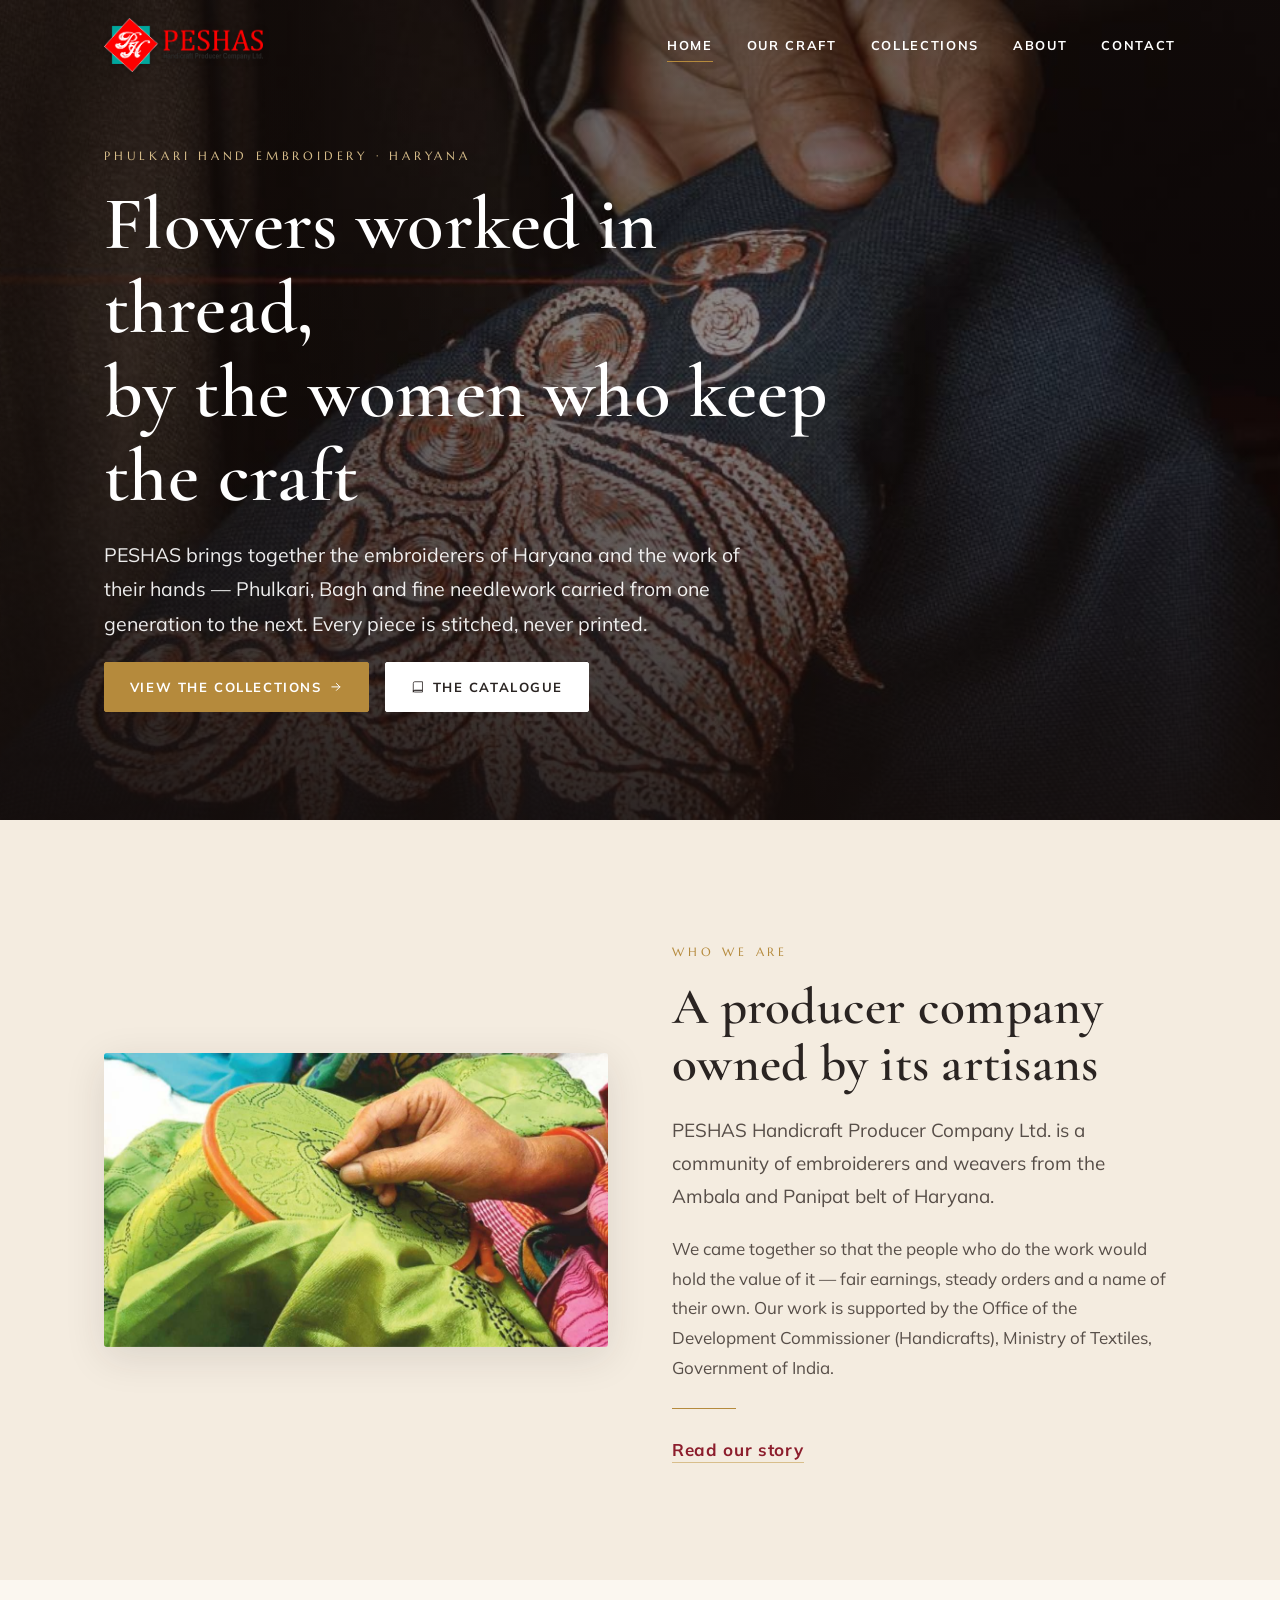
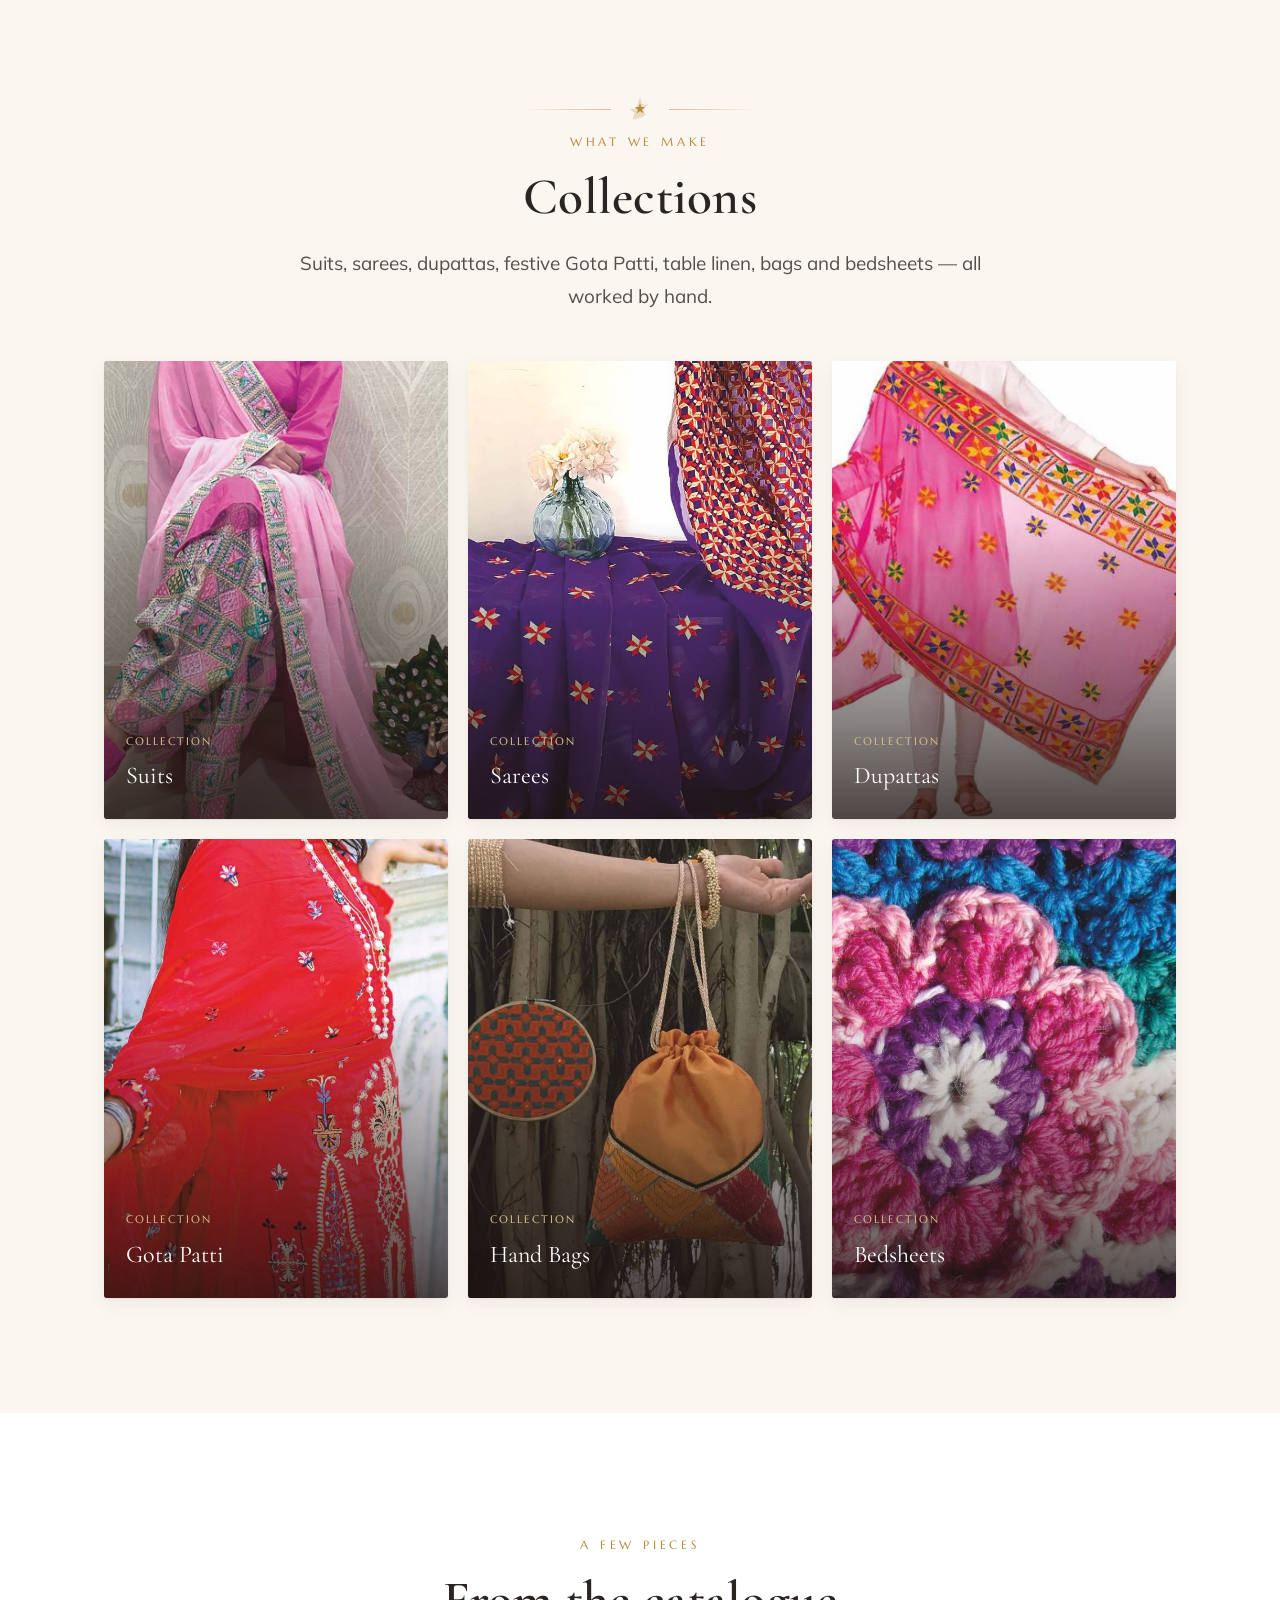
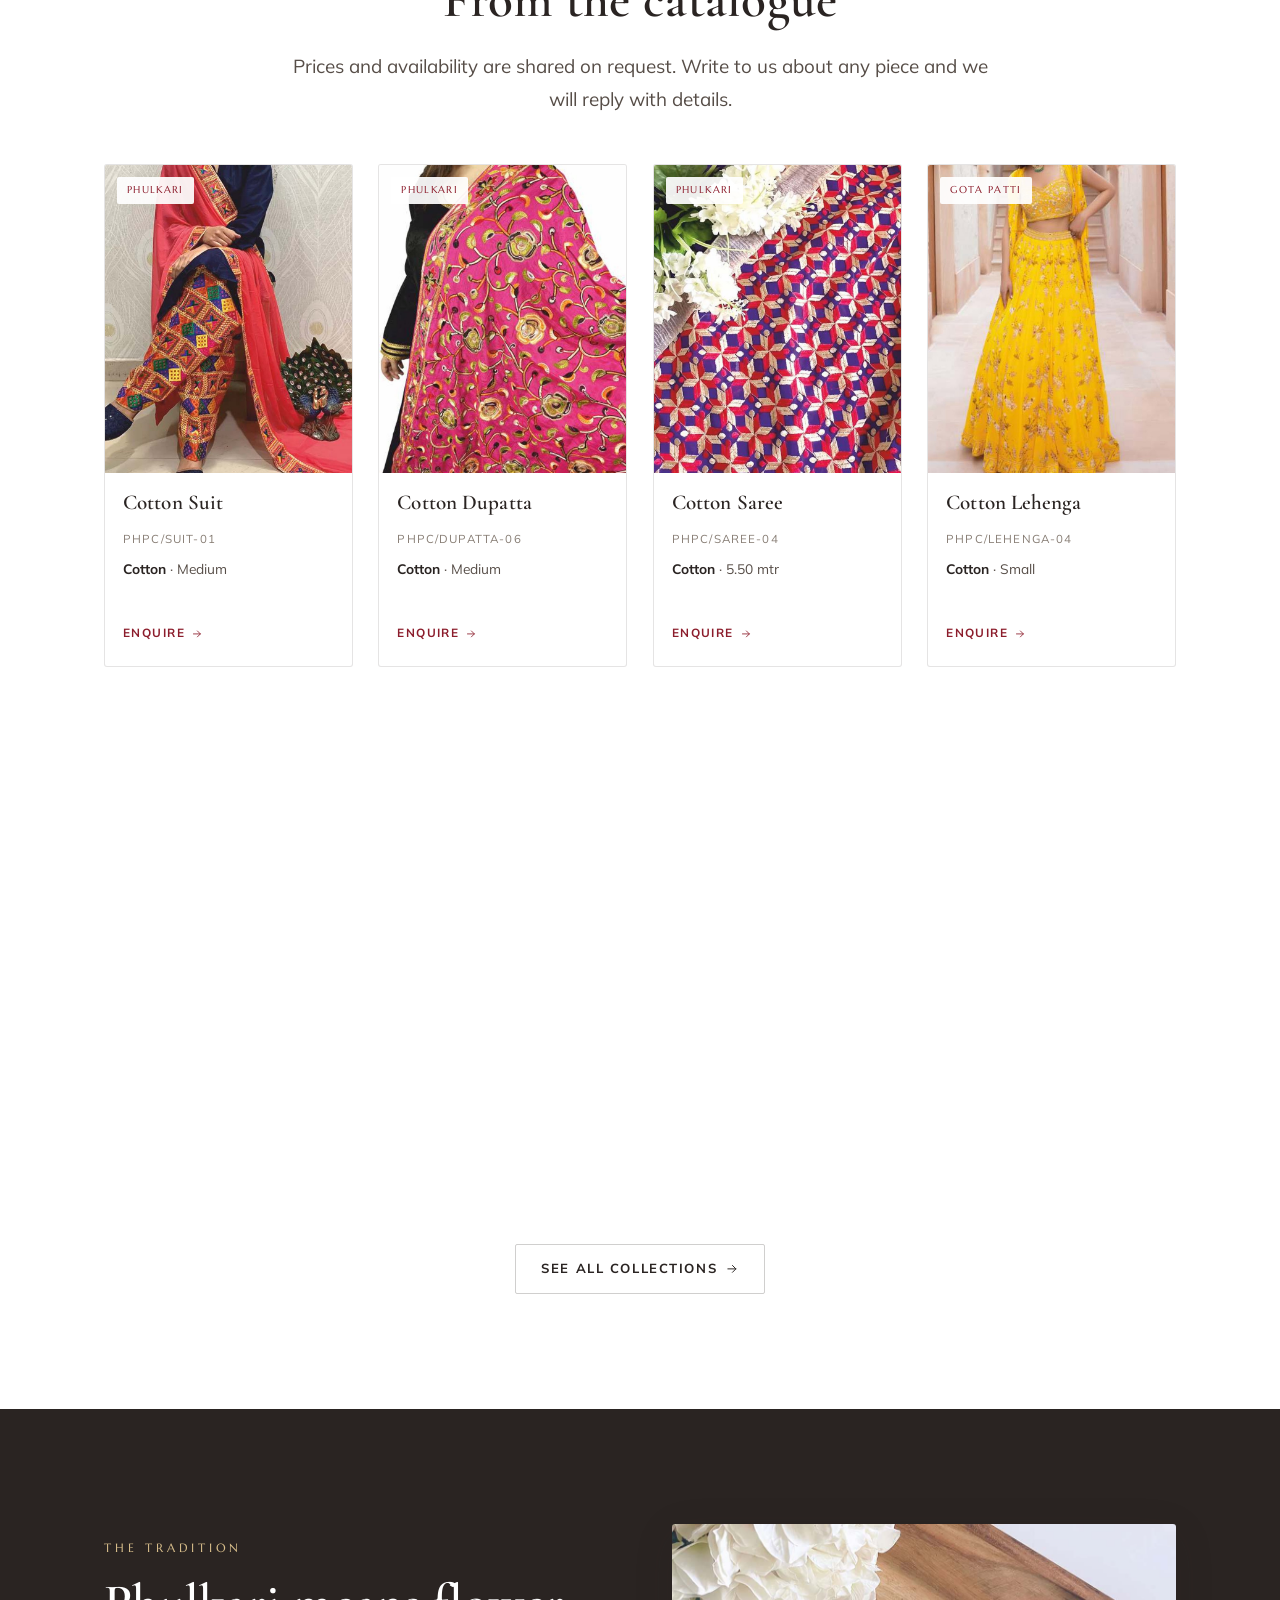
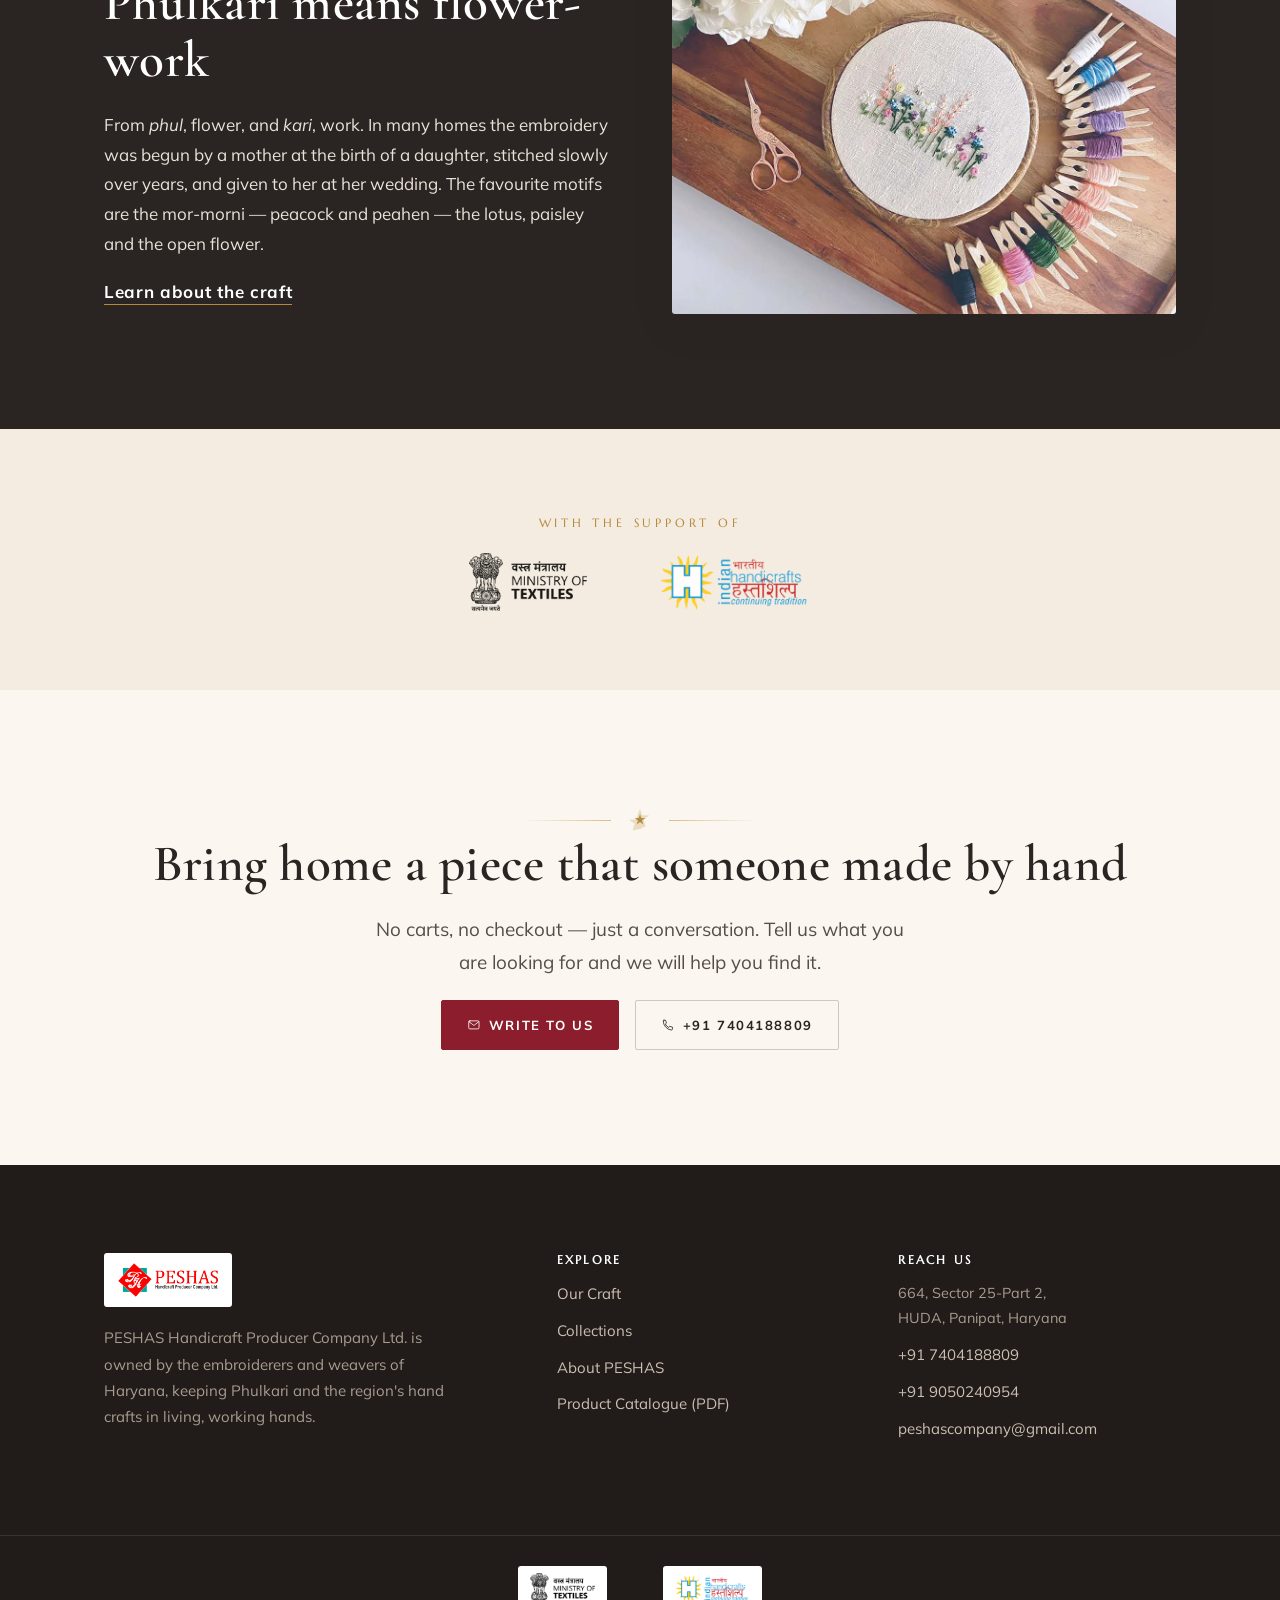
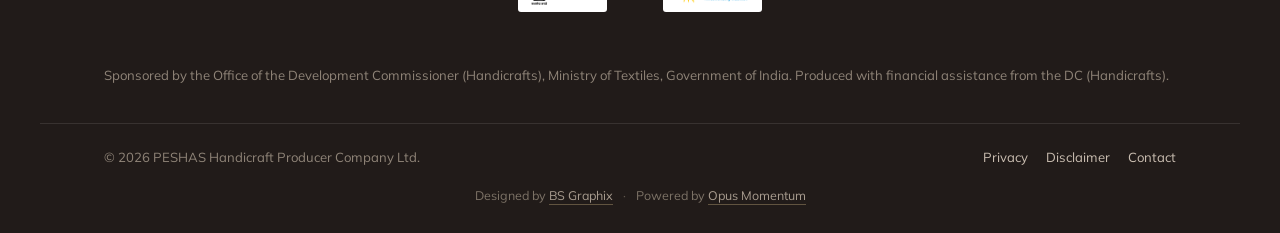
==== index.html @ 7e1dfe95 "Launch PESHAS (PHPC) website" ====
<!DOCTYPE html>
<html lang="en">
<head>
<meta charset="utf-8">
<meta name="viewport" content="width=device-width, initial-scale=1">
<title>PESHAS — Phulkari Hand Embroidery from Haryana</title>
<meta name="description" content="PESHAS (PHPC) is an artisan-owned handicraft producer company in Haryana making Phulkari hand-embroidered suits, sarees, dupattas, Gota Patti, bags, table linen and bedsheets.">
<link rel="canonical" href="https://www.phpc.in/">
<meta property="og:type" content="website">
<meta property="og:site_name" content="PESHAS — PHPC">
<meta property="og:title" content="PESHAS — Phulkari Hand Embroidery from Haryana">
<meta property="og:description" content="PESHAS (PHPC) is an artisan-owned handicraft producer company in Haryana making Phulkari hand-embroidered suits, sarees, dupattas, Gota Patti, bags, table linen and bedsheets.">
<meta property="og:image" content="https://www.phpc.in/assets/brand/hero-artisan.jpg">
<meta property="og:url" content="https://www.phpc.in/">
<meta name="twitter:card" content="summary_large_image">
<meta name="theme-color" content="#8c1d2c">
<script>document.documentElement.className+=" js";</script>
<link rel="icon" href="/favicon.svg" type="image/svg+xml">
<link rel="apple-touch-icon" href="/assets/logos/peshas-logo.png">
<link rel="preconnect" href="https://fonts.googleapis.com">
<link rel="preconnect" href="https://fonts.gstatic.com" crossorigin>
<link href="https://fonts.googleapis.com/css2?family=Cormorant+Garamond:wght@500;600&family=Marcellus&family=Mulish:wght@400;600;700;800&display=swap" rel="stylesheet">
<link rel="stylesheet" href="/css/styles.css">
</head>
<body data-hero>
<header class="site-header is-solid">
  <div class="container">
    <a class="brand" href="/" aria-label="PESHAS — Handicraft Producer Company">
      <img class="brand-logo--dark" src="/assets/logos/peshas-logo.png" alt="PESHAS Handicraft Producer Company — Phulkari Hand Embroidery">
    </a>
    <button class="navtoggle" aria-label="Open menu" aria-controls="nav"><span></span><span></span><span></span></button>
    <nav class="nav" id="nav" aria-label="Primary"><a href="/" aria-current="page">Home</a><a href="/craft.html">Our Craft</a><a href="/collections.html">Collections</a><a href="/about.html">About</a><a href="/contact.html">Contact</a></nav>
  </div>
</header>
<main id="main">
  <section class="hero">
    <div class="hero__media"><img src="/assets/brand/hero-artisan.jpg" alt="An artisan's hands working metallic thread into a flower on dark cotton" fetchpriority="high"></div>
    <div class="container">
      <div class="hero__inner">
        <span class="eyebrow">Phulkari Hand Embroidery · Haryana</span>
        <h1>Flowers worked in thread,<br>by the women who keep the craft</h1>
        <p>PESHAS brings together the embroiderers of Haryana and the work of their hands — Phulkari, Bagh and fine needlework carried from one generation to the next. Every piece is stitched, never printed.</p>
        <div class="btn-row">
          <a class="btn btn--gold" href="/collections.html">View the Collections <svg viewBox="0 0 24 24" fill="none" stroke="currentColor" stroke-width="1.7" stroke-linecap="round" stroke-linejoin="round"><path d="M5 12h14M13 6l6 6-6 6"/></svg></a>
          <a class="btn btn--light" href="/brochure/PHPC-Brochure.pdf" target="_blank" rel="noopener"><svg viewBox="0 0 24 24" fill="none" stroke="currentColor" stroke-width="1.4" stroke-linecap="round" stroke-linejoin="round"><path d="M4 5.5A2.5 2.5 0 016.5 3H20v15H6.5A2.5 2.5 0 004 20.5z"/><path d="M4 20.5A2.5 2.5 0 016.5 18H20v3H6.5A2.5 2.5 0 014 18.5"/></svg> The Catalogue</a>
        </div>
      </div>
    </div>
  </section>

  <section class="section bg-cream2">
    <div class="container split">
      <div class="split__media reveal"><img src="/assets/brand/craft-hands.jpg" alt="Hands embroidering a green cloth held in a wooden hoop"></div>
      <div class="split__body reveal">
        <span class="eyebrow">Who we are</span>
        <h2>A producer company owned by its artisans</h2>
        <p class="lead">PESHAS Handicraft Producer Company Ltd. is a community of embroiderers and weavers from the Ambala and Panipat belt of Haryana.</p>
        <p>We came together so that the people who do the work would hold the value of it — fair earnings, steady orders and a name of their own. Our work is supported by the Office of the Development Commissioner (Handicrafts), Ministry of Textiles, Government of India.</p>
        <hr class="rule">
        <a class="textlink" href="/about.html">Read our story</a>
      </div>
    </div>
  </section>

  <section class="section">
    <div class="container center">
      <span class="motif" aria-hidden="true"><svg viewBox="0 0 24 24" fill="currentColor"><path d="M12 2l1.7 5.4 5.6.1-4.5 3.3 1.7 5.4L12 18.4 6 19.6l1.7-5.4-4.5-3.3 5.6-.1z" opacity=".25"/><path d="M12 6.5l1 3.1 3.2.1-2.6 1.9 1 3.1-2.6-1.9-2.6 1.9 1-3.1L7.8 9.7l3.2-.1z"/></svg></span>
      <span class="eyebrow">What we make</span>
      <h2>Collections</h2>
      <p class="lead measure mx-auto">Suits, sarees, dupattas, festive Gota Patti, table linen, bags and bedsheets — all worked by hand.</p>
    </div>
    <div class="container" style="margin-top:48px;">
      <div class="cat-grid"><a class="cat-card" href="/collections.html#suits">
  <img src="/assets/products/phpc-suit-03.jpg" alt="Suits by PESHAS" loading="lazy">
  <span class="cat-card__label"><span class="k">Collection</span><span class="t">Suits</span></span>
</a><a class="cat-card" href="/collections.html#sarees">
  <img src="/assets/brand/hero-saree.jpg" alt="Sarees by PESHAS" loading="lazy">
  <span class="cat-card__label"><span class="k">Collection</span><span class="t">Sarees</span></span>
</a><a class="cat-card" href="/collections.html#dupattas">
  <img src="/assets/products/phpc-dupatta-09.jpg" alt="Dupattas by PESHAS" loading="lazy">
  <span class="cat-card__label"><span class="k">Collection</span><span class="t">Dupattas</span></span>
</a><a class="cat-card" href="/collections.html#gota-patti">
  <img src="/assets/brand/hero-gota.jpg" alt="Gota Patti by PESHAS" loading="lazy">
  <span class="cat-card__label"><span class="k">Collection</span><span class="t">Gota Patti</span></span>
</a><a class="cat-card" href="/collections.html#hand-bags">
  <img src="/assets/brand/hero-handbag.jpg" alt="Hand Bags by PESHAS" loading="lazy">
  <span class="cat-card__label"><span class="k">Collection</span><span class="t">Hand Bags</span></span>
</a><a class="cat-card" href="/collections.html#bedsheets">
  <img src="/assets/brand/hero-bedsheet.jpg" alt="Bedsheets by PESHAS" loading="lazy">
  <span class="cat-card__label"><span class="k">Collection</span><span class="t">Bedsheets</span></span>
</a></div>
    </div>
  </section>

  <section class="section bg-paper">
    <div class="container center">
      <span class="eyebrow">A few pieces</span>
      <h2>From the catalogue</h2>
      <p class="lead measure mx-auto">Prices and availability are shared on request. Write to us about any piece and we will reply with details.</p>
    </div>
    <div class="container" style="margin-top:48px;">
      <div class="products"><article class="card reveal">
  <div class="card__media">
    <img src="/assets/products/phpc-suit-01.jpg" alt="Cotton Suit in Phulkari hand embroidery — PHPC/SUIT-01" loading="lazy" width="800" height="1000">
    <span class="card__tag">Phulkari</span>
  </div>
  <div class="card__body">
    <h3 class="card__name">Cotton Suit</h3>
    <span class="card__code">PHPC/SUIT-01</span>
    <p class="card__meta"><b>Cotton</b> · Medium</p>
    <span class="card__enquire"><a href="mailto:peshascompany@gmail.com?subject=Enquiry%3A%20PHPC/SUIT-01%20%28Phulkari%29&body=Hello%20PESHAS%2C%0D%0A%0D%0AI%20would%20like%20to%20know%20more%20about%20this%20piece%3A%0D%0A%E2%80%A2%20Product%3A%20Cotton%20Suit%0D%0A%E2%80%A2%20Code%3A%20PHPC/SUIT-01%0D%0A%E2%80%A2%20Technique%3A%20Phulkari%0D%0A%0D%0AThank%20you.">Enquire <svg viewBox="0 0 24 24" fill="none" stroke="currentColor" stroke-width="1.7" stroke-linecap="round" stroke-linejoin="round"><path d="M5 12h14M13 6l6 6-6 6"/></svg></a></span>
  </div>
</article><article class="card reveal">
  <div class="card__media">
    <img src="/assets/products/phpc-dupatta-06.jpg" alt="Cotton Dupatta in Phulkari hand embroidery — PHPC/DUPATTA-06" loading="lazy" width="800" height="1000">
    <span class="card__tag">Phulkari</span>
  </div>
  <div class="card__body">
    <h3 class="card__name">Cotton Dupatta</h3>
    <span class="card__code">PHPC/DUPATTA-06</span>
    <p class="card__meta"><b>Cotton</b> · Medium</p>
    <span class="card__enquire"><a href="mailto:peshascompany@gmail.com?subject=Enquiry%3A%20PHPC/DUPATTA-06%20%28Phulkari%29&body=Hello%20PESHAS%2C%0D%0A%0D%0AI%20would%20like%20to%20know%20more%20about%20this%20piece%3A%0D%0A%E2%80%A2%20Product%3A%20Cotton%20Dupatta%0D%0A%E2%80%A2%20Code%3A%20PHPC/DUPATTA-06%0D%0A%E2%80%A2%20Technique%3A%20Phulkari%0D%0A%0D%0AThank%20you.">Enquire <svg viewBox="0 0 24 24" fill="none" stroke="currentColor" stroke-width="1.7" stroke-linecap="round" stroke-linejoin="round"><path d="M5 12h14M13 6l6 6-6 6"/></svg></a></span>
  </div>
</article><article class="card reveal">
  <div class="card__media">
    <img src="/assets/products/phpc-saree-04.jpg" alt="Cotton Saree in Phulkari hand embroidery — PHPC/SAREE-04" loading="lazy" width="800" height="1000">
    <span class="card__tag">Phulkari</span>
  </div>
  <div class="card__body">
    <h3 class="card__name">Cotton Saree</h3>
    <span class="card__code">PHPC/SAREE-04</span>
    <p class="card__meta"><b>Cotton</b> · 5.50 mtr</p>
    <span class="card__enquire"><a href="mailto:peshascompany@gmail.com?subject=Enquiry%3A%20PHPC/SAREE-04%20%28Phulkari%29&body=Hello%20PESHAS%2C%0D%0A%0D%0AI%20would%20like%20to%20know%20more%20about%20this%20piece%3A%0D%0A%E2%80%A2%20Product%3A%20Cotton%20Saree%0D%0A%E2%80%A2%20Code%3A%20PHPC/SAREE-04%0D%0A%E2%80%A2%20Technique%3A%20Phulkari%0D%0A%0D%0AThank%20you.">Enquire <svg viewBox="0 0 24 24" fill="none" stroke="currentColor" stroke-width="1.7" stroke-linecap="round" stroke-linejoin="round"><path d="M5 12h14M13 6l6 6-6 6"/></svg></a></span>
  </div>
</article><article class="card reveal">
  <div class="card__media">
    <img src="/assets/products/phpc-gota-lehenga-04.jpg" alt="Cotton Lehenga in Gota Patti hand embroidery — PHPC/LEHENGA-04" loading="lazy" width="800" height="1000">
    <span class="card__tag">Gota Patti</span>
  </div>
  <div class="card__body">
    <h3 class="card__name">Cotton Lehenga</h3>
    <span class="card__code">PHPC/LEHENGA-04</span>
    <p class="card__meta"><b>Cotton</b> · Small</p>
    <span class="card__enquire"><a href="mailto:peshascompany@gmail.com?subject=Enquiry%3A%20PHPC/LEHENGA-04%20%28Gota%20Patti%29&body=Hello%20PESHAS%2C%0D%0A%0D%0AI%20would%20like%20to%20know%20more%20about%20this%20piece%3A%0D%0A%E2%80%A2%20Product%3A%20Cotton%20Lehenga%0D%0A%E2%80%A2%20Code%3A%20PHPC/LEHENGA-04%0D%0A%E2%80%A2%20Technique%3A%20Gota%20Patti%0D%0A%0D%0AThank%20you.">Enquire <svg viewBox="0 0 24 24" fill="none" stroke="currentColor" stroke-width="1.7" stroke-linecap="round" stroke-linejoin="round"><path d="M5 12h14M13 6l6 6-6 6"/></svg></a></span>
  </div>
</article><article class="card reveal">
  <div class="card__media">
    <img src="/assets/products/phpc-handbag-02.jpg" alt="Hand Bag in Phulkari hand embroidery — PHPC/HAND BAG-02" loading="lazy" width="800" height="1000">
    <span class="card__tag">Phulkari</span>
  </div>
  <div class="card__body">
    <h3 class="card__name">Hand Bag</h3>
    <span class="card__code">PHPC/HAND BAG-02</span>
    <p class="card__meta"><b>Cotton</b> · 8" × 11"</p>
    <span class="card__enquire"><a href="mailto:peshascompany@gmail.com?subject=Enquiry%3A%20PHPC/HAND%20BAG-02%20%28Phulkari%29&body=Hello%20PESHAS%2C%0D%0A%0D%0AI%20would%20like%20to%20know%20more%20about%20this%20piece%3A%0D%0A%E2%80%A2%20Product%3A%20Hand%20Bag%0D%0A%E2%80%A2%20Code%3A%20PHPC/HAND%20BAG-02%0D%0A%E2%80%A2%20Technique%3A%20Phulkari%0D%0A%0D%0AThank%20you.">Enquire <svg viewBox="0 0 24 24" fill="none" stroke="currentColor" stroke-width="1.7" stroke-linecap="round" stroke-linejoin="round"><path d="M5 12h14M13 6l6 6-6 6"/></svg></a></span>
  </div>
</article><article class="card reveal">
  <div class="card__media">
    <img src="/assets/products/phpc-bedsheet-04.jpg" alt="Bedsheet in Hand Embroidery hand embroidery — PHPC/BEDSHEETS-04" loading="lazy" width="800" height="1000">
    <span class="card__tag">Hand Embroidery</span>
  </div>
  <div class="card__body">
    <h3 class="card__name">Bedsheet</h3>
    <span class="card__code">PHPC/BEDSHEETS-04</span>
    <p class="card__meta"><b>Cotton</b> · Large</p>
    <span class="card__enquire"><a href="mailto:peshascompany@gmail.com?subject=Enquiry%3A%20PHPC/BEDSHEETS-04%20%28Hand%20Embroidery%29&body=Hello%20PESHAS%2C%0D%0A%0D%0AI%20would%20like%20to%20know%20more%20about%20this%20piece%3A%0D%0A%E2%80%A2%20Product%3A%20Bedsheet%0D%0A%E2%80%A2%20Code%3A%20PHPC/BEDSHEETS-04%0D%0A%E2%80%A2%20Technique%3A%20Hand%20Embroidery%0D%0A%0D%0AThank%20you.">Enquire <svg viewBox="0 0 24 24" fill="none" stroke="currentColor" stroke-width="1.7" stroke-linecap="round" stroke-linejoin="round"><path d="M5 12h14M13 6l6 6-6 6"/></svg></a></span>
  </div>
</article><article class="card reveal">
  <div class="card__media">
    <img src="/assets/products/phpc-suit-09.jpg" alt="Cotton Suit in Phulkari hand embroidery — PHPC/SUIT-09" loading="lazy" width="800" height="1000">
    <span class="card__tag">Phulkari</span>
  </div>
  <div class="card__body">
    <h3 class="card__name">Cotton Suit</h3>
    <span class="card__code">PHPC/SUIT-09</span>
    <p class="card__meta"><b>Cotton</b> · Medium</p>
    <span class="card__enquire"><a href="mailto:peshascompany@gmail.com?subject=Enquiry%3A%20PHPC/SUIT-09%20%28Phulkari%29&body=Hello%20PESHAS%2C%0D%0A%0D%0AI%20would%20like%20to%20know%20more%20about%20this%20piece%3A%0D%0A%E2%80%A2%20Product%3A%20Cotton%20Suit%0D%0A%E2%80%A2%20Code%3A%20PHPC/SUIT-09%0D%0A%E2%80%A2%20Technique%3A%20Phulkari%0D%0A%0D%0AThank%20you.">Enquire <svg viewBox="0 0 24 24" fill="none" stroke="currentColor" stroke-width="1.7" stroke-linecap="round" stroke-linejoin="round"><path d="M5 12h14M13 6l6 6-6 6"/></svg></a></span>
  </div>
</article><article class="card reveal">
  <div class="card__media">
    <img src="/assets/products/phpc-tablecloth-03.jpg" alt="Table Cloth in Phulkari hand embroidery — PHPC/TABLE CLOTH-03" loading="lazy" width="800" height="1000">
    <span class="card__tag">Phulkari</span>
  </div>
  <div class="card__body">
    <h3 class="card__name">Table Cloth</h3>
    <span class="card__code">PHPC/TABLE CLOTH-03</span>
    <p class="card__meta"><b>Cotton</b> · Large</p>
    <span class="card__enquire"><a href="mailto:peshascompany@gmail.com?subject=Enquiry%3A%20PHPC/TABLE%20CLOTH-03%20%28Phulkari%29&body=Hello%20PESHAS%2C%0D%0A%0D%0AI%20would%20like%20to%20know%20more%20about%20this%20piece%3A%0D%0A%E2%80%A2%20Product%3A%20Table%20Cloth%0D%0A%E2%80%A2%20Code%3A%20PHPC/TABLE%20CLOTH-03%0D%0A%E2%80%A2%20Technique%3A%20Phulkari%0D%0A%0D%0AThank%20you.">Enquire <svg viewBox="0 0 24 24" fill="none" stroke="currentColor" stroke-width="1.7" stroke-linecap="round" stroke-linejoin="round"><path d="M5 12h14M13 6l6 6-6 6"/></svg></a></span>
  </div>
</article></div>
      <div class="center" style="margin-top:48px;"><a class="btn btn--ghost" href="/collections.html">See all collections <svg viewBox="0 0 24 24" fill="none" stroke="currentColor" stroke-width="1.7" stroke-linecap="round" stroke-linejoin="round"><path d="M5 12h14M13 6l6 6-6 6"/></svg></a></div>
    </div>
  </section>

  <section class="section bg-ink">
    <div class="container split">
      <div class="split__body reveal">
        <span class="eyebrow">The tradition</span>
        <h2>Phulkari means flower-work</h2>
        <p>From <em>phul</em>, flower, and <em>kari</em>, work. In many homes the embroidery was begun by a mother at the birth of a daughter, stitched slowly over years, and given to her at her wedding. The favourite motifs are the mor-morni — peacock and peahen — the lotus, paisley and the open flower.</p>
        <a class="textlink" href="/craft.html" style="color:#fff;border-color:var(--gold);">Learn about the craft</a>
      </div>
      <div class="split__media reveal"><img src="/assets/brand/craft-flatlay.jpg" alt="An embroidery hoop and rows of coloured thread on a wooden board"></div>
    </div>
  </section>

  <section class="section--tight bg-cream2">
    <div class="container center">
      <p class="eyebrow">With the support of</p>
      <div class="sponsors">
        <span class="ms"><img src="/assets/logos/ministry-of-textiles.png" alt="Ministry of Textiles, Government of India"></span>
        <img src="/assets/logos/indian-handicrafts.png" alt="Indian Handicrafts, Office of the Development Commissioner (Handicrafts)">
      </div>
    </div>
  </section>

  <section class="section">
    <div class="container center">
      <span class="motif" aria-hidden="true"><svg viewBox="0 0 24 24" fill="currentColor"><path d="M12 2l1.7 5.4 5.6.1-4.5 3.3 1.7 5.4L12 18.4 6 19.6l1.7-5.4-4.5-3.3 5.6-.1z" opacity=".25"/><path d="M12 6.5l1 3.1 3.2.1-2.6 1.9 1 3.1-2.6-1.9-2.6 1.9 1-3.1L7.8 9.7l3.2-.1z"/></svg></span>
      <h2 class="measure mx-auto">Bring home a piece that someone made by hand</h2>
      <p class="lead measure-sm mx-auto">No carts, no checkout — just a conversation. Tell us what you are looking for and we will help you find it.</p>
      <div class="btn-row" style="margin-top:8px;">
        <a class="btn" href="mailto:peshascompany@gmail.com?subject=Enquiry%20from%20phpc.in"><svg viewBox="0 0 24 24" fill="none" stroke="currentColor" stroke-width="1.4" stroke-linecap="round" stroke-linejoin="round"><rect x="3" y="5" width="18" height="14" rx="2"/><path d="M3.5 6.5L12 13l8.5-6.5"/></svg> Write to us</a>
        <a class="btn btn--ghost" href="tel:+917404188809"><svg viewBox="0 0 24 24" fill="none" stroke="currentColor" stroke-width="1.4" stroke-linecap="round" stroke-linejoin="round"><path d="M5 4h3l1.5 5L7.5 10.5a12 12 0 006 6L15 14.5 20 16v3a2 2 0 01-2 2A16 16 0 014 5 2 2 0 015 4z"/></svg> +91 7404188809</a>
      </div>
    </div>
  </section>
</main>
<footer class="site-footer">
  <div class="container footer-top">
    <div class="footer-brand">
      <img src="/assets/logos/peshas-logo.png" alt="PESHAS Handicraft Producer Company logo">
      <p>PESHAS Handicraft Producer Company Ltd. is owned by the embroiderers and weavers of Haryana, keeping Phulkari and the region's hand crafts in living, working hands.</p>
    </div>
    <div class="footer-col">
      <h4>Explore</h4>
      <ul>
        <li><a href="/craft.html">Our Craft</a></li>
        <li><a href="/collections.html">Collections</a></li>
        <li><a href="/about.html">About PESHAS</a></li>
        <li><a href="/brochure/PHPC-Brochure.pdf" target="_blank" rel="noopener">Product Catalogue (PDF)</a></li>
      </ul>
    </div>
    <div class="footer-col">
      <h4>Reach us</h4>
      <ul>
        <li class="small">664, Sector 25-Part 2,<br>HUDA, Panipat, Haryana</li>
        <li><a href="tel:+917404188809">+91 7404188809</a></li>
        <li><a href="tel:+919050240954">+91 9050240954</a></li>
        <li><a href="mailto:peshascompany@gmail.com">peshascompany@gmail.com</a></li>
      </ul>
    </div>
  </div>
  <div class="footer-sponsors">
    <img src="/assets/logos/ministry-of-textiles.png" alt="Ministry of Textiles, Government of India">
    <img src="/assets/logos/indian-handicrafts.png" alt="Indian Handicrafts — Office of the Development Commissioner (Handicrafts)">
  </div>
  <div class="container">
    <p class="footer-note" style="border-top:0;color:#8f8478;max-width:none;">Sponsored by the Office of the Development Commissioner (Handicrafts), Ministry of Textiles, Government of India. Produced with financial assistance from the DC (Handicrafts).</p>
  </div>
  <div class="container footer-note">
    <span>© <span id="year">2025</span> PESHAS Handicraft Producer Company Ltd.</span>
    <span class="legal"><a href="/privacy.html">Privacy</a><a href="/disclaimer.html">Disclaimer</a><a href="/contact.html">Contact</a></span>
  </div>
  <div class="container footer-credits">
    <span>Designed by <a href="https://bsgraphix.com/" target="_blank" rel="noopener">BS Graphix</a></span>
    <span class="dot">·</span>
    <span>Powered by <a href="https://opusmomentum.com" target="_blank" rel="noopener">Opus Momentum</a></span>
  </div>
</footer>
<script src="/js/main.js" defer></script>
</body>
</html>
---- css/styles.css ----
/* =========================================================================
   PESHAS / PHPC — Phulkari hand embroidery
   Design system
   ========================================================================= */

:root{
  /* Core palette */
  --ink:        #2a2422;
  --ink-soft:   #574e48;
  --muted:      #877d74;
  --cream:      #fbf7f0;
  --cream-2:    #f4ece0;
  --paper:      #ffffff;
  --crimson:    #8c1d2c;
  --crimson-dk: #6f1623;
  --gold:       #b58a3c;
  --gold-soft:  #d8be8b;
  --line:       rgba(42,36,34,.12);
  --line-strong:rgba(42,36,34,.22);

  /* Phulkari accents — used sparingly */
  --marigold:#e0a82e;
  --fuchsia: #c42a6b;
  --teal:    #1e8c84;
  --indigo:  #34408c;

  --shadow-sm: 0 1px 2px rgba(42,36,34,.05), 0 6px 18px rgba(42,36,34,.06);
  --shadow-md: 0 10px 40px rgba(42,36,34,.12);

  --maxw: 1200px;
  --gutter: clamp(20px, 5vw, 64px);

  --serif: "Cormorant Garamond", Georgia, "Times New Roman", serif;
  --display: "Marcellus", Georgia, serif;
  --sans: "Mulish", -apple-system, BlinkMacSystemFont, "Segoe UI", sans-serif;
}

/* ---------- Reset / base ---------- */
*,*::before,*::after{ box-sizing:border-box; }
html{ -webkit-text-size-adjust:100%; scroll-behavior:smooth; scroll-padding-top:96px; }
body{
  margin:0;
  font-family:var(--sans);
  font-size:17px;
  line-height:1.75;
  color:var(--ink-soft);
  background:var(--cream);
  -webkit-font-smoothing:antialiased;
  text-rendering:optimizeLegibility;
}
img{ max-width:100%; display:block; }
a{ color:var(--crimson); text-decoration:none; transition:color .25s ease; }
a:hover{ color:var(--gold); }
h1,h2,h3,h4{ color:var(--ink); font-family:var(--serif); font-weight:600; line-height:1.12; margin:0 0 .4em; letter-spacing:.005em; }
h1{ font-size:clamp(2.6rem, 6vw, 4.7rem); }
h2{ font-size:clamp(2rem, 4.2vw, 3.2rem); }
h3{ font-size:clamp(1.4rem, 2.4vw, 1.9rem); }
p{ margin:0 0 1.1em; }
::selection{ background:var(--gold-soft); color:var(--ink); }

/* ---------- Layout helpers ---------- */
.container{ width:100%; max-width:var(--maxw); margin-inline:auto; padding-inline:var(--gutter); }
.section{ padding-block:clamp(64px, 9vw, 132px); }
.section--tight{ padding-block:clamp(48px, 6vw, 88px); }
.bg-paper{ background:var(--paper); }
.bg-cream2{ background:var(--cream-2); }
.bg-ink{ background:var(--ink); color:#e9e2d8; }
.bg-ink h2,.bg-ink h3{ color:#fff; }
.center{ text-align:center; }
.mx-auto{ margin-inline:auto; }
.measure{ max-width:64ch; }
.measure-sm{ max-width:50ch; }

/* Eyebrow */
.eyebrow{
  font-family:var(--display);
  text-transform:uppercase;
  letter-spacing:.32em;
  font-size:.74rem;
  color:var(--gold);
  margin:0 0 1rem;
  display:inline-block;
}
.bg-ink .eyebrow{ color:var(--gold-soft); }
.lead{ font-size:1.18rem; color:var(--ink-soft); }

/* Gold hairline + motif divider */
.rule{ width:64px; height:1px; background:var(--gold); border:0; margin:1.6rem 0; }
.center .rule{ margin-inline:auto; }
.motif{ display:flex; align-items:center; justify-content:center; gap:14px; color:var(--gold); margin:0 auto; }
.motif::before,.motif::after{ content:""; height:1px; width:min(90px,18vw); background:linear-gradient(90deg,transparent,var(--gold-soft)); }
.motif::after{ background:linear-gradient(90deg,var(--gold-soft),transparent); }
.motif svg{ width:30px; height:30px; flex:0 0 auto; }

/* ---------- Buttons ---------- */
.btn{
  --b:var(--crimson);
  display:inline-flex; align-items:center; gap:.6em;
  font-family:var(--sans); font-weight:700; font-size:.82rem;
  letter-spacing:.12em; text-transform:uppercase;
  padding:.95em 1.9em; border:1px solid var(--b); border-radius:2px;
  background:var(--b); color:#fff; cursor:pointer;
  transition:transform .2s ease, background .25s ease, color .25s ease, border-color .25s ease, box-shadow .25s ease;
}
.btn:hover{ background:transparent; color:var(--b); transform:translateY(-2px); box-shadow:var(--shadow-sm); }
.btn--gold{ --b:var(--gold); color:#fff; }
.btn--gold:hover{ color:var(--gold); }
.btn--ghost{ background:transparent; color:var(--ink); border-color:var(--line-strong); }
.btn--ghost:hover{ background:var(--ink); color:#fff; border-color:var(--ink); }
.btn--light{ background:#fff; color:var(--ink); border-color:#fff; }
.btn--light:hover{ background:transparent; color:#fff; }
.btn-row{ display:flex; flex-wrap:wrap; gap:16px; }
.center .btn-row{ justify-content:center; }
.btn svg{ width:1.05em; height:1.05em; }

.textlink{
  font-weight:700; letter-spacing:.04em; color:var(--crimson);
  border-bottom:1px solid var(--gold-soft); padding-bottom:2px;
}
.textlink:hover{ border-color:var(--gold); }

/* ---------- Header / nav ---------- */
.site-header{
  position:fixed; inset:0 0 auto 0; z-index:60;
  transition:background .35s ease, box-shadow .35s ease, padding .35s ease;
  padding-block:18px;
}
.site-header .container{ display:flex; align-items:center; justify-content:space-between; gap:24px; }
.brand{ display:flex; align-items:center; gap:14px; }
.brand img{ height:54px; width:auto; transition:height .35s ease; }
.brand-text{ font-family:var(--display); line-height:1.05; color:var(--ink); }
.brand-text b{ display:block; font-size:1.06rem; letter-spacing:.04em; font-weight:400; }
.brand-text span{ font-size:.62rem; letter-spacing:.24em; text-transform:uppercase; color:var(--muted); }

.nav{ display:flex; align-items:center; gap:34px; }
.nav a{
  font-family:var(--sans); font-size:.8rem; font-weight:700;
  letter-spacing:.13em; text-transform:uppercase; color:var(--ink);
  position:relative; padding-block:6px;
}
.nav a::after{ content:""; position:absolute; left:0; bottom:0; height:1px; width:0; background:var(--gold); transition:width .28s ease; }
.nav a:hover,.nav a[aria-current="page"]{ color:var(--crimson); }
.nav a:hover::after,.nav a[aria-current="page"]::after{ width:100%; }

/* transparent over hero */
.site-header.is-top{ background:transparent; }
.site-header.is-top .brand-text,
.site-header.is-top .brand-text b{ color:#fff; }
.site-header.is-top .brand-text span{ color:rgba(255,255,255,.8); }
.site-header.is-top .nav a{ color:#fff; }
.site-header.is-top .nav a:hover,
.site-header.is-top .nav a[aria-current="page"]{ color:#fff; }
.site-header.is-top .navtoggle span{ background:#fff; }
.site-header.is-top .brand-logo--dark{ filter:drop-shadow(0 1px 3px rgba(0,0,0,.35)); }
/* solid (scrolled / inner pages) */
.site-header.is-solid{ background:rgba(251,247,240,.94); backdrop-filter:saturate(140%) blur(10px); box-shadow:0 1px 0 var(--line); padding-block:12px; }
.site-header.is-solid .brand img{ height:46px; }

.navtoggle{ display:none; flex-direction:column; gap:5px; width:34px; height:30px; justify-content:center; background:none; border:0; cursor:pointer; }
.navtoggle span{ display:block; height:2px; width:26px; background:var(--ink); transition:transform .3s ease, opacity .3s ease; }
.nav-open .navtoggle span:nth-child(1){ transform:translateY(7px) rotate(45deg); }
.nav-open .navtoggle span:nth-child(2){ opacity:0; }
.nav-open .navtoggle span:nth-child(3){ transform:translateY(-7px) rotate(-45deg); }

/* ---------- Hero ---------- */
.hero{ position:relative; min-height:min(92vh,820px); display:flex; align-items:flex-end; color:#fff; overflow:hidden; }
.hero__media{ position:absolute; inset:0; z-index:-2; }
.hero__media img{ width:100%; height:100%; object-fit:cover; }
.hero::after{ content:""; position:absolute; inset:0; z-index:-1;
  background:
    linear-gradient(180deg, rgba(20,13,11,.62) 0%, rgba(20,13,11,.40) 42%, rgba(20,13,11,.88) 100%),
    linear-gradient(90deg, rgba(20,13,11,.55) 0%, rgba(20,13,11,.12) 55%, rgba(20,13,11,0) 80%); }
.hero--sub::after{ background:linear-gradient(180deg, rgba(20,13,11,.55) 0%, rgba(20,13,11,.45) 45%, rgba(20,13,11,.80) 100%); }
.hero__inner{ padding-block:clamp(56px,12vh,140px); max-width:780px; }
.hero h1{ color:#fff; margin-bottom:.25em; }
.hero .eyebrow{ color:var(--gold-soft); }
.hero p{ font-size:1.22rem; color:rgba(255,255,255,.92); max-width:54ch; }
.hero--sub{ min-height:auto; align-items:center; text-align:center; }
.hero--sub .hero__inner{ margin-inline:auto; padding-block:clamp(120px,20vh,200px); }
.hero--page{ min-height:54vh; }

/* ---------- Split / feature ---------- */
.split{ display:grid; grid-template-columns:1fr 1fr; gap:clamp(32px,5vw,80px); align-items:center; }
.split--media-right .split__media{ order:2; }
.split__media img{ width:100%; height:100%; max-height:640px; object-fit:cover; border-radius:3px; box-shadow:var(--shadow-md); }
.split__body{ max-width:54ch; }

.grid-3{ display:grid; grid-template-columns:repeat(3,1fr); gap:clamp(24px,3vw,40px); }
.grid-2{ display:grid; grid-template-columns:repeat(2,1fr); gap:clamp(24px,3vw,48px); }
.feature{ }
.feature .ico{ width:42px; height:42px; color:var(--gold); margin-bottom:14px; }
.feature h3{ font-size:1.3rem; }

/* Stats */
.stats{ display:grid; grid-template-columns:repeat(3,1fr); gap:24px; text-align:center; }
.stat .num{ font-family:var(--serif); font-size:clamp(2.4rem,5vw,3.6rem); color:var(--crimson); line-height:1; }
.stat .lbl{ font-family:var(--display); letter-spacing:.18em; text-transform:uppercase; font-size:.72rem; color:var(--muted); margin-top:.5rem; }

/* ---------- Category cards (home) ---------- */
.cat-grid{ display:grid; grid-template-columns:repeat(3,1fr); gap:20px; }
.cat-card{ position:relative; overflow:hidden; border-radius:3px; aspect-ratio:3/4; box-shadow:var(--shadow-sm); display:block; }
.cat-card img{ width:100%; height:100%; object-fit:cover; transition:transform .7s cubic-bezier(.2,.7,.2,1); }
.cat-card:hover img{ transform:scale(1.06); }
.cat-card::after{ content:""; position:absolute; inset:0; background:linear-gradient(180deg,transparent 35%,rgba(28,18,16,.78)); }
.cat-card__label{ position:absolute; left:0; right:0; bottom:0; padding:22px; z-index:2; color:#fff; }
.cat-card__label .k{ font-family:var(--display); letter-spacing:.2em; text-transform:uppercase; font-size:.66rem; color:var(--gold-soft); display:block; margin-bottom:4px; }
.cat-card__label .t{ font-family:var(--serif); font-size:1.5rem; }

/* ---------- Collections ---------- */
.catnav{ position:sticky; top:72px; z-index:40; background:rgba(251,247,240,.95); backdrop-filter:blur(8px); border-block:1px solid var(--line); }
.catnav ul{ list-style:none; margin:0; padding:0; display:flex; gap:6px; flex-wrap:wrap; justify-content:center; padding-block:12px; }
.catnav a{ font-family:var(--display); letter-spacing:.16em; text-transform:uppercase; font-size:.7rem; color:var(--ink-soft); padding:7px 14px; border-radius:2px; }
.catnav a:hover,.catnav a.active{ color:var(--crimson); background:var(--cream-2); }

.cat-section{ scroll-margin-top:140px; }
.cat-head{ text-align:center; max-width:60ch; margin:0 auto clamp(28px,4vw,52px); }

.products{ display:grid; grid-template-columns:repeat(4,1fr); gap:clamp(16px,2vw,30px); }
.card{ background:var(--paper); border:1px solid var(--line); border-radius:3px; overflow:hidden; display:flex; flex-direction:column; transition:transform .3s ease, box-shadow .3s ease, border-color .3s ease; }
.card:hover{ transform:translateY(-4px); box-shadow:var(--shadow-md); border-color:transparent; }
.card__media{ position:relative; aspect-ratio:4/5; overflow:hidden; background:var(--cream-2); }
.card__media img{ width:100%; height:100%; object-fit:cover; transition:transform .7s cubic-bezier(.2,.7,.2,1); }
.card:hover .card__media img{ transform:scale(1.05); }
.card__tag{ position:absolute; top:12px; left:12px; background:rgba(255,255,255,.92); color:var(--crimson); font-family:var(--display); font-size:.6rem; letter-spacing:.14em; text-transform:uppercase; padding:5px 10px; border-radius:2px; }
.card__body{ padding:18px 18px 20px; display:flex; flex-direction:column; gap:6px; flex:1; }
.card__name{ font-family:var(--serif); font-size:1.32rem; color:var(--ink); line-height:1.1; }
.card__code{ font-family:var(--sans); font-size:.72rem; letter-spacing:.1em; text-transform:uppercase; color:var(--muted); }
.card__meta{ font-size:.86rem; color:var(--ink-soft); margin-top:2px; }
.card__meta b{ color:var(--ink); font-weight:700; }
.card__enquire{ margin-top:auto; padding-top:14px; }
.card__enquire a{ font-size:.74rem; font-weight:700; letter-spacing:.12em; text-transform:uppercase; color:var(--crimson); display:inline-flex; align-items:center; gap:.5em; }
.card__enquire a svg{ width:1em; height:1em; transition:transform .25s ease; }
.card__enquire a:hover svg{ transform:translateX(3px); }

/* ---------- Sponsor strip ---------- */
.sponsors{ display:flex; flex-wrap:wrap; align-items:center; justify-content:center; gap:clamp(28px,6vw,72px); }
.sponsors img{ height:64px; width:auto; object-fit:contain; opacity:.9; }
.sponsors .ms img{ height:58px; }

/* ---------- Contact ---------- */
.contact-grid{ display:grid; grid-template-columns:1.1fr 1fr; gap:clamp(32px,5vw,72px); }
.contact-item{ display:flex; gap:16px; padding:22px 0; border-bottom:1px solid var(--line); }
.contact-item:last-child{ border-bottom:0; }
.contact-item .ico{ flex:0 0 auto; width:34px; height:34px; color:var(--gold); }
.contact-item h3{ font-family:var(--display); font-size:.8rem; letter-spacing:.16em; text-transform:uppercase; color:var(--muted); margin-bottom:6px; }
.contact-item p,.contact-item a{ font-size:1.06rem; color:var(--ink); margin:0; }
.contact-item a:hover{ color:var(--crimson); }

/* ---------- Prose (privacy / disclaimer / craft) ---------- */
.prose{ max-width:72ch; }
.prose h2{ margin-top:1.8em; }
.prose h3{ margin-top:1.5em; font-family:var(--display); font-size:1.05rem; letter-spacing:.06em; text-transform:uppercase; color:var(--crimson); }
.prose ul{ padding-left:1.2em; }
.prose li{ margin-bottom:.5em; }
.prose .updated{ color:var(--muted); font-size:.92rem; }

/* Pull quote */
.pullquote{ font-family:var(--serif); font-size:clamp(1.6rem,3.4vw,2.5rem); line-height:1.3; color:var(--ink); max-width:24ch; }
.pullquote .by{ display:block; font-family:var(--sans); font-size:.8rem; letter-spacing:.18em; text-transform:uppercase; color:var(--gold); margin-top:1.2rem; }

/* ---------- Footer ---------- */
.site-footer{ background:#211b19; color:#cbbfb2; font-size:.94rem; }
.site-footer a{ color:#cbbfb2; }
.site-footer a:hover{ color:var(--gold-soft); }
.footer-top{ display:grid; grid-template-columns:1.4fr 1fr 1fr; gap:clamp(32px,5vw,64px); padding-block:clamp(56px,7vw,88px); }
.footer-brand img{ height:54px; margin-bottom:18px; background:#fff; padding:10px 14px; border-radius:3px; }
.footer-brand p{ max-width:38ch; color:#a89c8f; }
.footer-col h4{ font-family:var(--display); color:#fff; font-size:.78rem; letter-spacing:.18em; text-transform:uppercase; margin-bottom:1.1em; }
.footer-col ul{ list-style:none; margin:0; padding:0; display:grid; gap:.7em; }
.footer-col .small{ color:#a89c8f; font-size:.9rem; }
.footer-sponsors{ border-top:1px solid rgba(255,255,255,.1); padding-block:30px; display:flex; flex-wrap:wrap; align-items:center; justify-content:center; gap:clamp(24px,5vw,56px); }
.footer-sponsors img{ height:46px; background:#fff; padding:7px 12px; border-radius:3px; }
.footer-note{ border-top:1px solid rgba(255,255,255,.1); padding-block:22px; font-size:.82rem; color:#8f8478; display:flex; flex-wrap:wrap; gap:8px 24px; justify-content:space-between; align-items:center; }
.footer-note .legal{ display:flex; gap:18px; flex-wrap:wrap; }
.footer-credits{ padding-bottom:26px; margin-top:-6px; display:flex; flex-wrap:wrap; gap:10px; justify-content:center; align-items:center; font-size:.78rem; color:#7d7367; }
.footer-credits a{ color:#a89c8f; border-bottom:1px solid rgba(216,190,139,.35); padding-bottom:1px; }
.footer-credits a:hover{ color:var(--gold-soft); }
.footer-credits .dot{ color:#5f564d; }

/* ---------- Reveal animation (progressive enhancement) ----------
   Content is visible by default. Only when JS is present (.js on <html>)
   do we hide-then-reveal on scroll, so no-JS users always see everything. */
.js .reveal{ opacity:0; transform:translateY(22px); transition:opacity .8s ease, transform .8s cubic-bezier(.2,.7,.2,1); }
.js .reveal.in{ opacity:1; transform:none; }

/* ---------- Responsive ---------- */
@media (max-width:1024px){
  .products{ grid-template-columns:repeat(3,1fr); }
}
@media (max-width:860px){
  body{ font-size:16px; }
  .nav{
    position:fixed; inset:0 0 0 auto; width:min(82vw,360px);
    flex-direction:column; align-items:flex-start; justify-content:center; gap:26px;
    background:var(--cream); padding:0 var(--gutter);
    transform:translateX(100%); transition:transform .4s cubic-bezier(.4,0,.2,1);
    box-shadow:-20px 0 60px rgba(0,0,0,.18); z-index:55;
  }
  .nav a, .site-header.is-top .nav a{ color:var(--ink); font-size:1rem; }
  .nav-open .nav{ transform:none; }
  .navtoggle{ display:flex; z-index:60; }
  .nav-open .site-header.is-top .navtoggle span{ background:var(--ink); }
  .split{ grid-template-columns:1fr; }
  .split--media-right .split__media{ order:0; }
  .grid-3,.cat-grid,.stats{ grid-template-columns:1fr; }
  .grid-2,.contact-grid,.footer-top{ grid-template-columns:1fr; }
  .products{ grid-template-columns:repeat(2,1fr); }
  .footer-top{ gap:36px; }
}
@media (max-width:480px){
  .products{ grid-template-columns:repeat(2,1fr); gap:12px; }
  .card__body{ padding:14px; }
  .card__name{ font-size:1.12rem; }
  .btn{ width:100%; justify-content:center; }
  .center .btn-row .btn{ width:auto; }
}
@media (prefers-reduced-motion:reduce){
  *{ animation:none!important; transition:none!important; scroll-behavior:auto!important; }
  .js .reveal{ opacity:1; transform:none; }
}
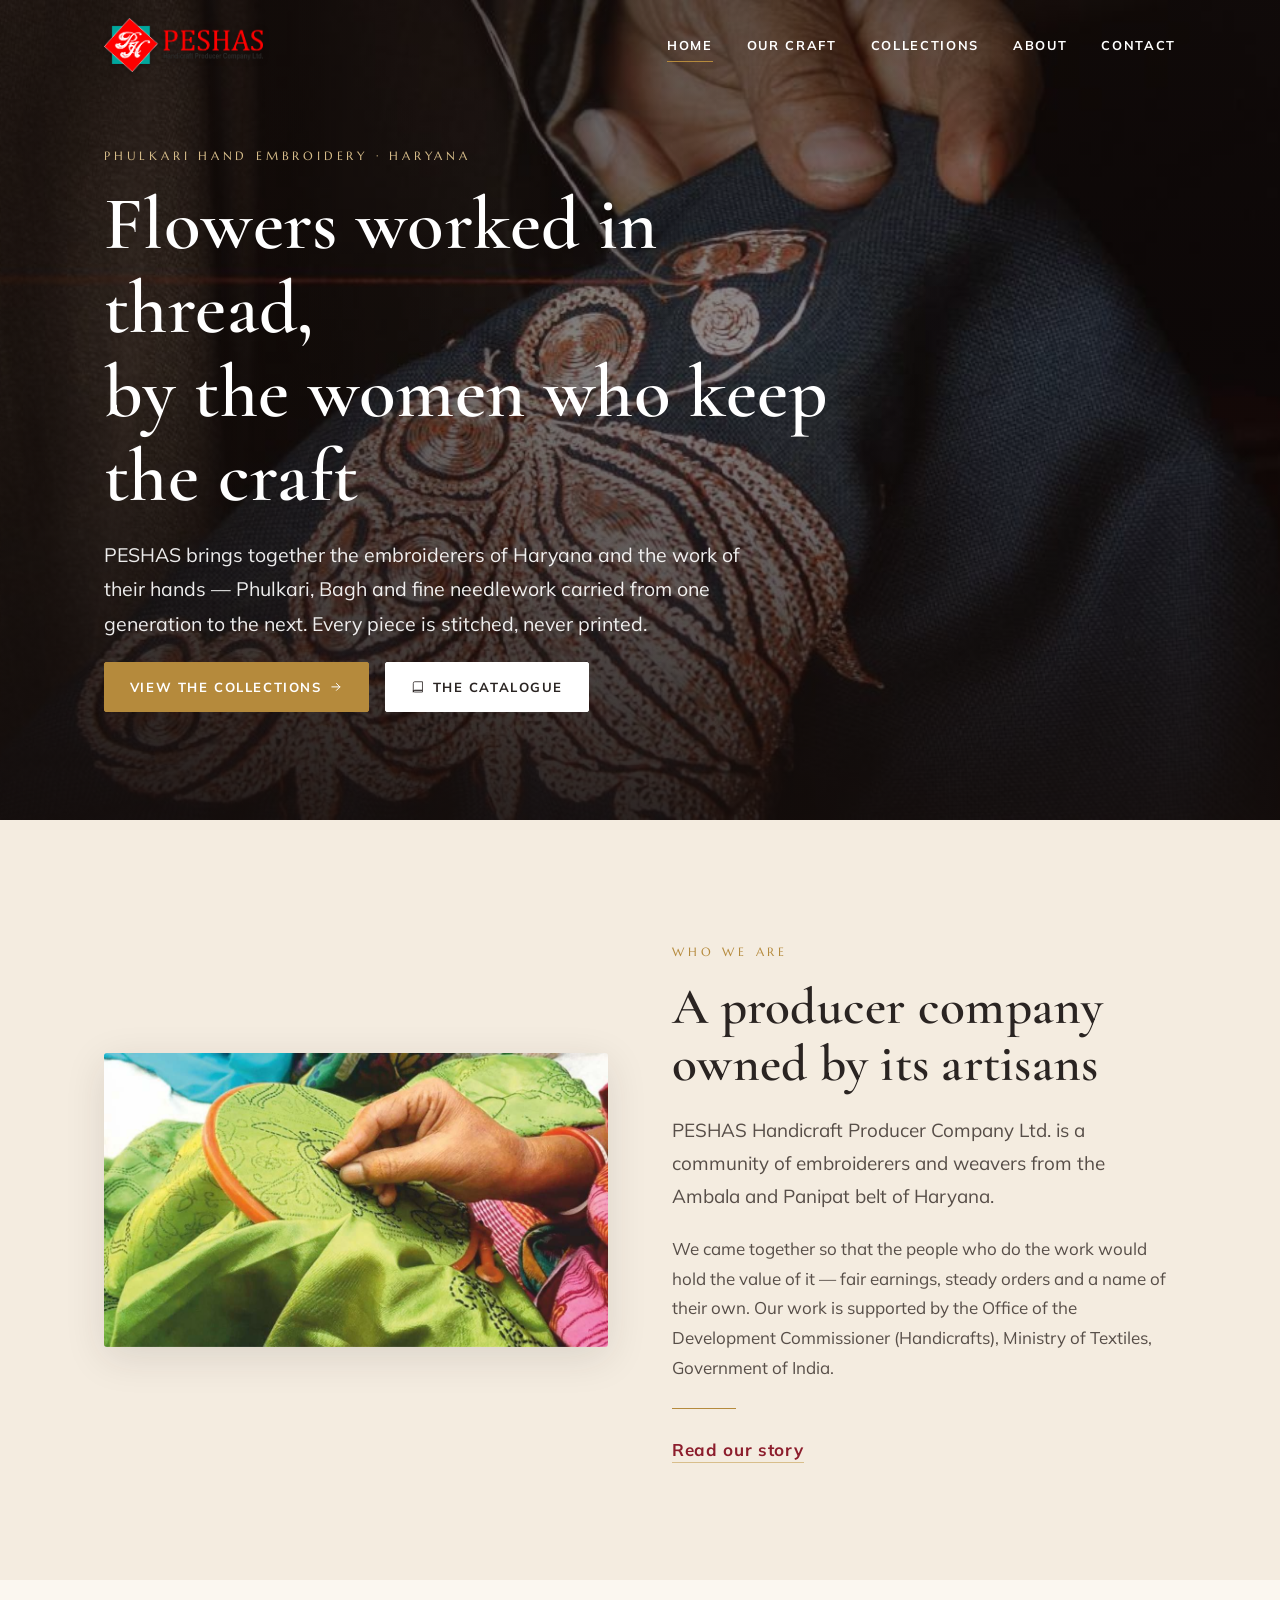
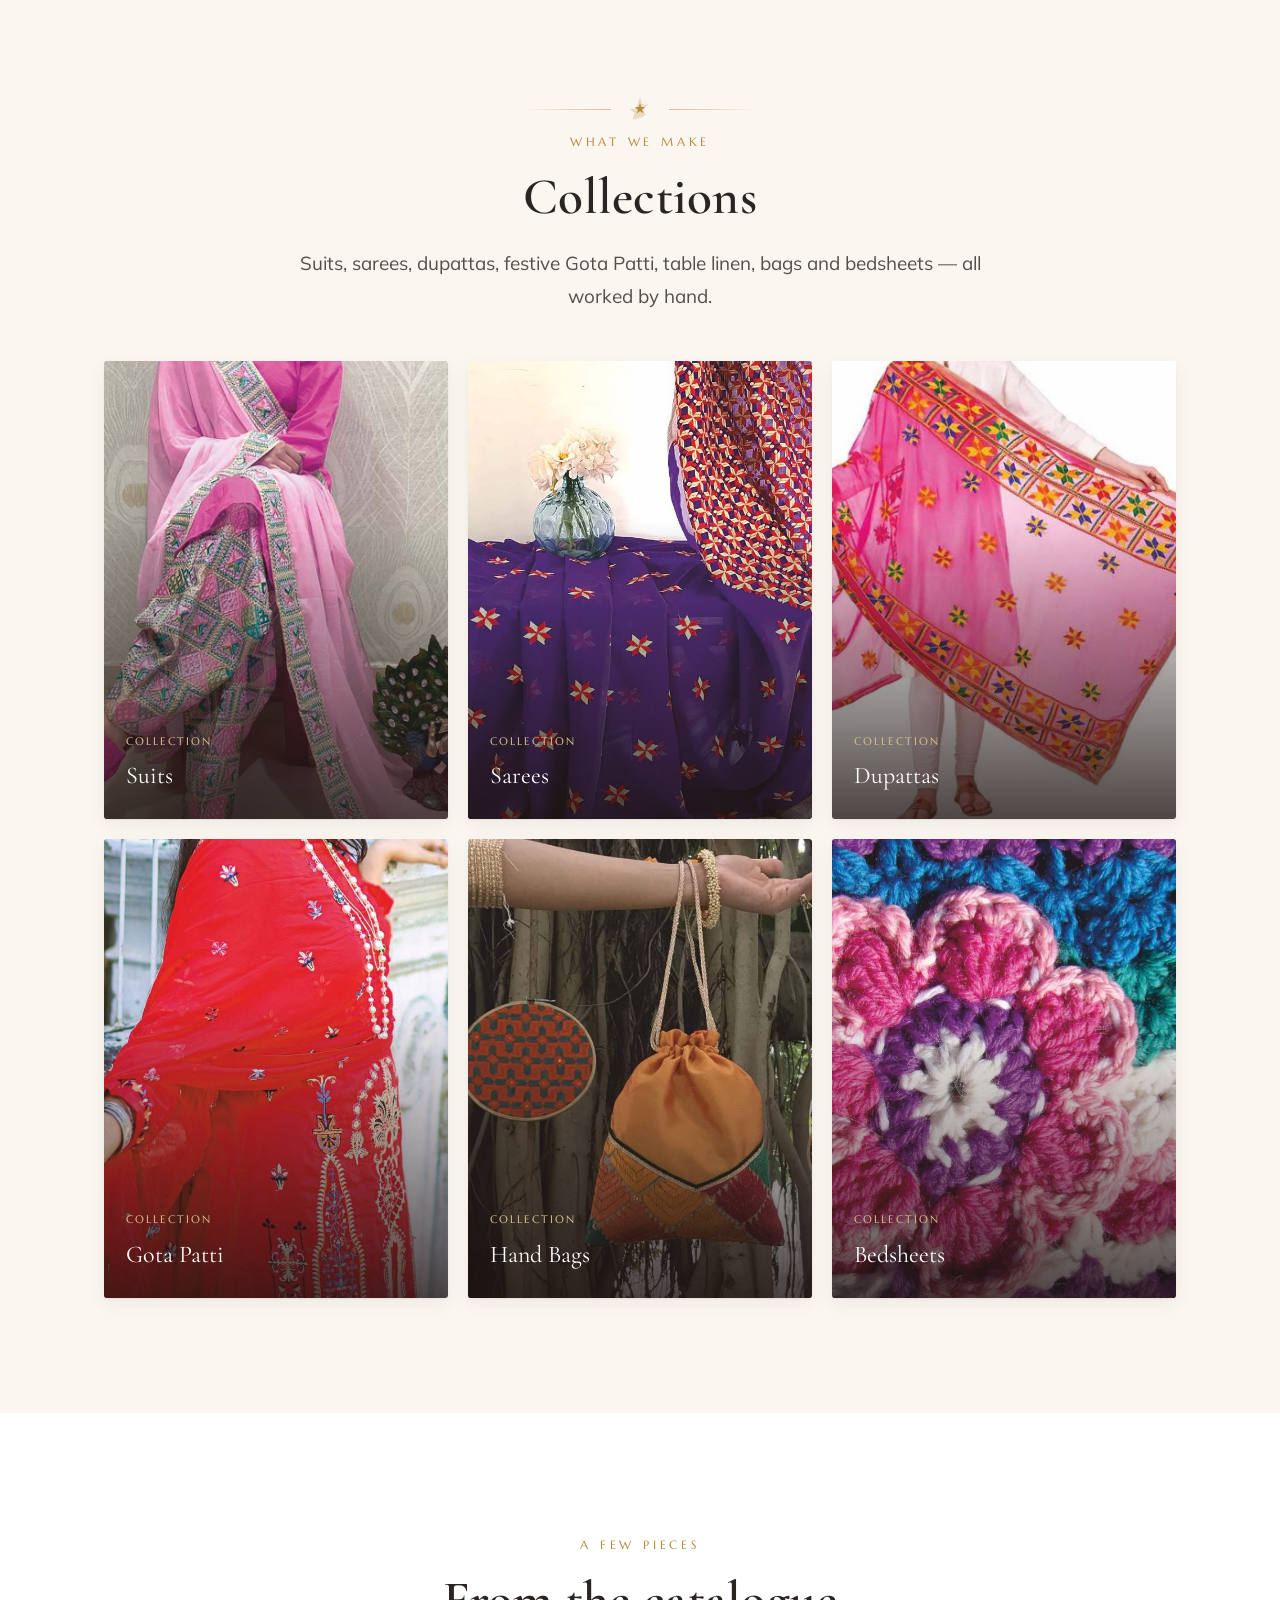
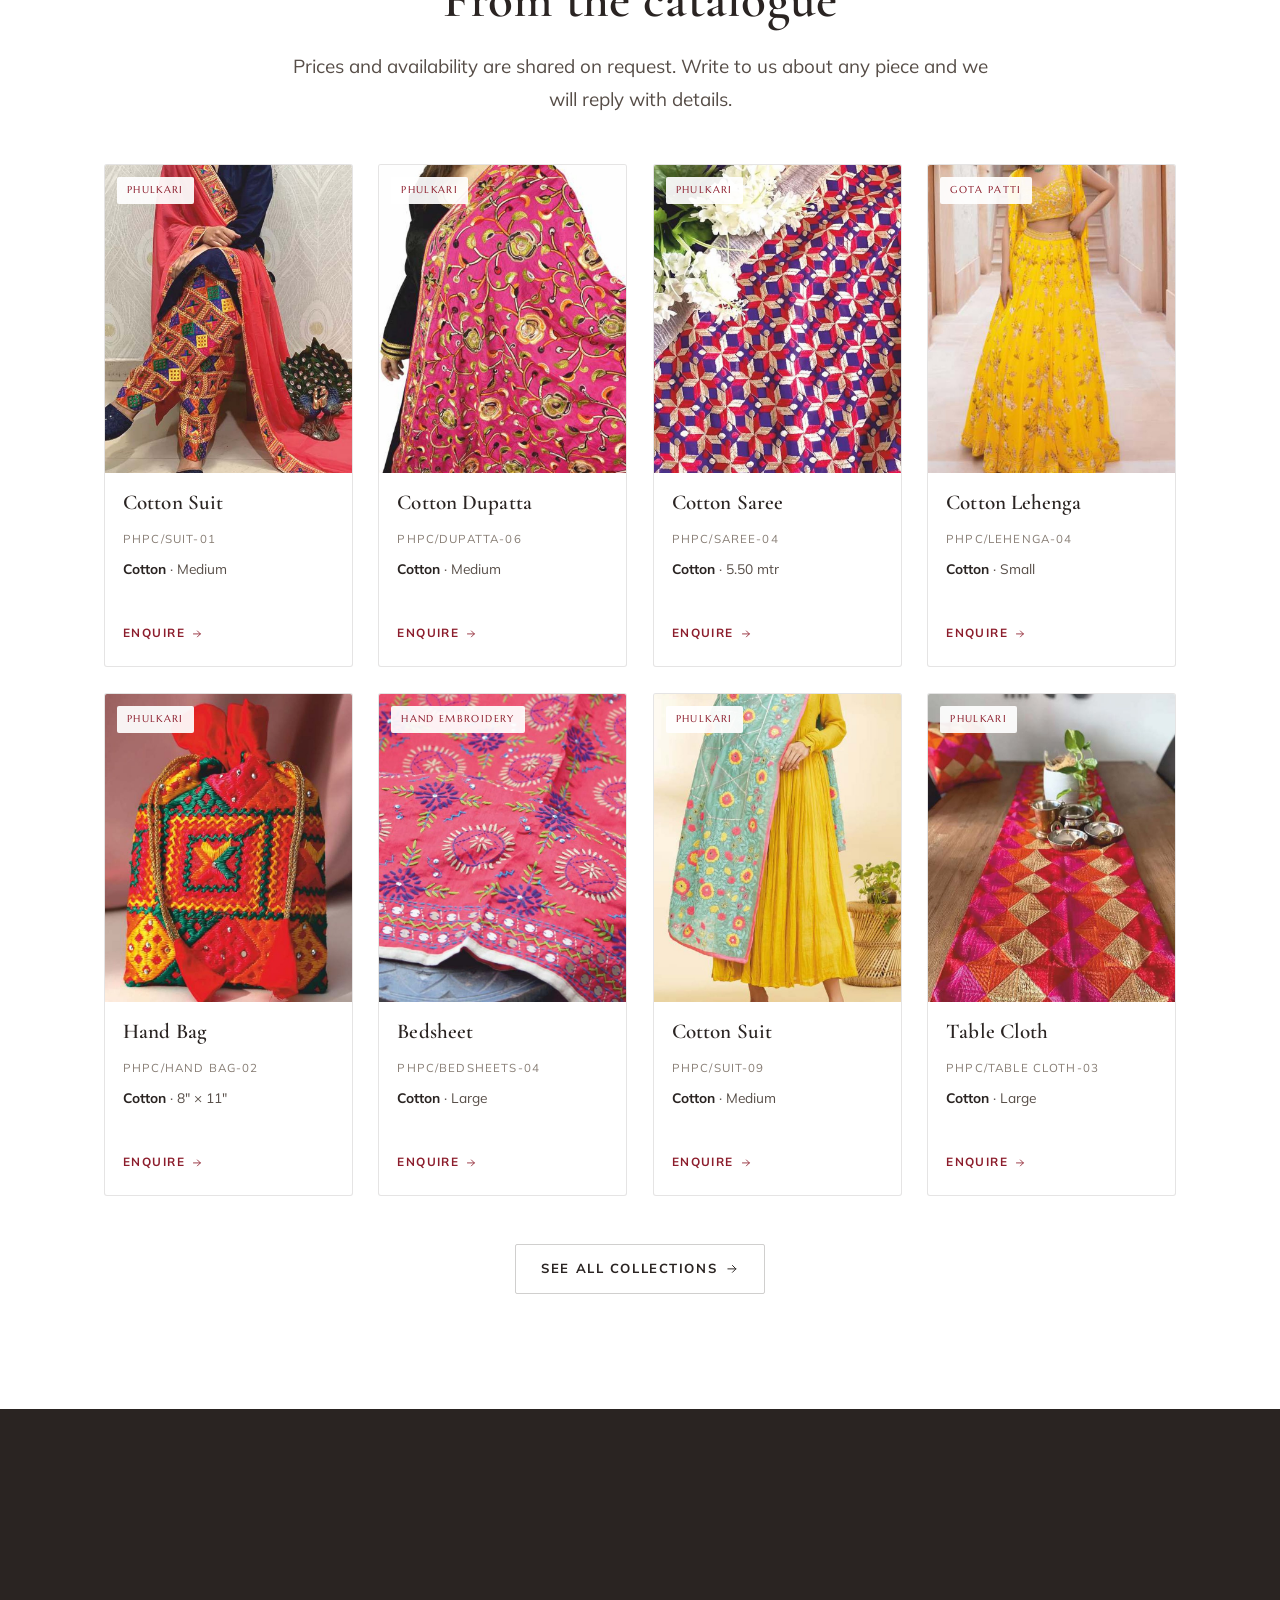
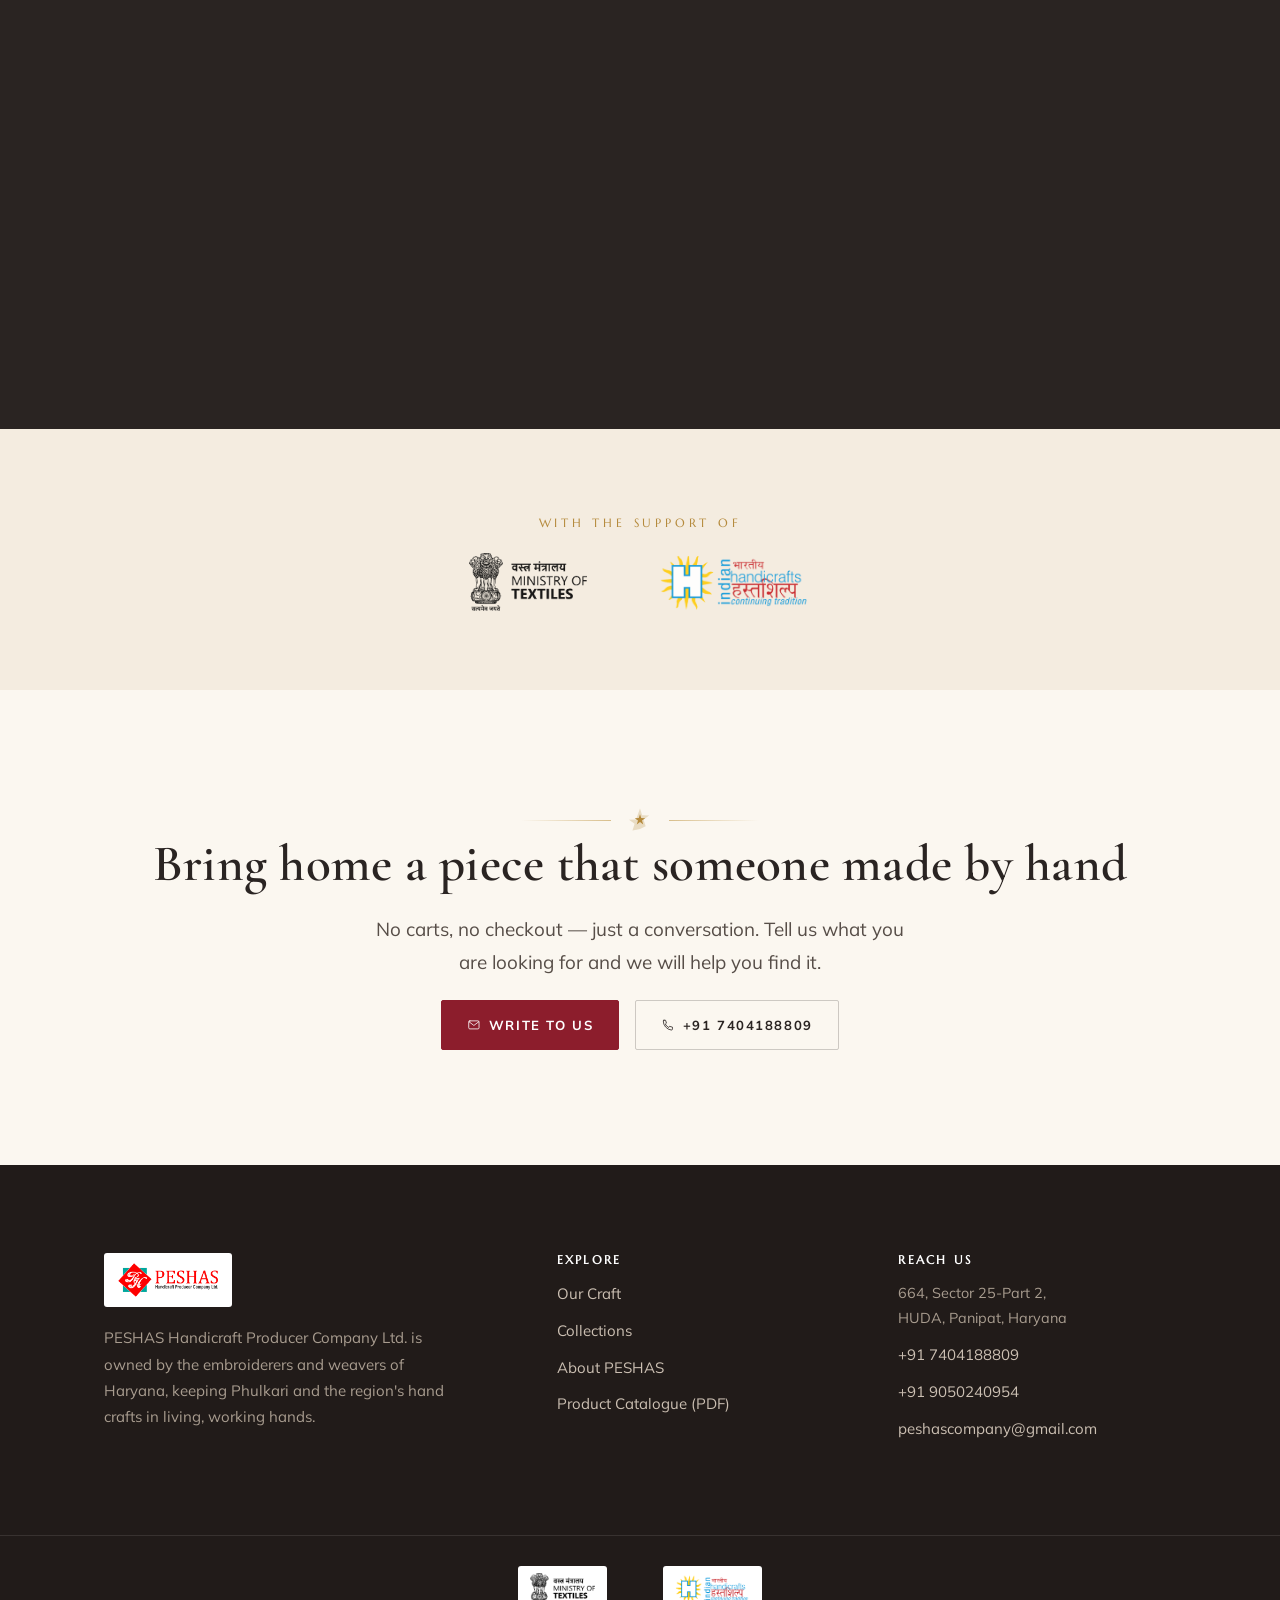
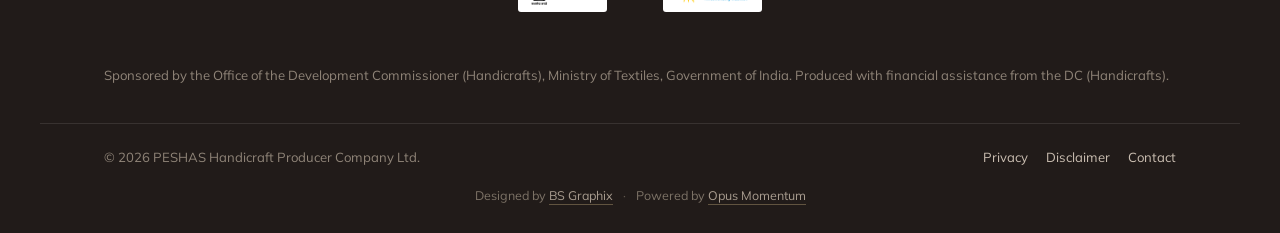
==== commit bc675e4c: "Use relative asset paths so the site works at any base path (incl. github.io subpath)" ====
--- a/index.html
+++ b/index.html
@@ -15,34 +15,34 @@
 <meta name="twitter:card" content="summary_large_image">
 <meta name="theme-color" content="#8c1d2c">
 <script>document.documentElement.className+=" js";</script>
-<link rel="icon" href="/favicon.svg" type="image/svg+xml">
-<link rel="apple-touch-icon" href="/assets/logos/peshas-logo.png">
+<link rel="icon" href="favicon.svg" type="image/svg+xml">
+<link rel="apple-touch-icon" href="assets/logos/peshas-logo.png">
 <link rel="preconnect" href="https://fonts.googleapis.com">
 <link rel="preconnect" href="https://fonts.gstatic.com" crossorigin>
 <link href="https://fonts.googleapis.com/css2?family=Cormorant+Garamond:wght@500;600&family=Marcellus&family=Mulish:wght@400;600;700;800&display=swap" rel="stylesheet">
-<link rel="stylesheet" href="/css/styles.css">
+<link rel="stylesheet" href="css/styles.css">
 </head>
 <body data-hero>
 <header class="site-header is-solid">
   <div class="container">
-    <a class="brand" href="/" aria-label="PESHAS — Handicraft Producer Company">
-      <img class="brand-logo--dark" src="/assets/logos/peshas-logo.png" alt="PESHAS Handicraft Producer Company — Phulkari Hand Embroidery">
+    <a class="brand" href="index.html" aria-label="PESHAS — Handicraft Producer Company">
+      <img class="brand-logo--dark" src="assets/logos/peshas-logo.png" alt="PESHAS Handicraft Producer Company — Phulkari Hand Embroidery">
     </a>
     <button class="navtoggle" aria-label="Open menu" aria-controls="nav"><span></span><span></span><span></span></button>
-    <nav class="nav" id="nav" aria-label="Primary"><a href="/" aria-current="page">Home</a><a href="/craft.html">Our Craft</a><a href="/collections.html">Collections</a><a href="/about.html">About</a><a href="/contact.html">Contact</a></nav>
+    <nav class="nav" id="nav" aria-label="Primary"><a href="index.html" aria-current="page">Home</a><a href="craft.html">Our Craft</a><a href="collections.html">Collections</a><a href="about.html">About</a><a href="contact.html">Contact</a></nav>
   </div>
 </header>
 <main id="main">
   <section class="hero">
-    <div class="hero__media"><img src="/assets/brand/hero-artisan.jpg" alt="An artisan's hands working metallic thread into a flower on dark cotton" fetchpriority="high"></div>
+    <div class="hero__media"><img src="assets/brand/hero-artisan.jpg" alt="An artisan's hands working metallic thread into a flower on dark cotton" fetchpriority="high"></div>
     <div class="container">
       <div class="hero__inner">
         <span class="eyebrow">Phulkari Hand Embroidery · Haryana</span>
         <h1>Flowers worked in thread,<br>by the women who keep the craft</h1>
         <p>PESHAS brings together the embroiderers of Haryana and the work of their hands — Phulkari, Bagh and fine needlework carried from one generation to the next. Every piece is stitched, never printed.</p>
         <div class="btn-row">
-          <a class="btn btn--gold" href="/collections.html">View the Collections <svg viewBox="0 0 24 24" fill="none" stroke="currentColor" stroke-width="1.7" stroke-linecap="round" stroke-linejoin="round"><path d="M5 12h14M13 6l6 6-6 6"/></svg></a>
-          <a class="btn btn--light" href="/brochure/PHPC-Brochure.pdf" target="_blank" rel="noopener"><svg viewBox="0 0 24 24" fill="none" stroke="currentColor" stroke-width="1.4" stroke-linecap="round" stroke-linejoin="round"><path d="M4 5.5A2.5 2.5 0 016.5 3H20v15H6.5A2.5 2.5 0 004 20.5z"/><path d="M4 20.5A2.5 2.5 0 016.5 18H20v3H6.5A2.5 2.5 0 014 18.5"/></svg> The Catalogue</a>
+          <a class="btn btn--gold" href="collections.html">View the Collections <svg viewBox="0 0 24 24" fill="none" stroke="currentColor" stroke-width="1.7" stroke-linecap="round" stroke-linejoin="round"><path d="M5 12h14M13 6l6 6-6 6"/></svg></a>
+          <a class="btn btn--light" href="brochure/PHPC-Brochure.pdf" target="_blank" rel="noopener"><svg viewBox="0 0 24 24" fill="none" stroke="currentColor" stroke-width="1.4" stroke-linecap="round" stroke-linejoin="round"><path d="M4 5.5A2.5 2.5 0 016.5 3H20v15H6.5A2.5 2.5 0 004 20.5z"/><path d="M4 20.5A2.5 2.5 0 016.5 18H20v3H6.5A2.5 2.5 0 014 18.5"/></svg> The Catalogue</a>
         </div>
       </div>
     </div>
@@ -50,14 +50,14 @@
 
   <section class="section bg-cream2">
     <div class="container split">
-      <div class="split__media reveal"><img src="/assets/brand/craft-hands.jpg" alt="Hands embroidering a green cloth held in a wooden hoop"></div>
+      <div class="split__media reveal"><img src="assets/brand/craft-hands.jpg" alt="Hands embroidering a green cloth held in a wooden hoop"></div>
       <div class="split__body reveal">
         <span class="eyebrow">Who we are</span>
         <h2>A producer company owned by its artisans</h2>
         <p class="lead">PESHAS Handicraft Producer Company Ltd. is a community of embroiderers and weavers from the Ambala and Panipat belt of Haryana.</p>
         <p>We came together so that the people who do the work would hold the value of it — fair earnings, steady orders and a name of their own. Our work is supported by the Office of the Development Commissioner (Handicrafts), Ministry of Textiles, Government of India.</p>
         <hr class="rule">
-        <a class="textlink" href="/about.html">Read our story</a>
+        <a class="textlink" href="about.html">Read our story</a>
       </div>
     </div>
   </section>
@@ -70,23 +70,23 @@
       <p class="lead measure mx-auto">Suits, sarees, dupattas, festive Gota Patti, table linen, bags and bedsheets — all worked by hand.</p>
     </div>
     <div class="container" style="margin-top:48px;">
-      <div class="cat-grid"><a class="cat-card" href="/collections.html#suits">
-  <img src="/assets/products/phpc-suit-03.jpg" alt="Suits by PESHAS" loading="lazy">
+      <div class="cat-grid"><a class="cat-card" href="collections.html#suits">
+  <img src="assets/products/phpc-suit-03.jpg" alt="Suits by PESHAS" loading="lazy">
   <span class="cat-card__label"><span class="k">Collection</span><span class="t">Suits</span></span>
-</a><a class="cat-card" href="/collections.html#sarees">
-  <img src="/assets/brand/hero-saree.jpg" alt="Sarees by PESHAS" loading="lazy">
+</a><a class="cat-card" href="collections.html#sarees">
+  <img src="assets/brand/hero-saree.jpg" alt="Sarees by PESHAS" loading="lazy">
   <span class="cat-card__label"><span class="k">Collection</span><span class="t">Sarees</span></span>
-</a><a class="cat-card" href="/collections.html#dupattas">
-  <img src="/assets/products/phpc-dupatta-09.jpg" alt="Dupattas by PESHAS" loading="lazy">
+</a><a class="cat-card" href="collections.html#dupattas">
+  <img src="assets/products/phpc-dupatta-09.jpg" alt="Dupattas by PESHAS" loading="lazy">
   <span class="cat-card__label"><span class="k">Collection</span><span class="t">Dupattas</span></span>
-</a><a class="cat-card" href="/collections.html#gota-patti">
-  <img src="/assets/brand/hero-gota.jpg" alt="Gota Patti by PESHAS" loading="lazy">
+</a><a class="cat-card" href="collections.html#gota-patti">
+  <img src="assets/brand/hero-gota.jpg" alt="Gota Patti by PESHAS" loading="lazy">
   <span class="cat-card__label"><span class="k">Collection</span><span class="t">Gota Patti</span></span>
-</a><a class="cat-card" href="/collections.html#hand-bags">
-  <img src="/assets/brand/hero-handbag.jpg" alt="Hand Bags by PESHAS" loading="lazy">
+</a><a class="cat-card" href="collections.html#hand-bags">
+  <img src="assets/brand/hero-handbag.jpg" alt="Hand Bags by PESHAS" loading="lazy">
   <span class="cat-card__label"><span class="k">Collection</span><span class="t">Hand Bags</span></span>
-</a><a class="cat-card" href="/collections.html#bedsheets">
-  <img src="/assets/brand/hero-bedsheet.jpg" alt="Bedsheets by PESHAS" loading="lazy">
+</a><a class="cat-card" href="collections.html#bedsheets">
+  <img src="assets/brand/hero-bedsheet.jpg" alt="Bedsheets by PESHAS" loading="lazy">
   <span class="cat-card__label"><span class="k">Collection</span><span class="t">Bedsheets</span></span>
 </a></div>
     </div>
@@ -101,7 +101,7 @@
     <div class="container" style="margin-top:48px;">
       <div class="products"><article class="card reveal">
   <div class="card__media">
-    <img src="/assets/products/phpc-suit-01.jpg" alt="Cotton Suit in Phulkari hand embroidery — PHPC/SUIT-01" loading="lazy" width="800" height="1000">
+    <img src="assets/products/phpc-suit-01.jpg" alt="Cotton Suit in Phulkari hand embroidery — PHPC/SUIT-01" loading="lazy" width="800" height="1000">
     <span class="card__tag">Phulkari</span>
   </div>
   <div class="card__body">
@@ -112,7 +112,7 @@
   </div>
 </article><article class="card reveal">
   <div class="card__media">
-    <img src="/assets/products/phpc-dupatta-06.jpg" alt="Cotton Dupatta in Phulkari hand embroidery — PHPC/DUPATTA-06" loading="lazy" width="800" height="1000">
+    <img src="assets/products/phpc-dupatta-06.jpg" alt="Cotton Dupatta in Phulkari hand embroidery — PHPC/DUPATTA-06" loading="lazy" width="800" height="1000">
     <span class="card__tag">Phulkari</span>
   </div>
   <div class="card__body">
@@ -123,7 +123,7 @@
   </div>
 </article><article class="card reveal">
   <div class="card__media">
-    <img src="/assets/products/phpc-saree-04.jpg" alt="Cotton Saree in Phulkari hand embroidery — PHPC/SAREE-04" loading="lazy" width="800" height="1000">
+    <img src="assets/products/phpc-saree-04.jpg" alt="Cotton Saree in Phulkari hand embroidery — PHPC/SAREE-04" loading="lazy" width="800" height="1000">
     <span class="card__tag">Phulkari</span>
   </div>
   <div class="card__body">
@@ -134,7 +134,7 @@
   </div>
 </article><article class="card reveal">
   <div class="card__media">
-    <img src="/assets/products/phpc-gota-lehenga-04.jpg" alt="Cotton Lehenga in Gota Patti hand embroidery — PHPC/LEHENGA-04" loading="lazy" width="800" height="1000">
+    <img src="assets/products/phpc-gota-lehenga-04.jpg" alt="Cotton Lehenga in Gota Patti hand embroidery — PHPC/LEHENGA-04" loading="lazy" width="800" height="1000">
     <span class="card__tag">Gota Patti</span>
   </div>
   <div class="card__body">
@@ -145,7 +145,7 @@
   </div>
 </article><article class="card reveal">
   <div class="card__media">
-    <img src="/assets/products/phpc-handbag-02.jpg" alt="Hand Bag in Phulkari hand embroidery — PHPC/HAND BAG-02" loading="lazy" width="800" height="1000">
+    <img src="assets/products/phpc-handbag-02.jpg" alt="Hand Bag in Phulkari hand embroidery — PHPC/HAND BAG-02" loading="lazy" width="800" height="1000">
     <span class="card__tag">Phulkari</span>
   </div>
   <div class="card__body">
@@ -156,7 +156,7 @@
   </div>
 </article><article class="card reveal">
   <div class="card__media">
-    <img src="/assets/products/phpc-bedsheet-04.jpg" alt="Bedsheet in Hand Embroidery hand embroidery — PHPC/BEDSHEETS-04" loading="lazy" width="800" height="1000">
+    <img src="assets/products/phpc-bedsheet-04.jpg" alt="Bedsheet in Hand Embroidery hand embroidery — PHPC/BEDSHEETS-04" loading="lazy" width="800" height="1000">
     <span class="card__tag">Hand Embroidery</span>
   </div>
   <div class="card__body">
@@ -167,7 +167,7 @@
   </div>
 </article><article class="card reveal">
   <div class="card__media">
-    <img src="/assets/products/phpc-suit-09.jpg" alt="Cotton Suit in Phulkari hand embroidery — PHPC/SUIT-09" loading="lazy" width="800" height="1000">
+    <img src="assets/products/phpc-suit-09.jpg" alt="Cotton Suit in Phulkari hand embroidery — PHPC/SUIT-09" loading="lazy" width="800" height="1000">
     <span class="card__tag">Phulkari</span>
   </div>
   <div class="card__body">
@@ -178,7 +178,7 @@
   </div>
 </article><article class="card reveal">
   <div class="card__media">
-    <img src="/assets/products/phpc-tablecloth-03.jpg" alt="Table Cloth in Phulkari hand embroidery — PHPC/TABLE CLOTH-03" loading="lazy" width="800" height="1000">
+    <img src="assets/products/phpc-tablecloth-03.jpg" alt="Table Cloth in Phulkari hand embroidery — PHPC/TABLE CLOTH-03" loading="lazy" width="800" height="1000">
     <span class="card__tag">Phulkari</span>
   </div>
   <div class="card__body">
@@ -188,7 +188,7 @@
     <span class="card__enquire"><a href="mailto:peshascompany@gmail.com?subject=Enquiry%3A%20PHPC/TABLE%20CLOTH-03%20%28Phulkari%29&body=Hello%20PESHAS%2C%0D%0A%0D%0AI%20would%20like%20to%20know%20more%20about%20this%20piece%3A%0D%0A%E2%80%A2%20Product%3A%20Table%20Cloth%0D%0A%E2%80%A2%20Code%3A%20PHPC/TABLE%20CLOTH-03%0D%0A%E2%80%A2%20Technique%3A%20Phulkari%0D%0A%0D%0AThank%20you.">Enquire <svg viewBox="0 0 24 24" fill="none" stroke="currentColor" stroke-width="1.7" stroke-linecap="round" stroke-linejoin="round"><path d="M5 12h14M13 6l6 6-6 6"/></svg></a></span>
   </div>
 </article></div>
-      <div class="center" style="margin-top:48px;"><a class="btn btn--ghost" href="/collections.html">See all collections <svg viewBox="0 0 24 24" fill="none" stroke="currentColor" stroke-width="1.7" stroke-linecap="round" stroke-linejoin="round"><path d="M5 12h14M13 6l6 6-6 6"/></svg></a></div>
+      <div class="center" style="margin-top:48px;"><a class="btn btn--ghost" href="collections.html">See all collections <svg viewBox="0 0 24 24" fill="none" stroke="currentColor" stroke-width="1.7" stroke-linecap="round" stroke-linejoin="round"><path d="M5 12h14M13 6l6 6-6 6"/></svg></a></div>
     </div>
   </section>
 
@@ -198,9 +198,9 @@
         <span class="eyebrow">The tradition</span>
         <h2>Phulkari means flower-work</h2>
         <p>From <em>phul</em>, flower, and <em>kari</em>, work. In many homes the embroidery was begun by a mother at the birth of a daughter, stitched slowly over years, and given to her at her wedding. The favourite motifs are the mor-morni — peacock and peahen — the lotus, paisley and the open flower.</p>
-        <a class="textlink" href="/craft.html" style="color:#fff;border-color:var(--gold);">Learn about the craft</a>
-      </div>
-      <div class="split__media reveal"><img src="/assets/brand/craft-flatlay.jpg" alt="An embroidery hoop and rows of coloured thread on a wooden board"></div>
+        <a class="textlink" href="craft.html" style="color:#fff;border-color:var(--gold);">Learn about the craft</a>
+      </div>
+      <div class="split__media reveal"><img src="assets/brand/craft-flatlay.jpg" alt="An embroidery hoop and rows of coloured thread on a wooden board"></div>
     </div>
   </section>
 
@@ -208,8 +208,8 @@
     <div class="container center">
       <p class="eyebrow">With the support of</p>
       <div class="sponsors">
-        <span class="ms"><img src="/assets/logos/ministry-of-textiles.png" alt="Ministry of Textiles, Government of India"></span>
-        <img src="/assets/logos/indian-handicrafts.png" alt="Indian Handicrafts, Office of the Development Commissioner (Handicrafts)">
+        <span class="ms"><img src="assets/logos/ministry-of-textiles.png" alt="Ministry of Textiles, Government of India"></span>
+        <img src="assets/logos/indian-handicrafts.png" alt="Indian Handicrafts, Office of the Development Commissioner (Handicrafts)">
       </div>
     </div>
   </section>
@@ -229,16 +229,16 @@
 <footer class="site-footer">
   <div class="container footer-top">
     <div class="footer-brand">
-      <img src="/assets/logos/peshas-logo.png" alt="PESHAS Handicraft Producer Company logo">
+      <img src="assets/logos/peshas-logo.png" alt="PESHAS Handicraft Producer Company logo">
       <p>PESHAS Handicraft Producer Company Ltd. is owned by the embroiderers and weavers of Haryana, keeping Phulkari and the region's hand crafts in living, working hands.</p>
     </div>
     <div class="footer-col">
       <h4>Explore</h4>
       <ul>
-        <li><a href="/craft.html">Our Craft</a></li>
-        <li><a href="/collections.html">Collections</a></li>
-        <li><a href="/about.html">About PESHAS</a></li>
-        <li><a href="/brochure/PHPC-Brochure.pdf" target="_blank" rel="noopener">Product Catalogue (PDF)</a></li>
+        <li><a href="craft.html">Our Craft</a></li>
+        <li><a href="collections.html">Collections</a></li>
+        <li><a href="about.html">About PESHAS</a></li>
+        <li><a href="brochure/PHPC-Brochure.pdf" target="_blank" rel="noopener">Product Catalogue (PDF)</a></li>
       </ul>
     </div>
     <div class="footer-col">
@@ -252,15 +252,15 @@
     </div>
   </div>
   <div class="footer-sponsors">
-    <img src="/assets/logos/ministry-of-textiles.png" alt="Ministry of Textiles, Government of India">
-    <img src="/assets/logos/indian-handicrafts.png" alt="Indian Handicrafts — Office of the Development Commissioner (Handicrafts)">
+    <img src="assets/logos/ministry-of-textiles.png" alt="Ministry of Textiles, Government of India">
+    <img src="assets/logos/indian-handicrafts.png" alt="Indian Handicrafts — Office of the Development Commissioner (Handicrafts)">
   </div>
   <div class="container">
     <p class="footer-note" style="border-top:0;color:#8f8478;max-width:none;">Sponsored by the Office of the Development Commissioner (Handicrafts), Ministry of Textiles, Government of India. Produced with financial assistance from the DC (Handicrafts).</p>
   </div>
   <div class="container footer-note">
     <span>© <span id="year">2025</span> PESHAS Handicraft Producer Company Ltd.</span>
-    <span class="legal"><a href="/privacy.html">Privacy</a><a href="/disclaimer.html">Disclaimer</a><a href="/contact.html">Contact</a></span>
+    <span class="legal"><a href="privacy.html">Privacy</a><a href="disclaimer.html">Disclaimer</a><a href="contact.html">Contact</a></span>
   </div>
   <div class="container footer-credits">
     <span>Designed by <a href="https://bsgraphix.com/" target="_blank" rel="noopener">BS Graphix</a></span>
@@ -268,6 +268,6 @@
     <span>Powered by <a href="https://opusmomentum.com" target="_blank" rel="noopener">Opus Momentum</a></span>
   </div>
 </footer>
-<script src="/js/main.js" defer></script>
+<script src="js/main.js" defer></script>
 </body>
 </html>
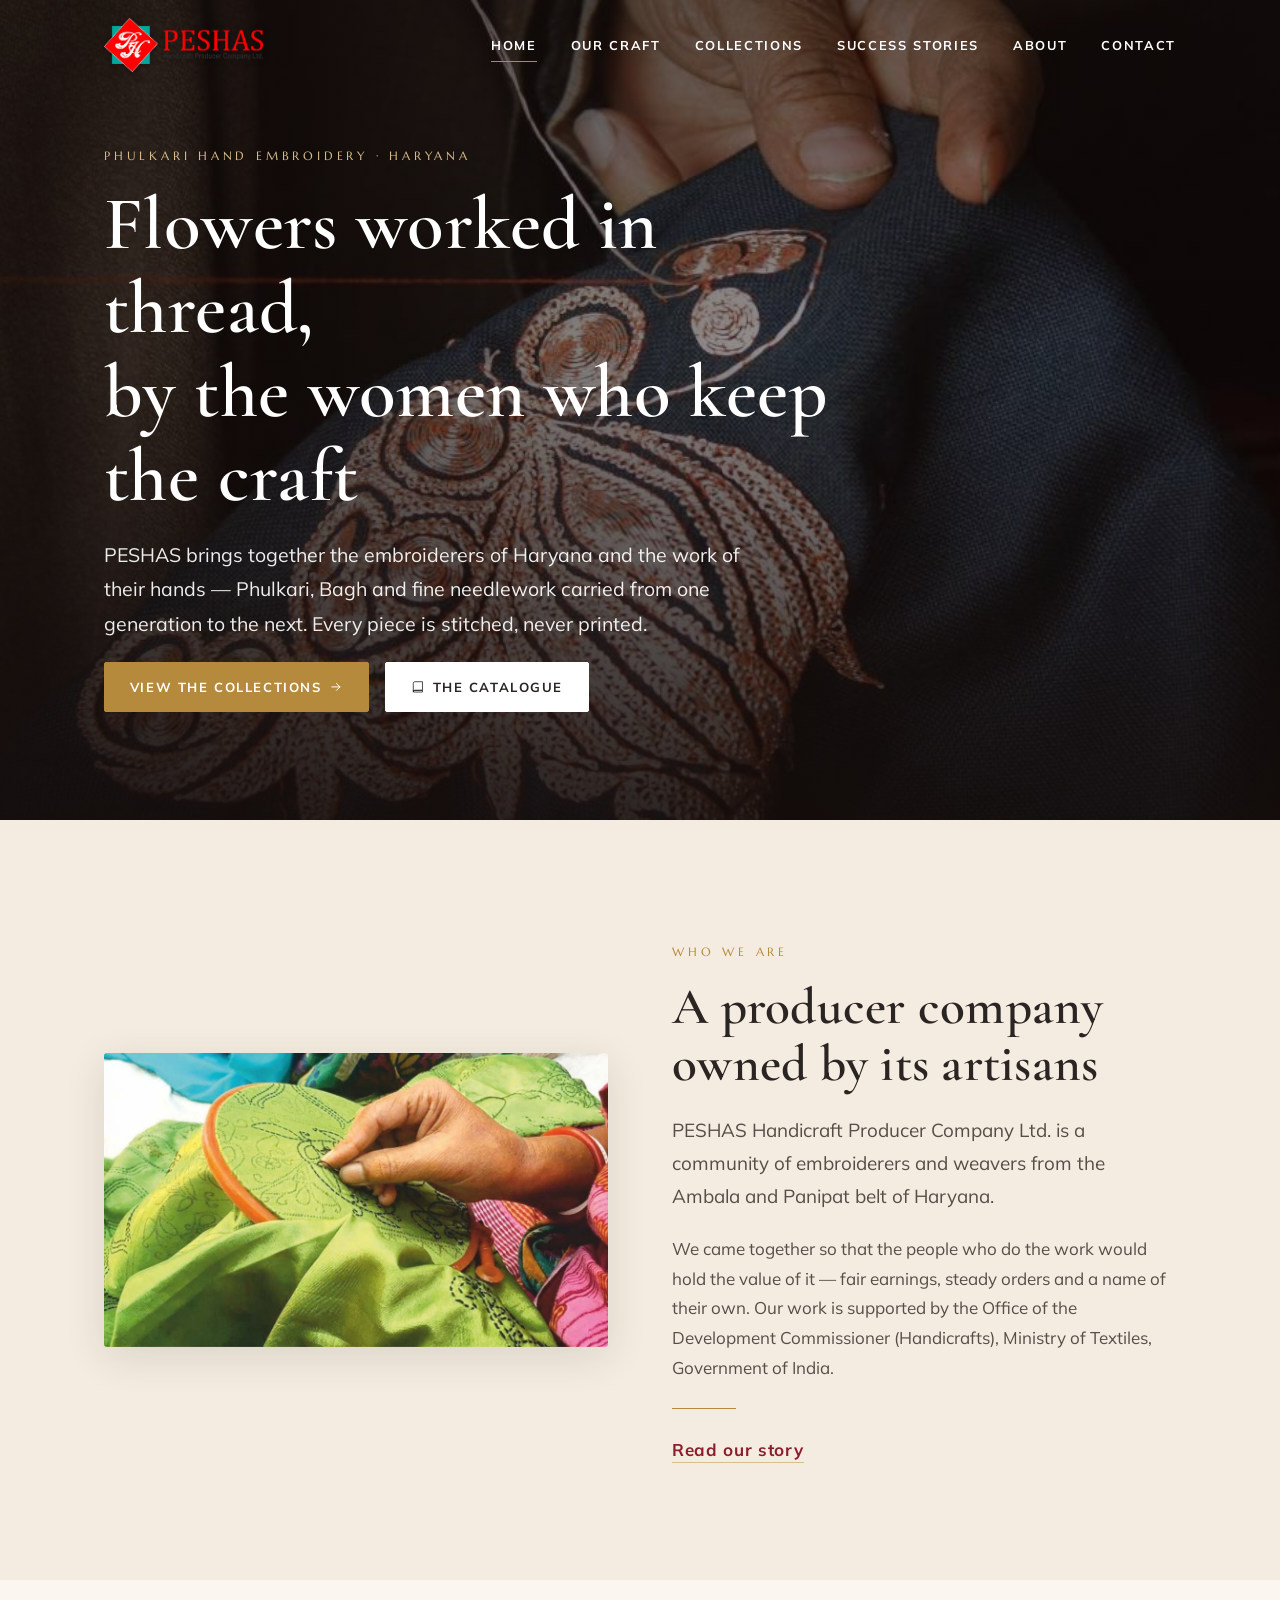
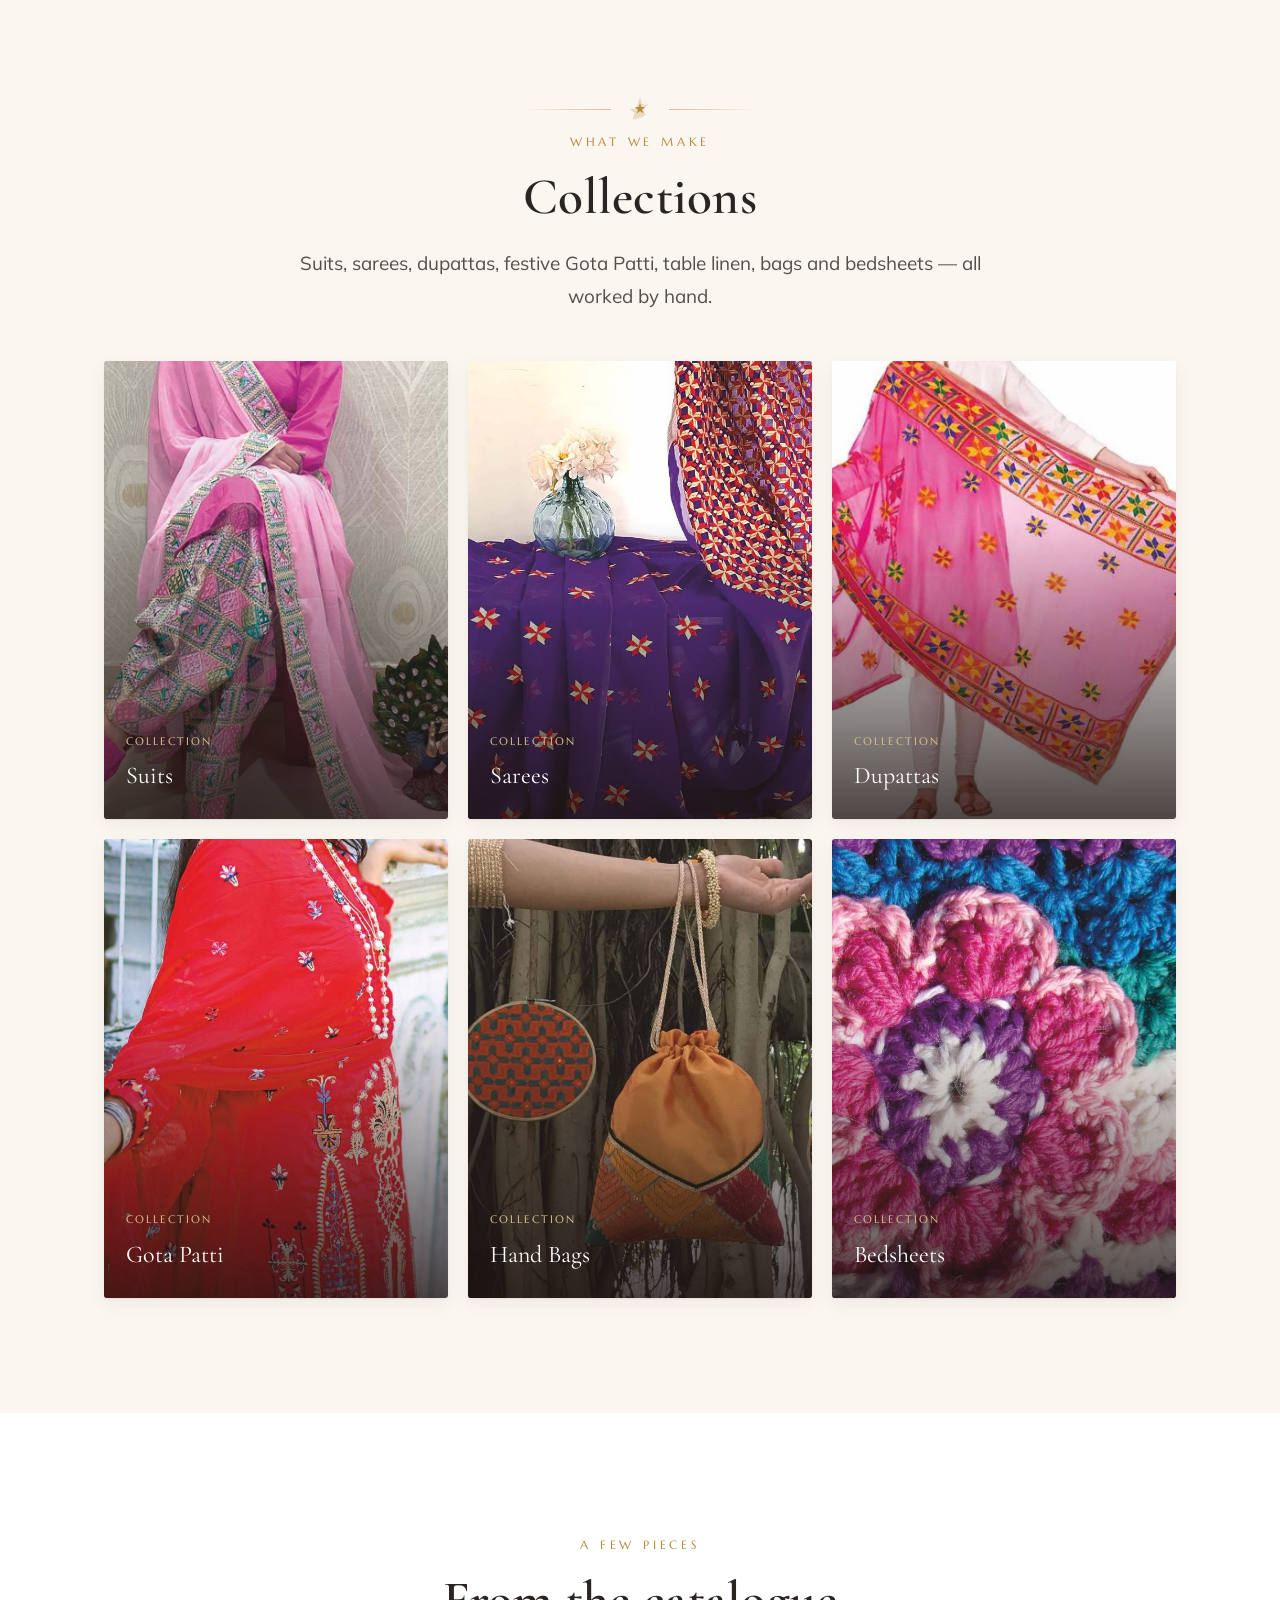
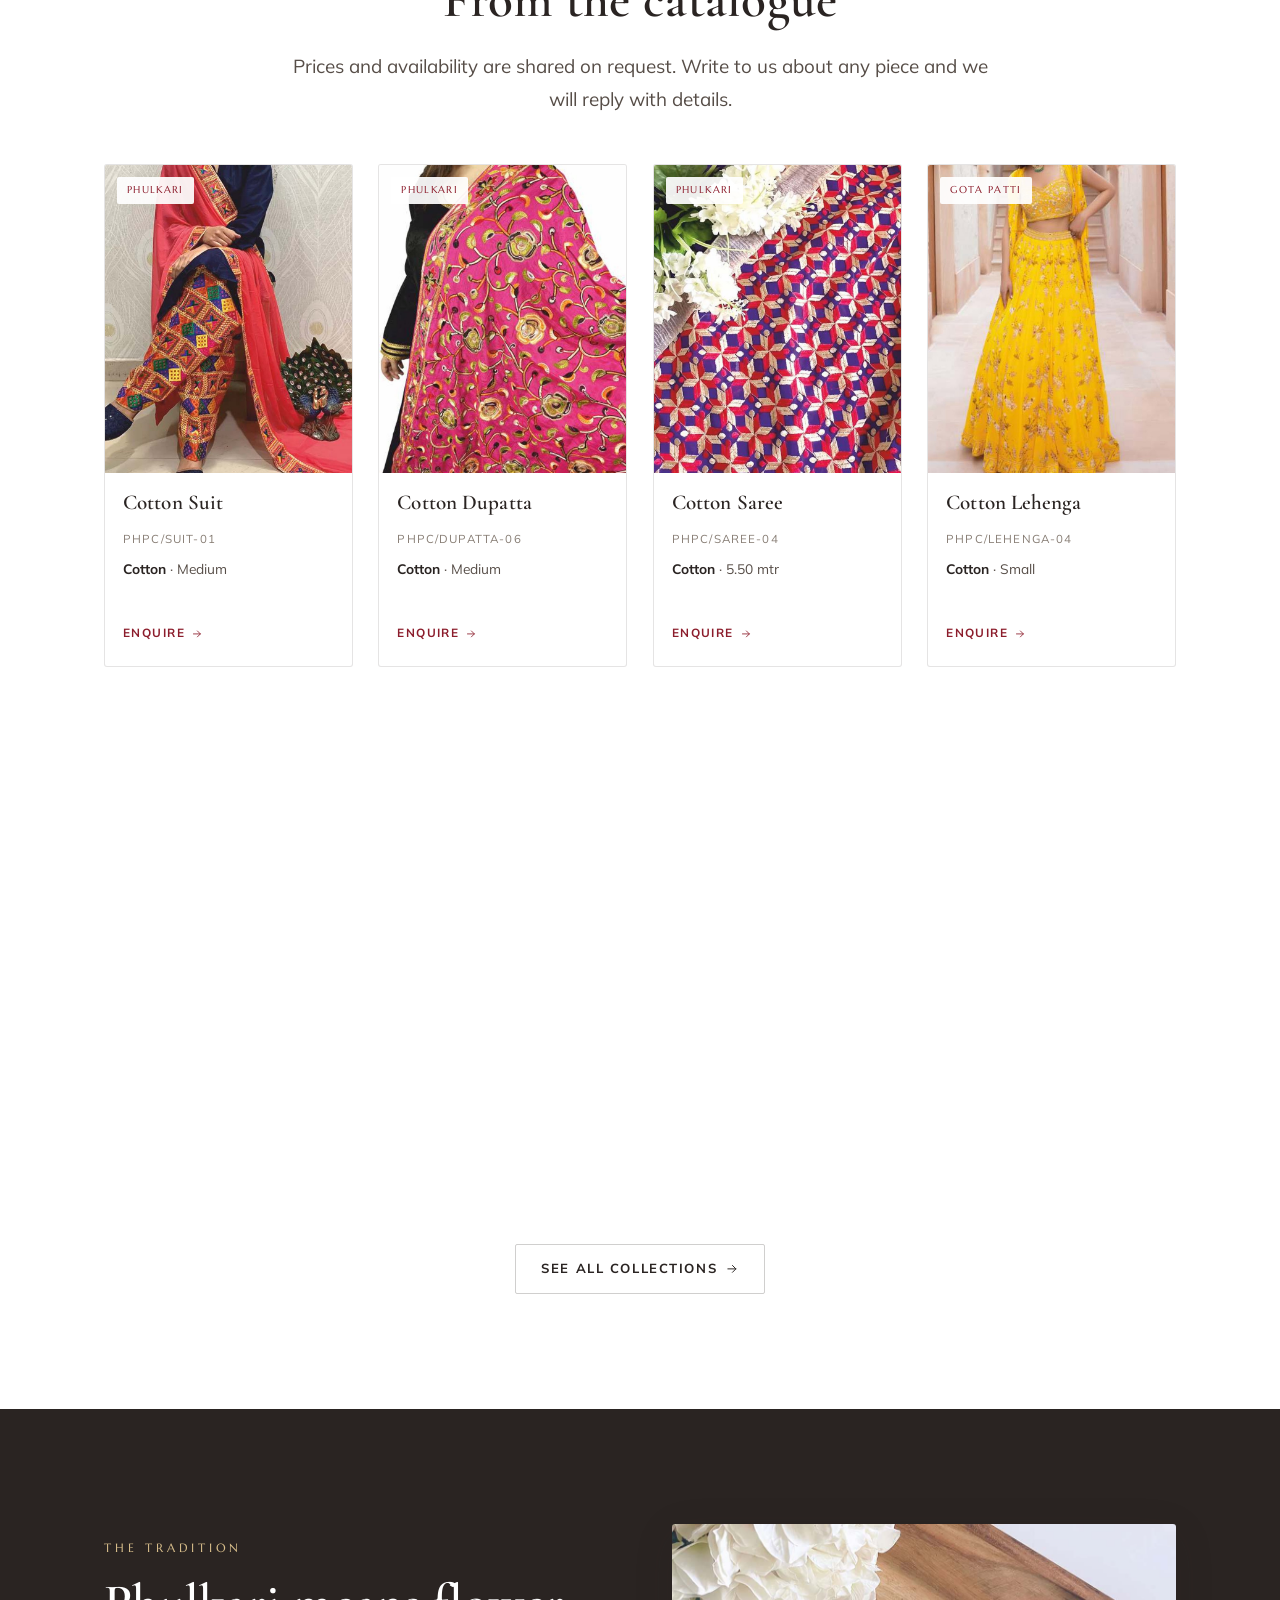
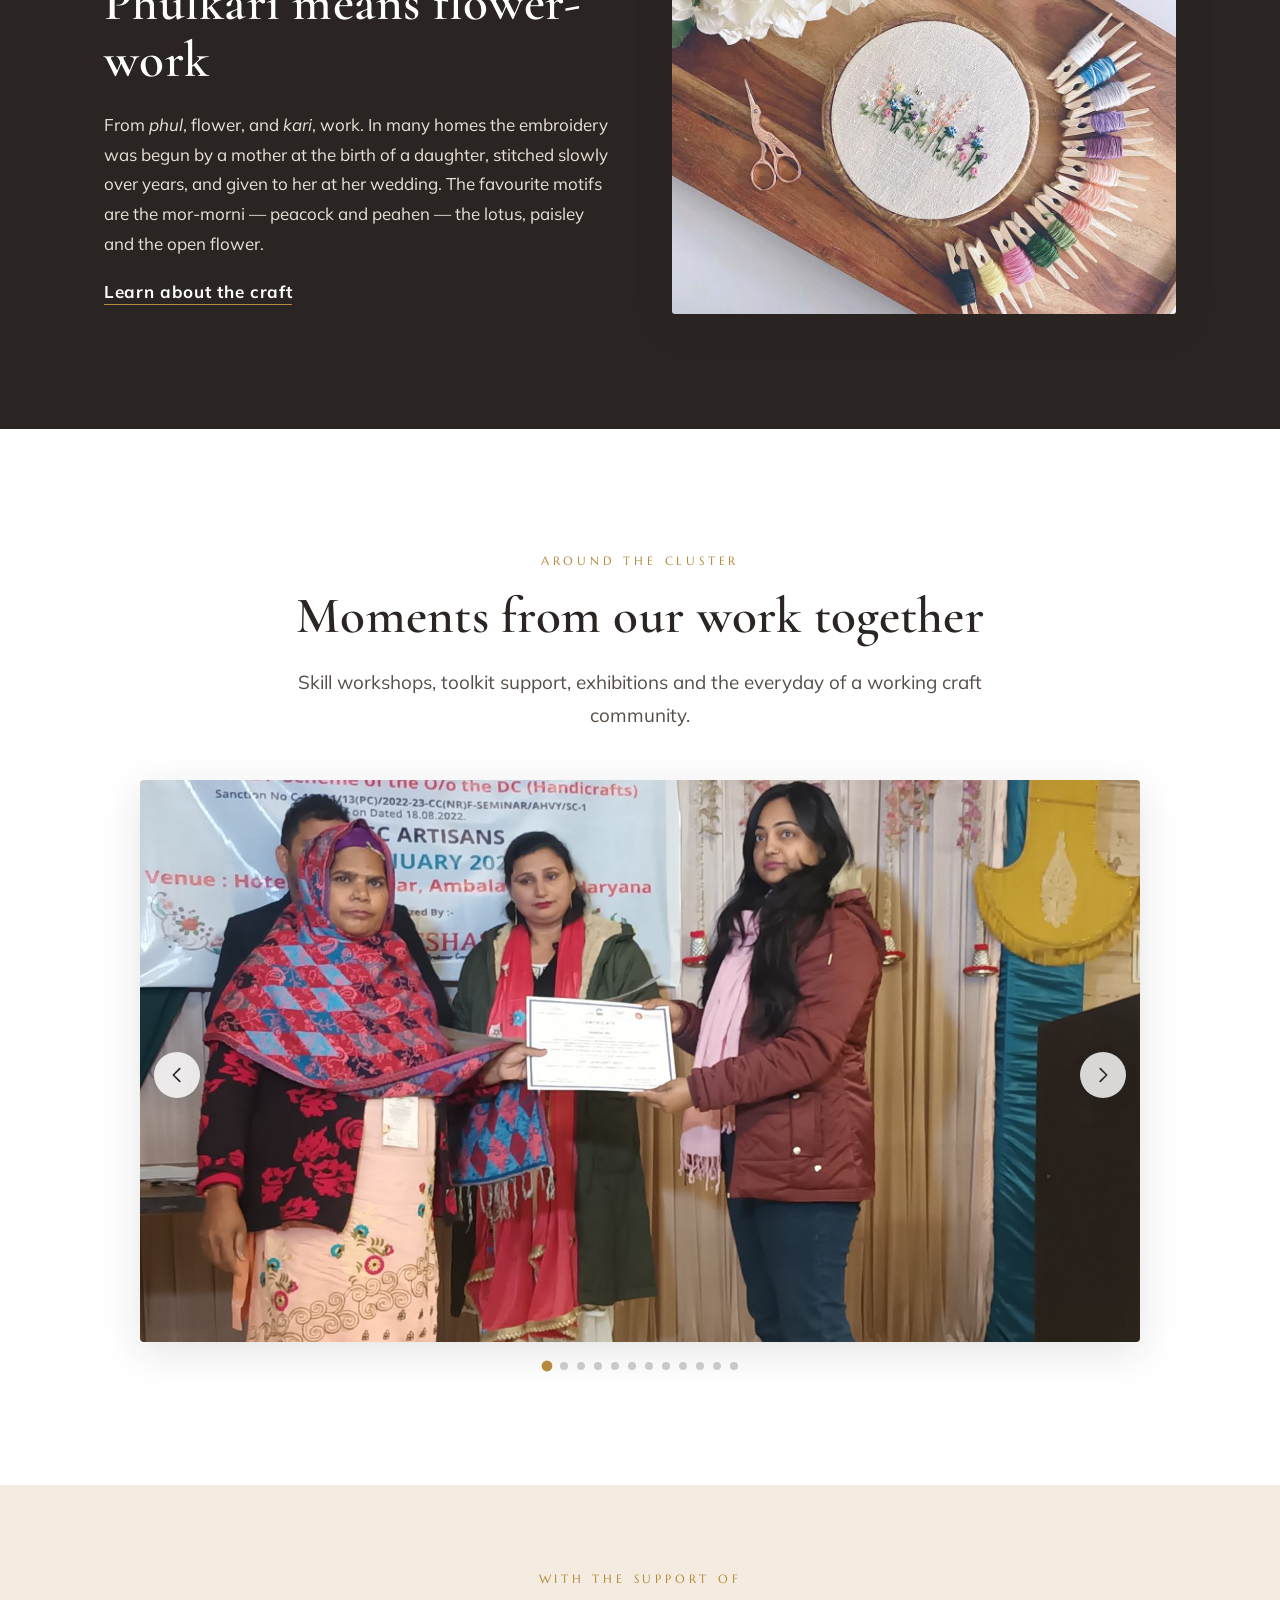
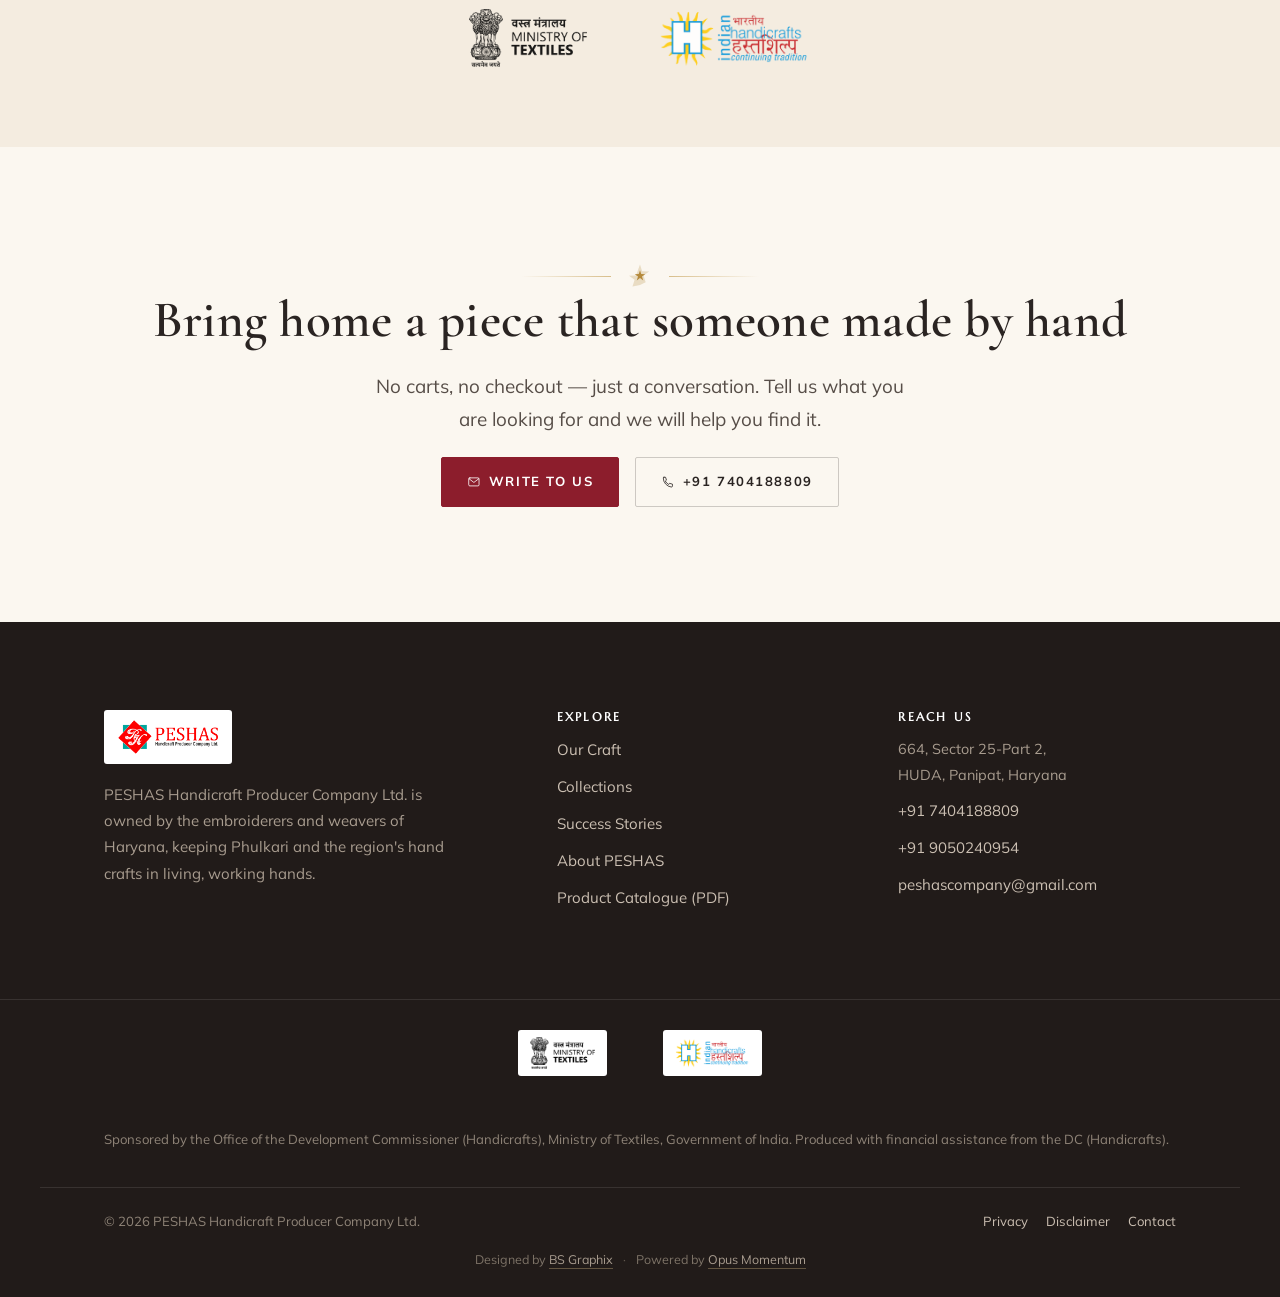
==== commit 11a27cdc: "Add home events slider and Success Stories page (5 artisan profiles)" ====
--- a/index.html
+++ b/index.html
@@ -29,7 +29,7 @@
       <img class="brand-logo--dark" src="assets/logos/peshas-logo.png" alt="PESHAS Handicraft Producer Company — Phulkari Hand Embroidery">
     </a>
     <button class="navtoggle" aria-label="Open menu" aria-controls="nav"><span></span><span></span><span></span></button>
-    <nav class="nav" id="nav" aria-label="Primary"><a href="index.html" aria-current="page">Home</a><a href="craft.html">Our Craft</a><a href="collections.html">Collections</a><a href="about.html">About</a><a href="contact.html">Contact</a></nav>
+    <nav class="nav" id="nav" aria-label="Primary"><a href="index.html" aria-current="page">Home</a><a href="craft.html">Our Craft</a><a href="collections.html">Collections</a><a href="success.html">Success Stories</a><a href="about.html">About</a><a href="contact.html">Contact</a></nav>
   </div>
 </header>
 <main id="main">
@@ -204,6 +204,22 @@
     </div>
   </section>
 
+  <section class="section bg-paper">
+    <div class="container center">
+      <span class="eyebrow">Around the cluster</span>
+      <h2>Moments from our work together</h2>
+      <p class="lead measure mx-auto">Skill workshops, toolkit support, exhibitions and the everyday of a working craft community.</p>
+    </div>
+    <div class="container">
+      <div class="slider" data-slider aria-roledescription="carousel" aria-label="Photographs from the cluster">
+        <ul class="slider__track"><li class="slide"><img src="assets/events/event-01.jpg" alt="" loading="lazy"></li><li class="slide"><img src="assets/events/event-02.jpg" alt="" loading="lazy"></li><li class="slide"><img src="assets/events/event-03.jpg" alt="" loading="lazy"></li><li class="slide"><img src="assets/events/event-04.jpg" alt="" loading="lazy"></li><li class="slide"><img src="assets/events/event-05.jpg" alt="" loading="lazy"></li><li class="slide"><img src="assets/events/event-06.jpg" alt="" loading="lazy"></li><li class="slide"><img src="assets/events/event-07.jpg" alt="" loading="lazy"></li><li class="slide"><img src="assets/events/event-08.jpg" alt="" loading="lazy"></li><li class="slide"><img src="assets/events/event-09.jpg" alt="" loading="lazy"></li><li class="slide"><img src="assets/events/event-10.jpg" alt="" loading="lazy"></li><li class="slide"><img src="assets/events/event-11.jpg" alt="" loading="lazy"></li><li class="slide"><img src="assets/events/event-12.jpg" alt="" loading="lazy"></li></ul>
+        <button class="slider__arrow slider__arrow--prev" type="button" aria-label="Previous photo"><svg viewBox="0 0 24 24" fill="none" stroke="currentColor" stroke-width="1.8" stroke-linecap="round" stroke-linejoin="round"><path d="M15 5l-7 7 7 7"/></svg></button>
+        <button class="slider__arrow slider__arrow--next" type="button" aria-label="Next photo"><svg viewBox="0 0 24 24" fill="none" stroke="currentColor" stroke-width="1.8" stroke-linecap="round" stroke-linejoin="round"><path d="M9 5l7 7-7 7"/></svg></button>
+        <div class="slider__dots"></div>
+      </div>
+    </div>
+  </section>
+
   <section class="section--tight bg-cream2">
     <div class="container center">
       <p class="eyebrow">With the support of</p>
@@ -237,6 +253,7 @@
       <ul>
         <li><a href="craft.html">Our Craft</a></li>
         <li><a href="collections.html">Collections</a></li>
+        <li><a href="success.html">Success Stories</a></li>
         <li><a href="about.html">About PESHAS</a></li>
         <li><a href="brochure/PHPC-Brochure.pdf" target="_blank" rel="noopener">Product Catalogue (PDF)</a></li>
       </ul>
--- a/css/styles.css
+++ b/css/styles.css
@@ -205,6 +205,29 @@
 .cat-card__label{ position:absolute; left:0; right:0; bottom:0; padding:22px; z-index:2; color:#fff; }
 .cat-card__label .k{ font-family:var(--display); letter-spacing:.2em; text-transform:uppercase; font-size:.66rem; color:var(--gold-soft); display:block; margin-bottom:4px; }
 .cat-card__label .t{ font-family:var(--serif); font-size:1.5rem; }
+
+/* ---------- Slider (home: cluster moments) ---------- */
+.slider{ position:relative; max-width:1000px; margin:48px auto 0; }
+.slider__track{ list-style:none; margin:0; padding:0; position:relative; aspect-ratio:16/9; border-radius:4px; overflow:hidden; box-shadow:var(--shadow-md); background:var(--cream-2); }
+.slide{ position:absolute; inset:0; opacity:0; transition:opacity .9s ease; }
+.slide.is-active{ opacity:1; }
+.slide img{ width:100%; height:100%; object-fit:cover; }
+/* graceful no-JS fallback: stack first slide visible */
+.slider:not(.is-ready) .slide:first-child{ opacity:1; }
+.slider__arrow{ position:absolute; top:50%; transform:translateY(-50%); z-index:3;
+  width:46px; height:46px; border-radius:50%; border:0; cursor:pointer;
+  background:rgba(255,255,255,.82); color:var(--ink); display:flex; align-items:center; justify-content:center;
+  box-shadow:var(--shadow-sm); transition:background .25s ease, transform .25s ease; }
+.slider__arrow:hover{ background:#fff; }
+.slider__arrow svg{ width:22px; height:22px; }
+.slider__arrow--prev{ left:14px; }
+.slider__arrow--next{ right:14px; }
+.slider__arrow--prev:hover{ transform:translateY(-50%) translateX(-2px); }
+.slider__arrow--next:hover{ transform:translateY(-50%) translateX(2px); }
+.slider__dots{ display:flex; gap:9px; justify-content:center; margin-top:20px; }
+.slider__dots button{ width:8px; height:8px; padding:0; border-radius:50%; border:0; cursor:pointer;
+  background:var(--line-strong); transition:background .25s ease, transform .25s ease; }
+.slider__dots button.is-active{ background:var(--gold); transform:scale(1.35); }
 
 /* ---------- Collections ---------- */
 .catnav{ position:sticky; top:72px; z-index:40; background:rgba(251,247,240,.95); backdrop-filter:blur(8px); border-block:1px solid var(--line); }
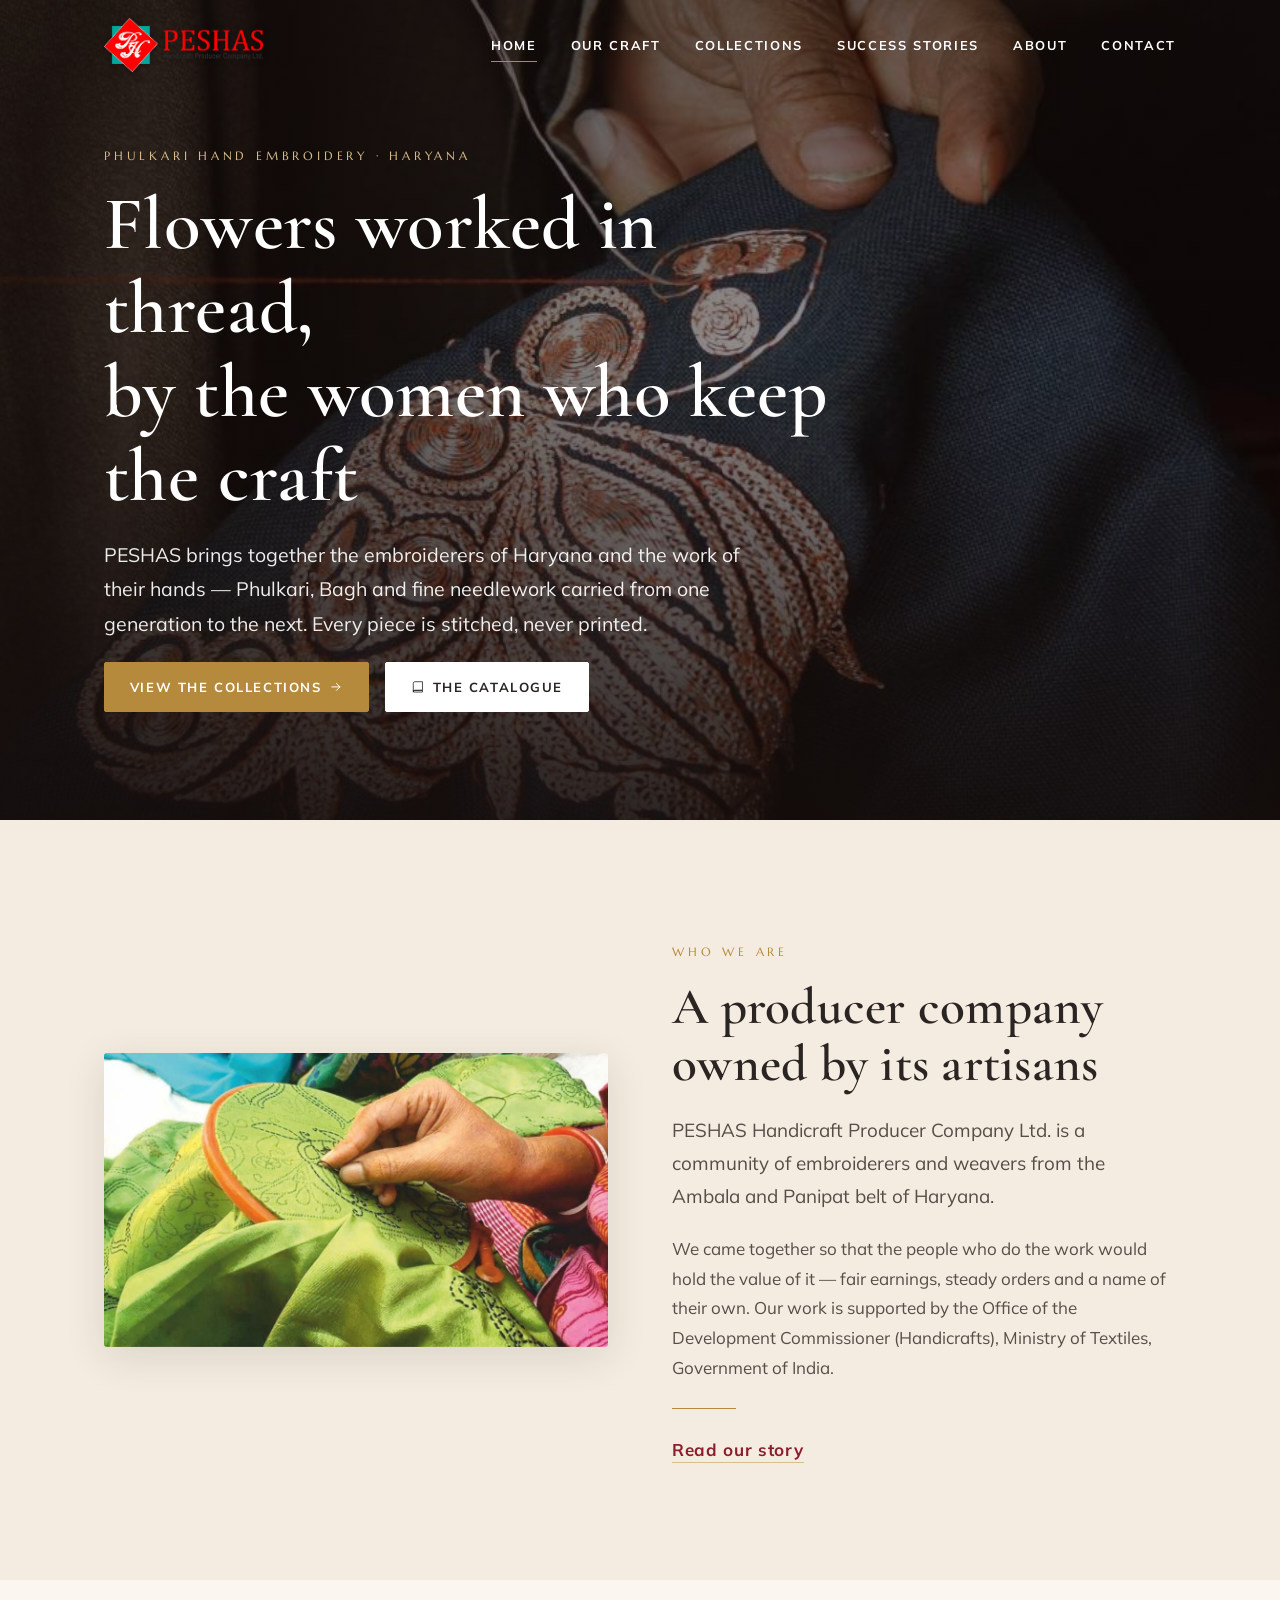
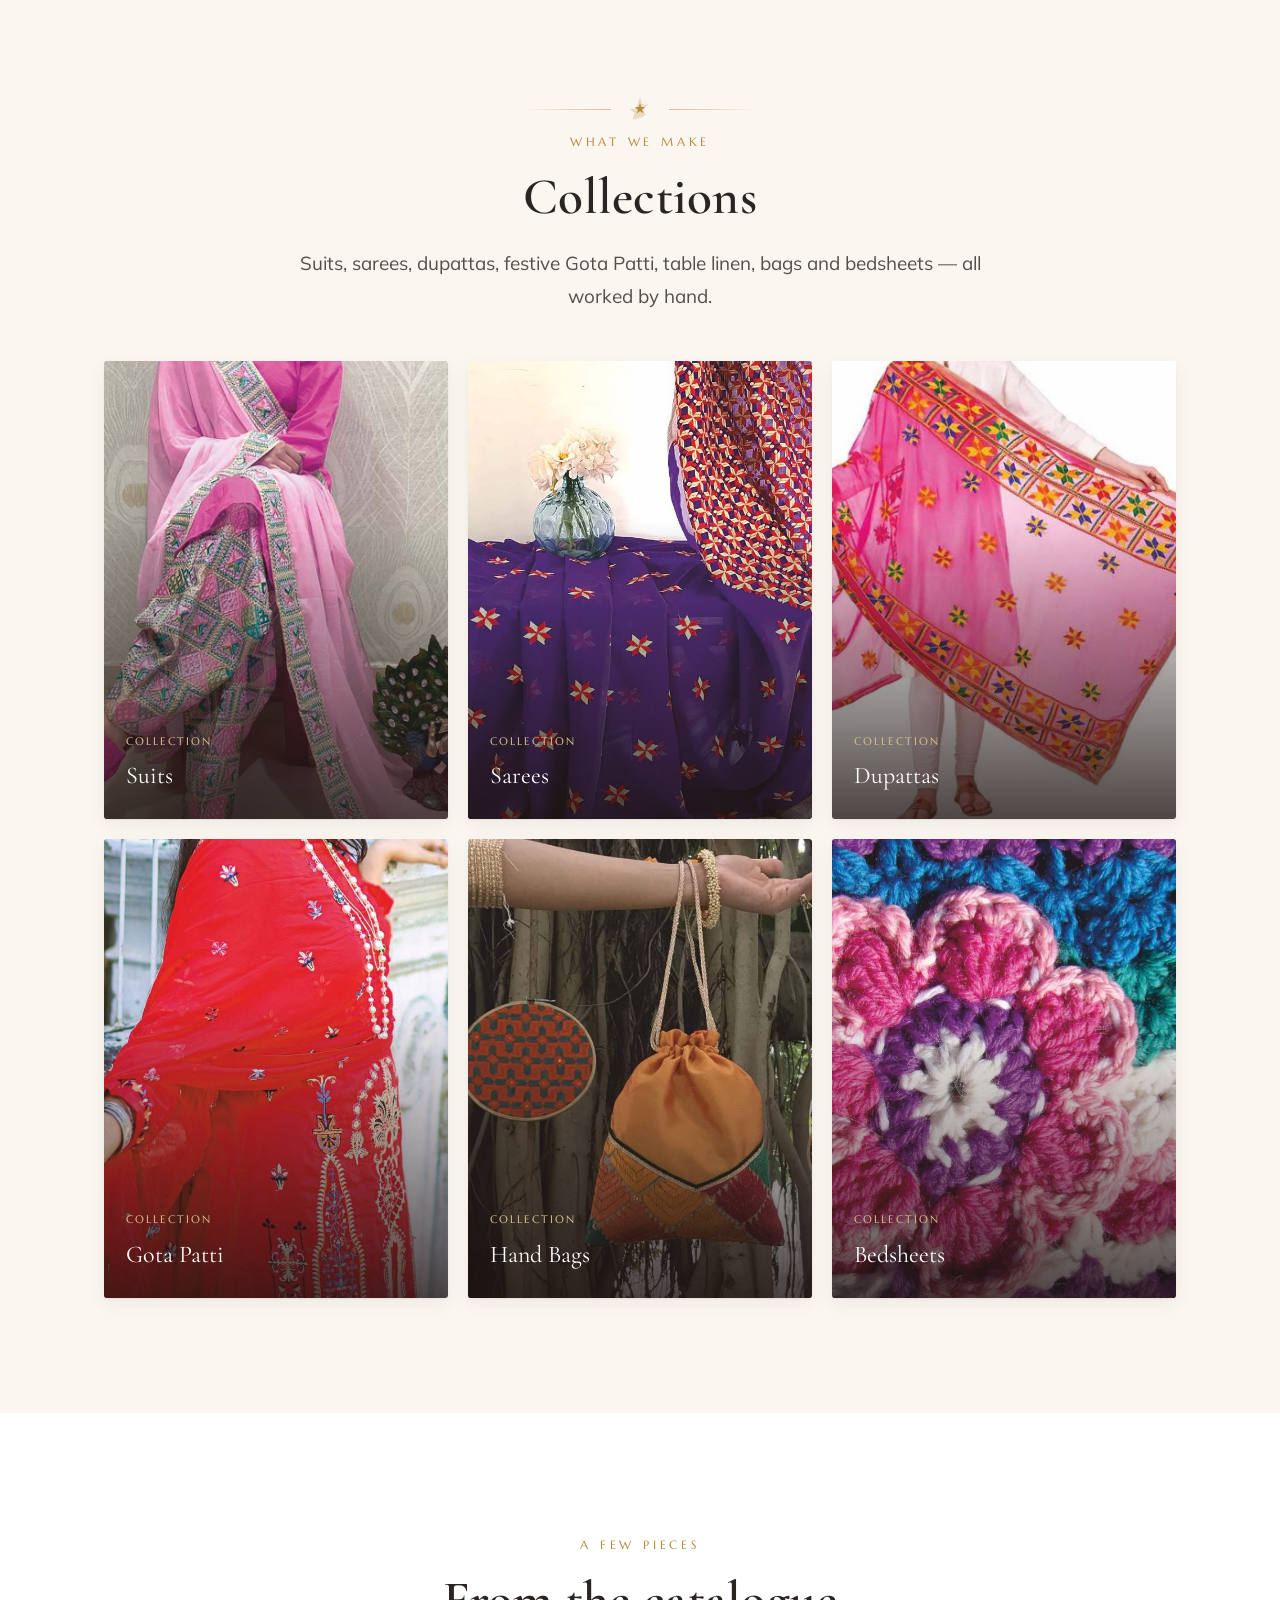
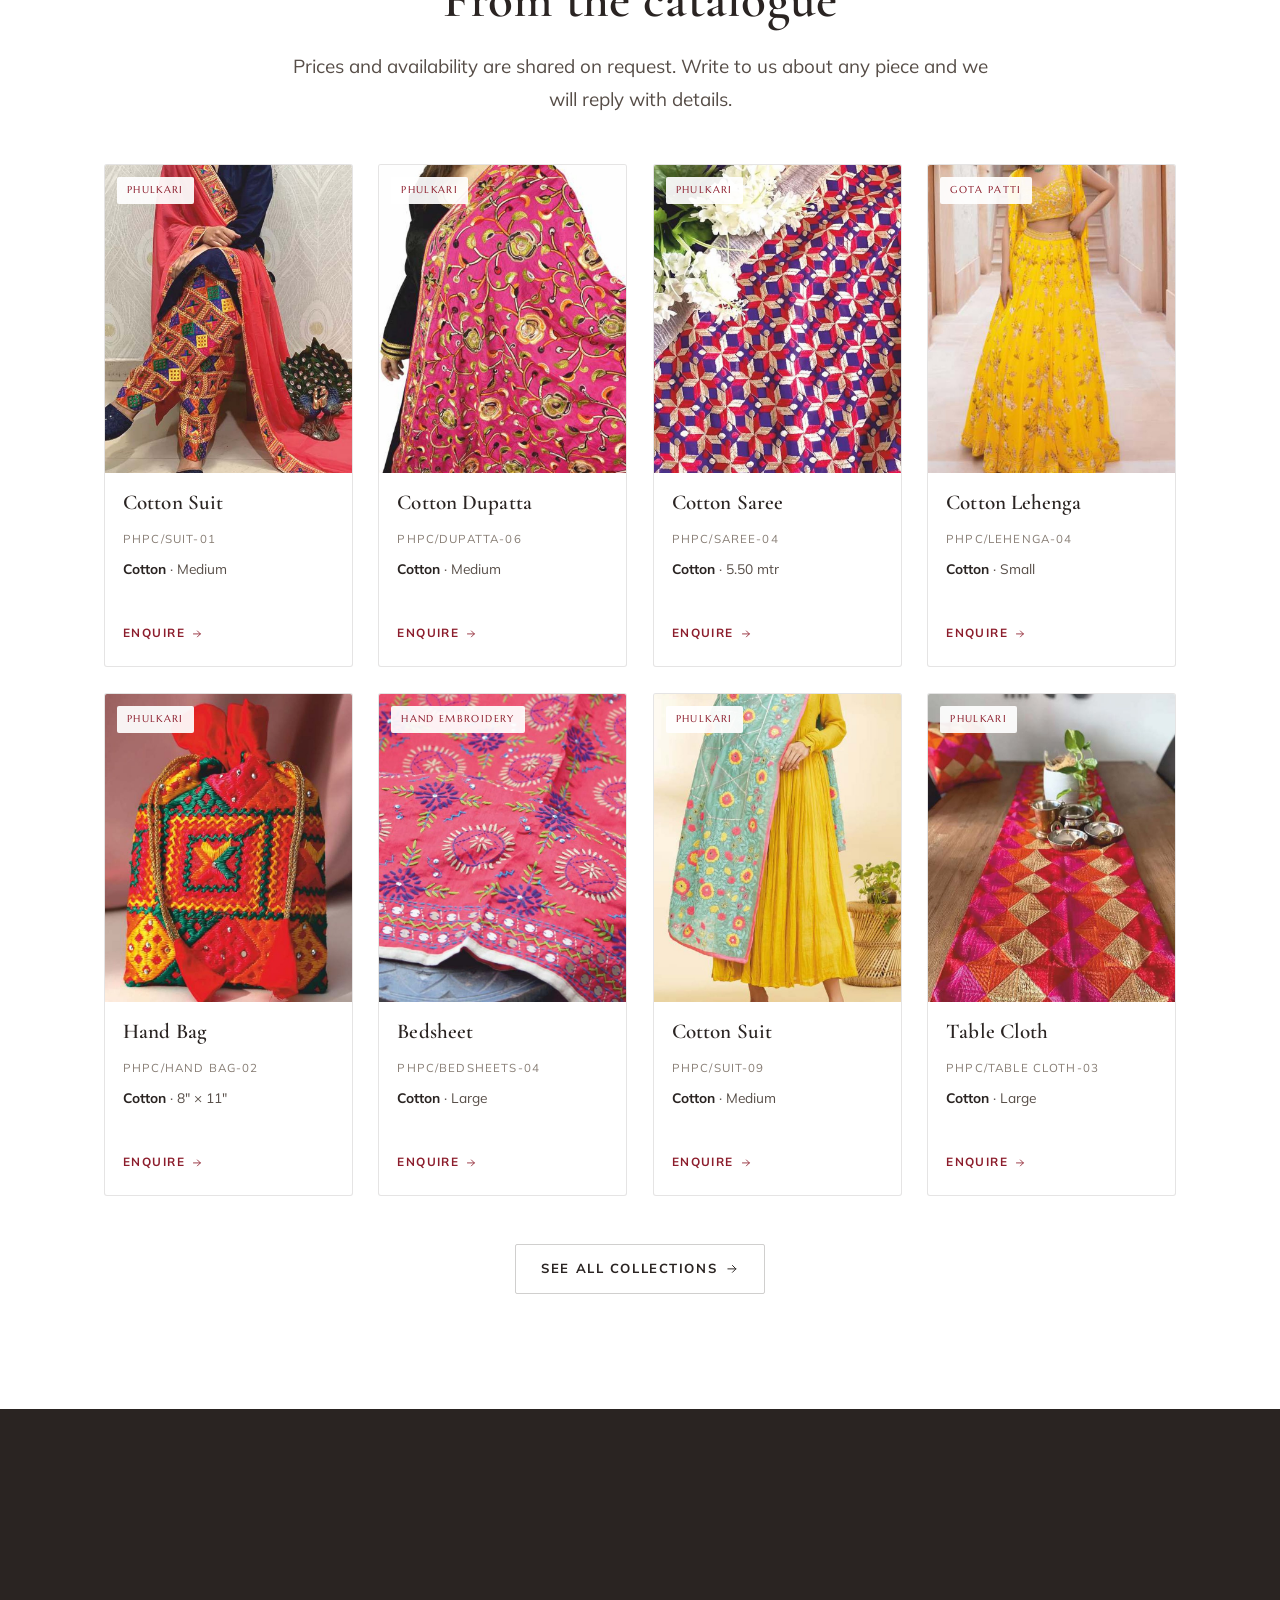
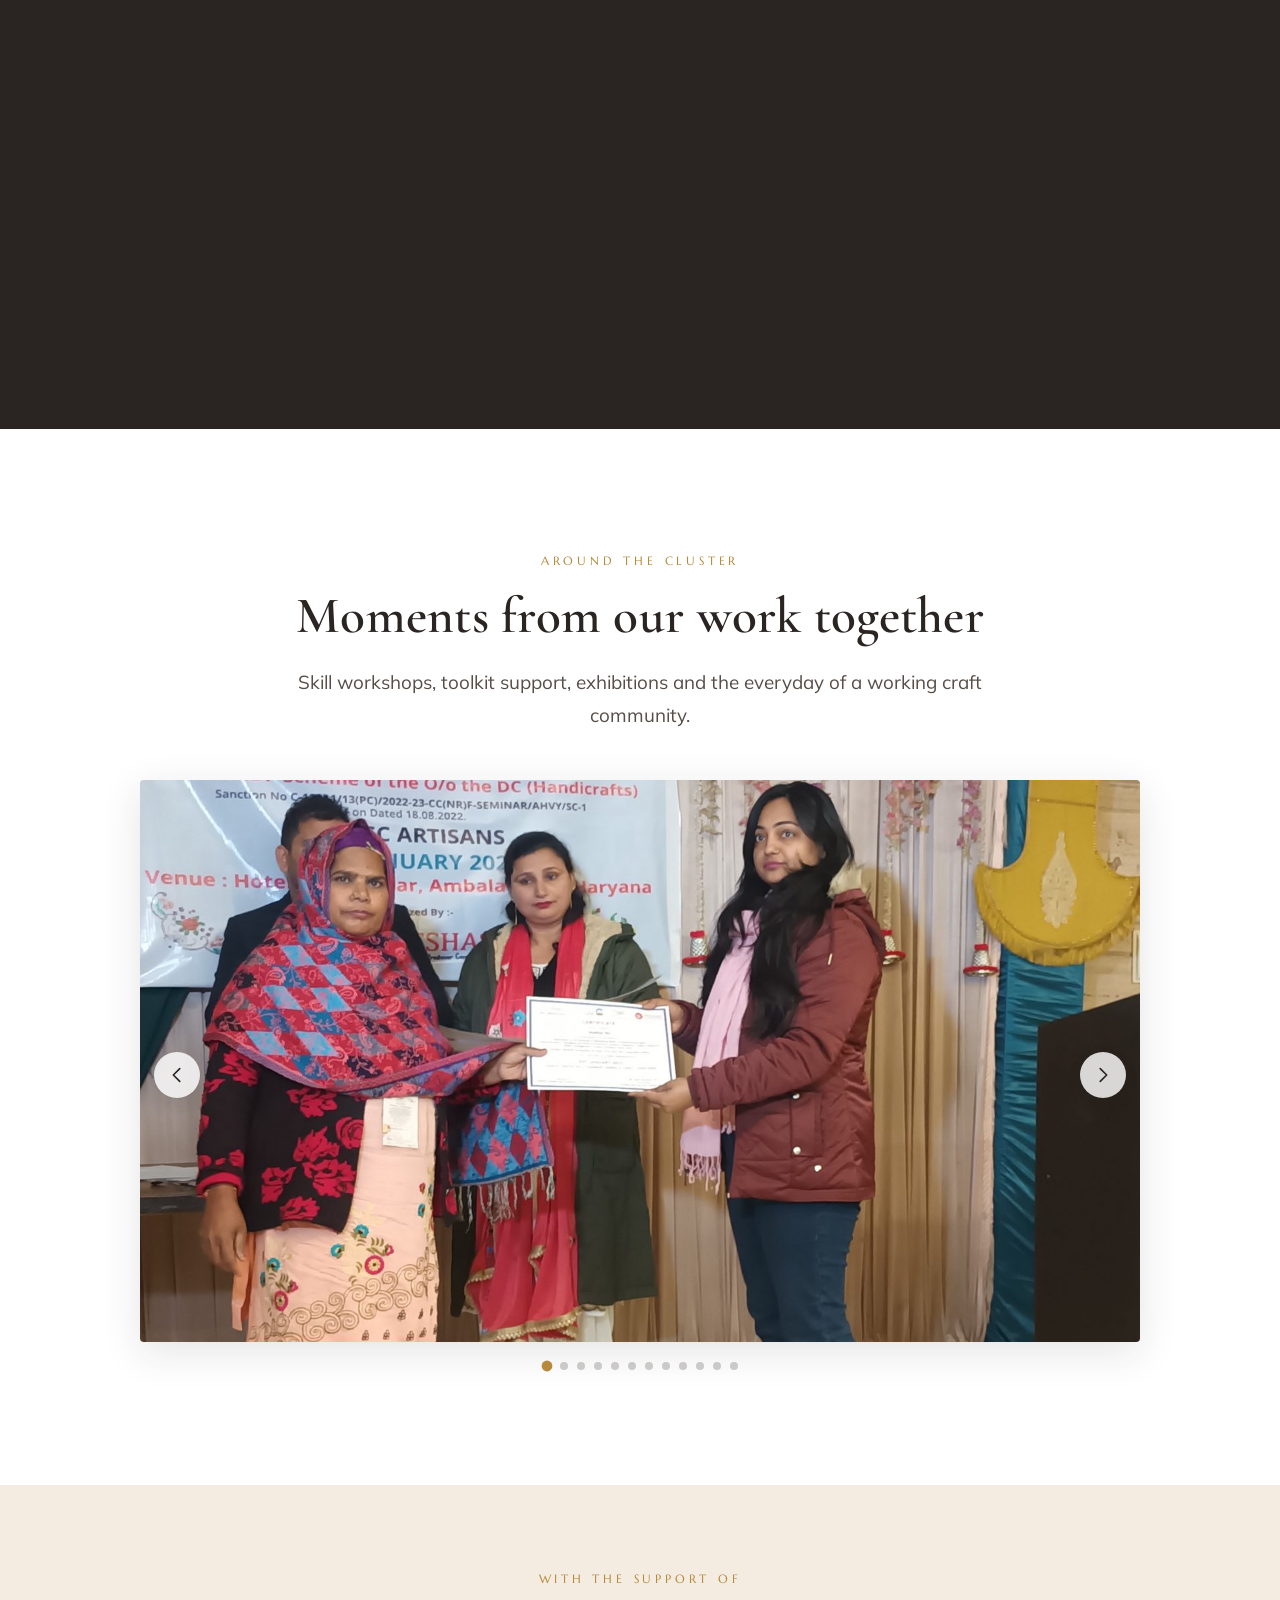
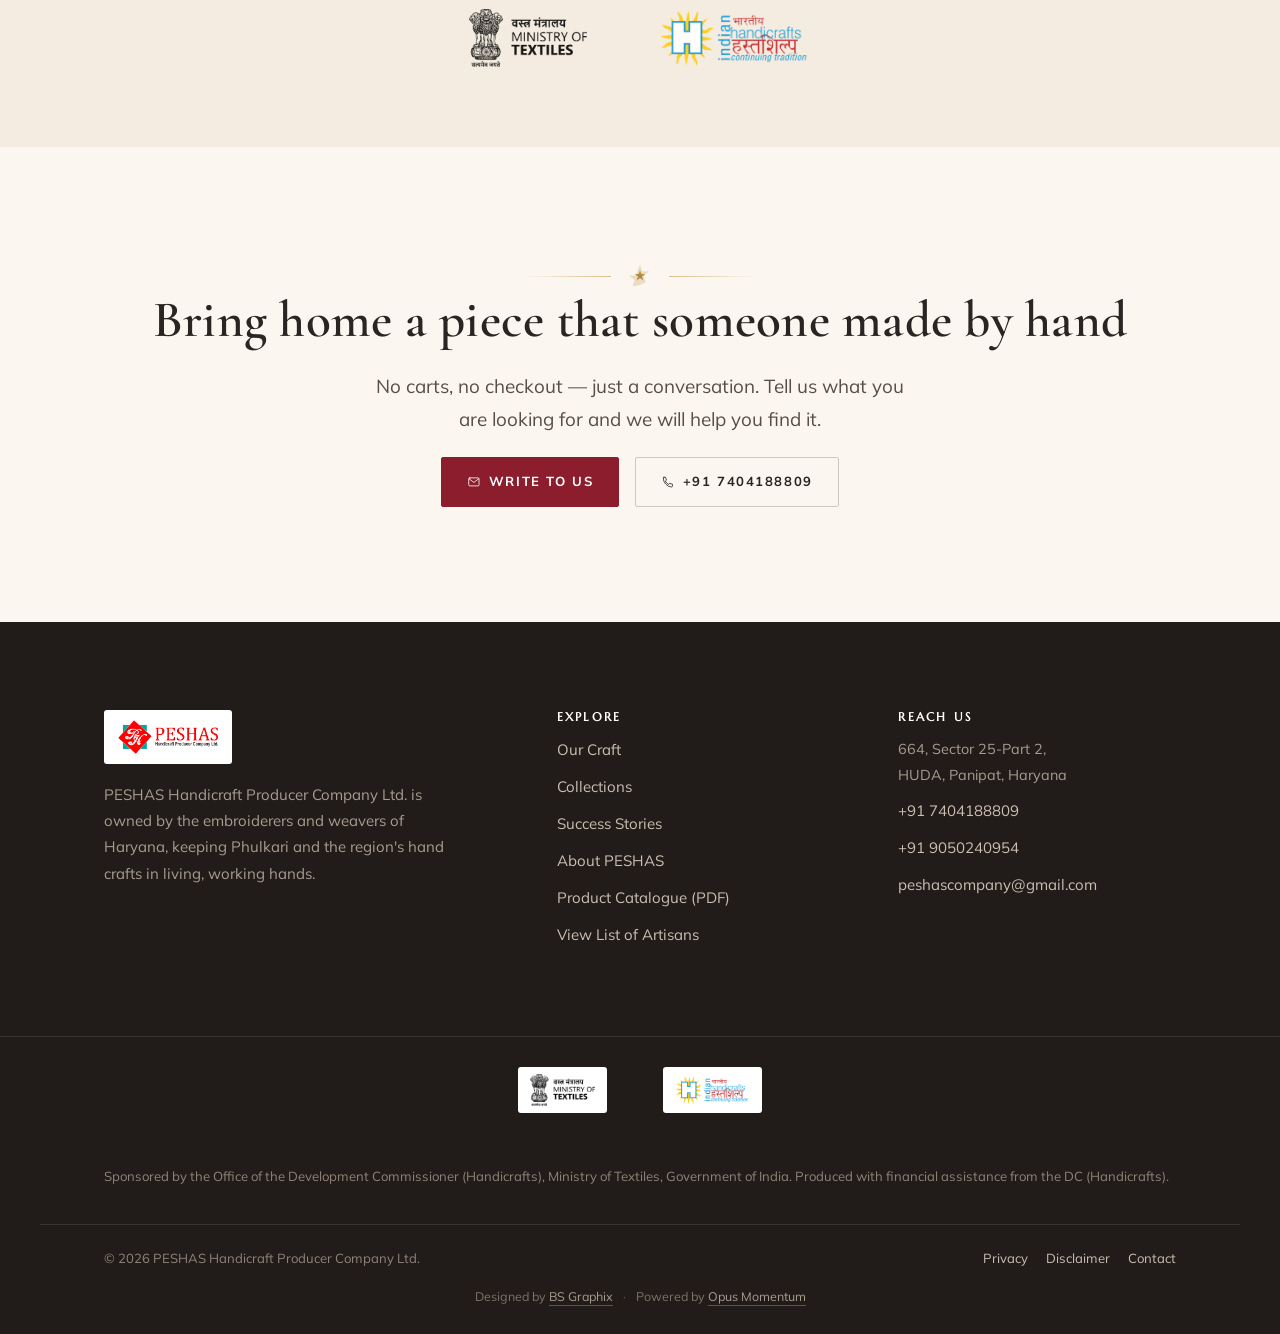
==== commit 14e6e93c: "Add "View List of Artisans" download (artisan list .docx) to footer" ====
--- a/index.html
+++ b/index.html
@@ -256,6 +256,7 @@
         <li><a href="success.html">Success Stories</a></li>
         <li><a href="about.html">About PESHAS</a></li>
         <li><a href="brochure/PHPC-Brochure.pdf" target="_blank" rel="noopener">Product Catalogue (PDF)</a></li>
+        <li><a href="downloads/artisan-list.docx" download>View List of Artisans</a></li>
       </ul>
     </div>
     <div class="footer-col">
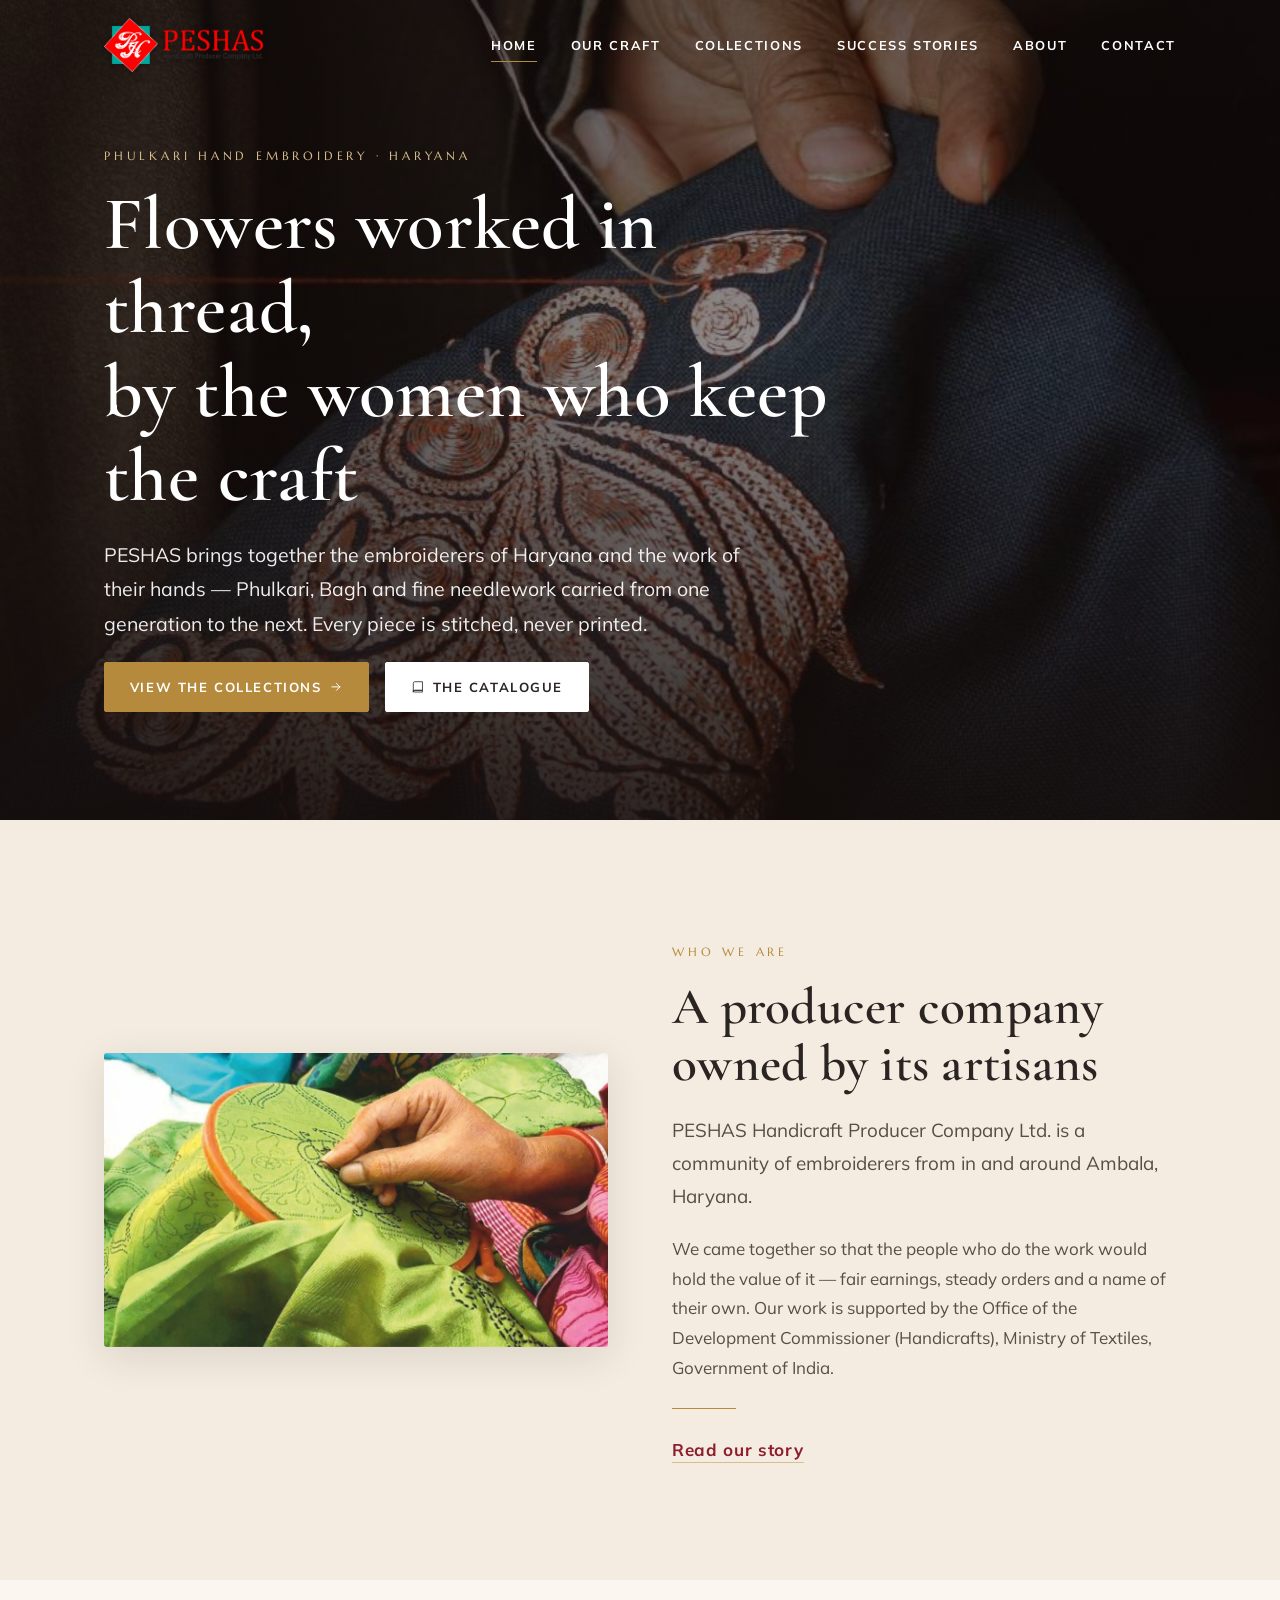
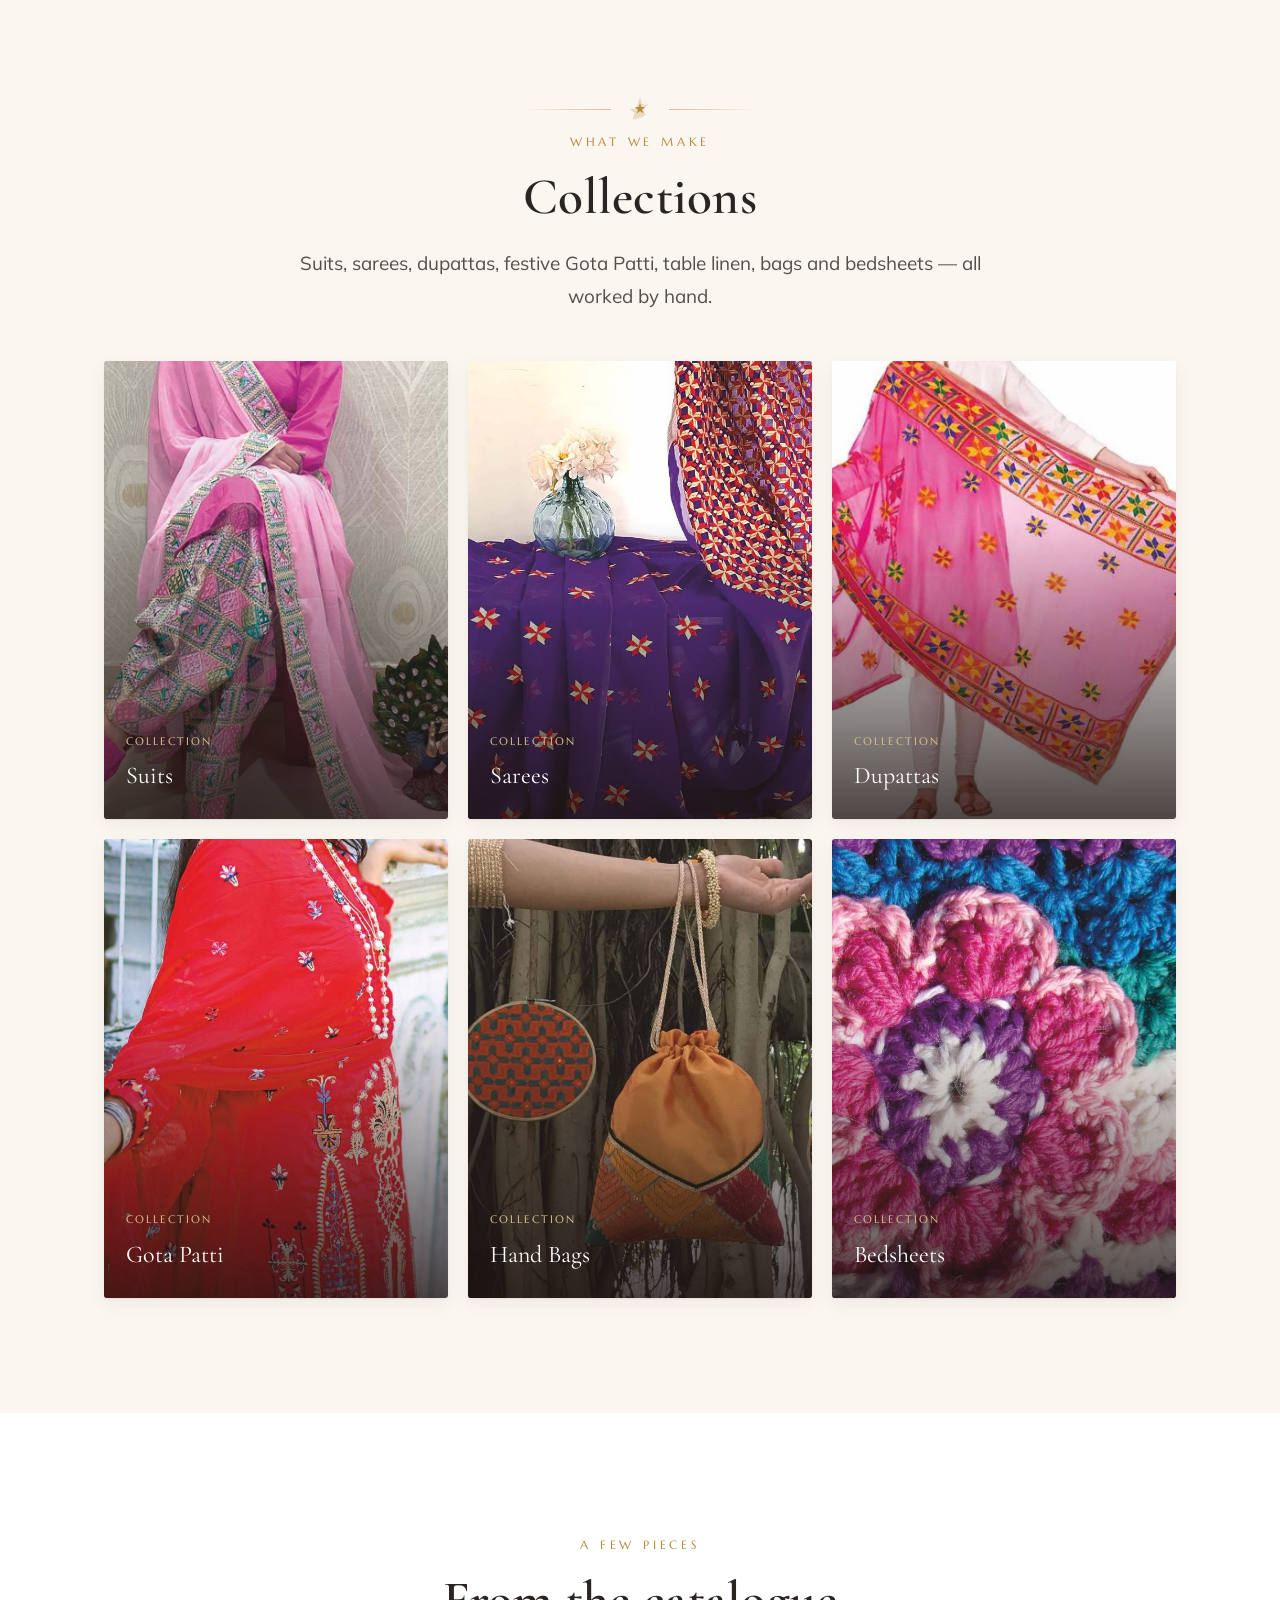
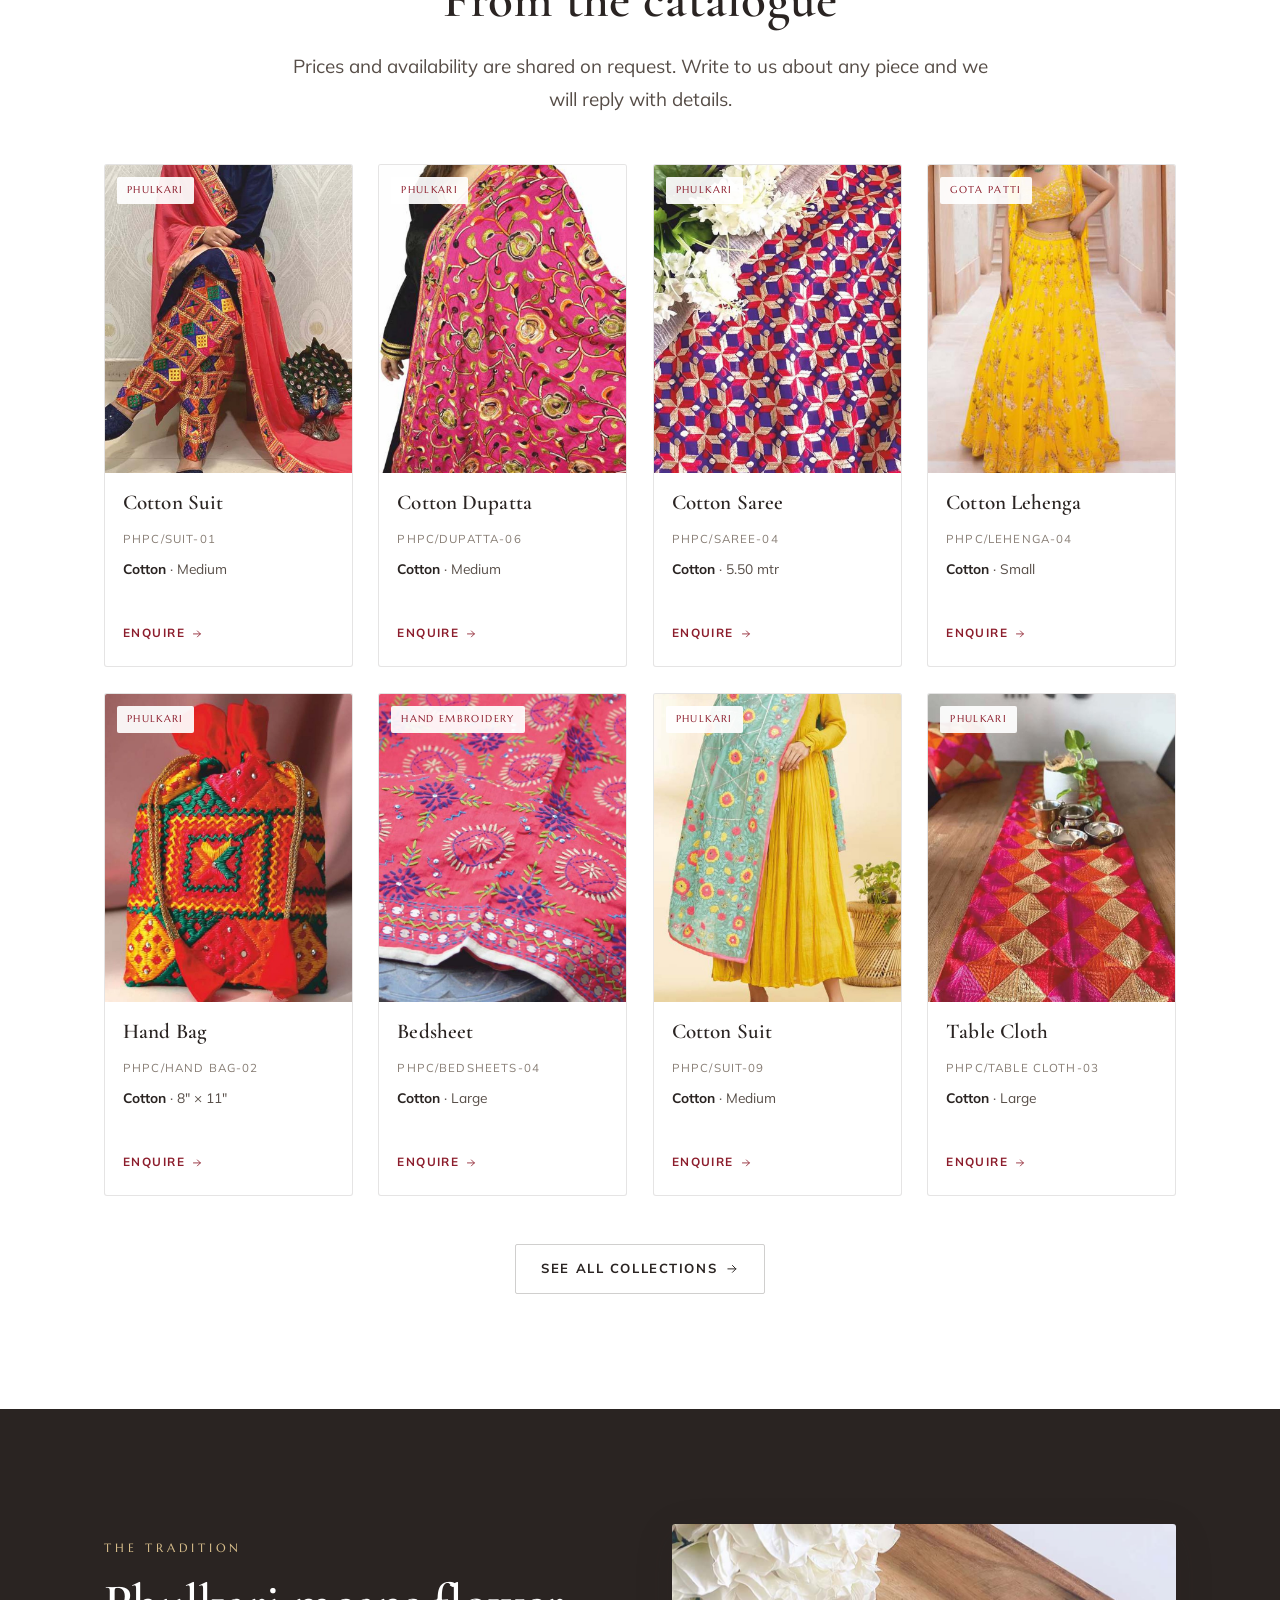
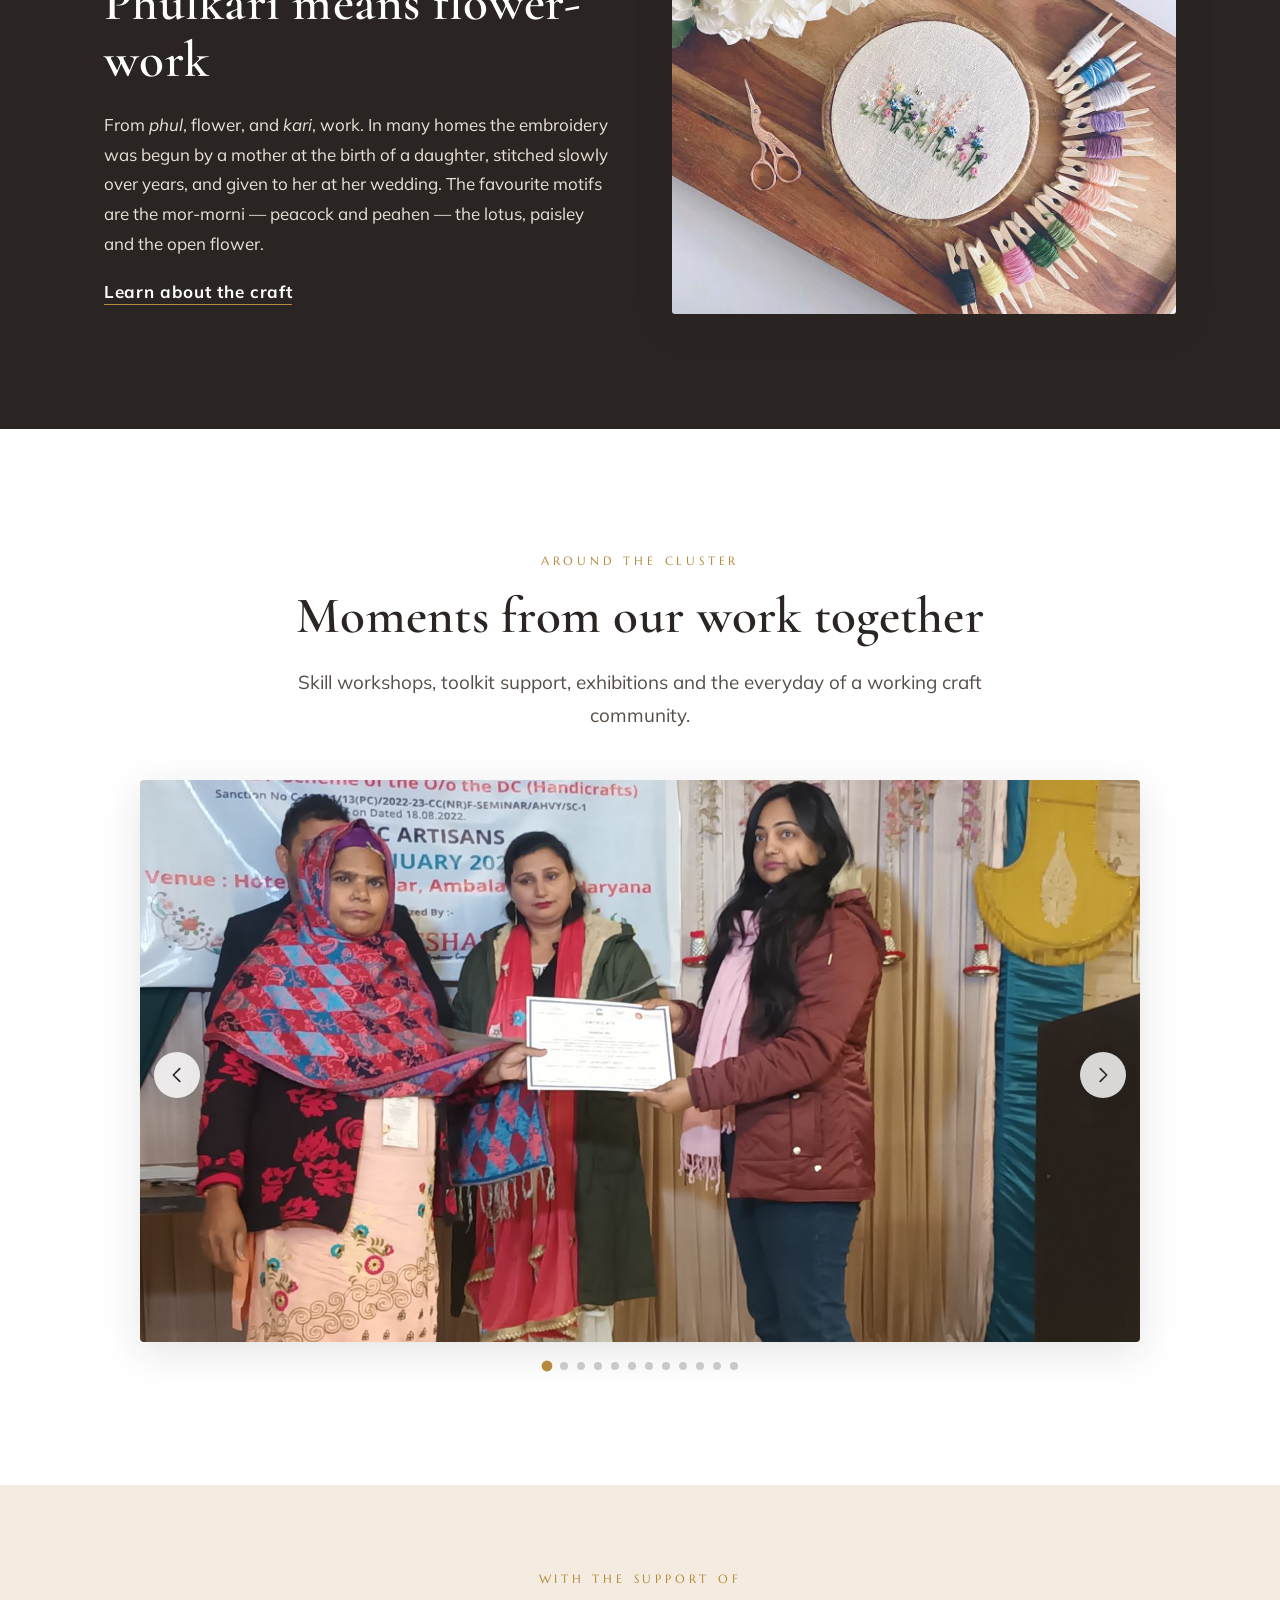
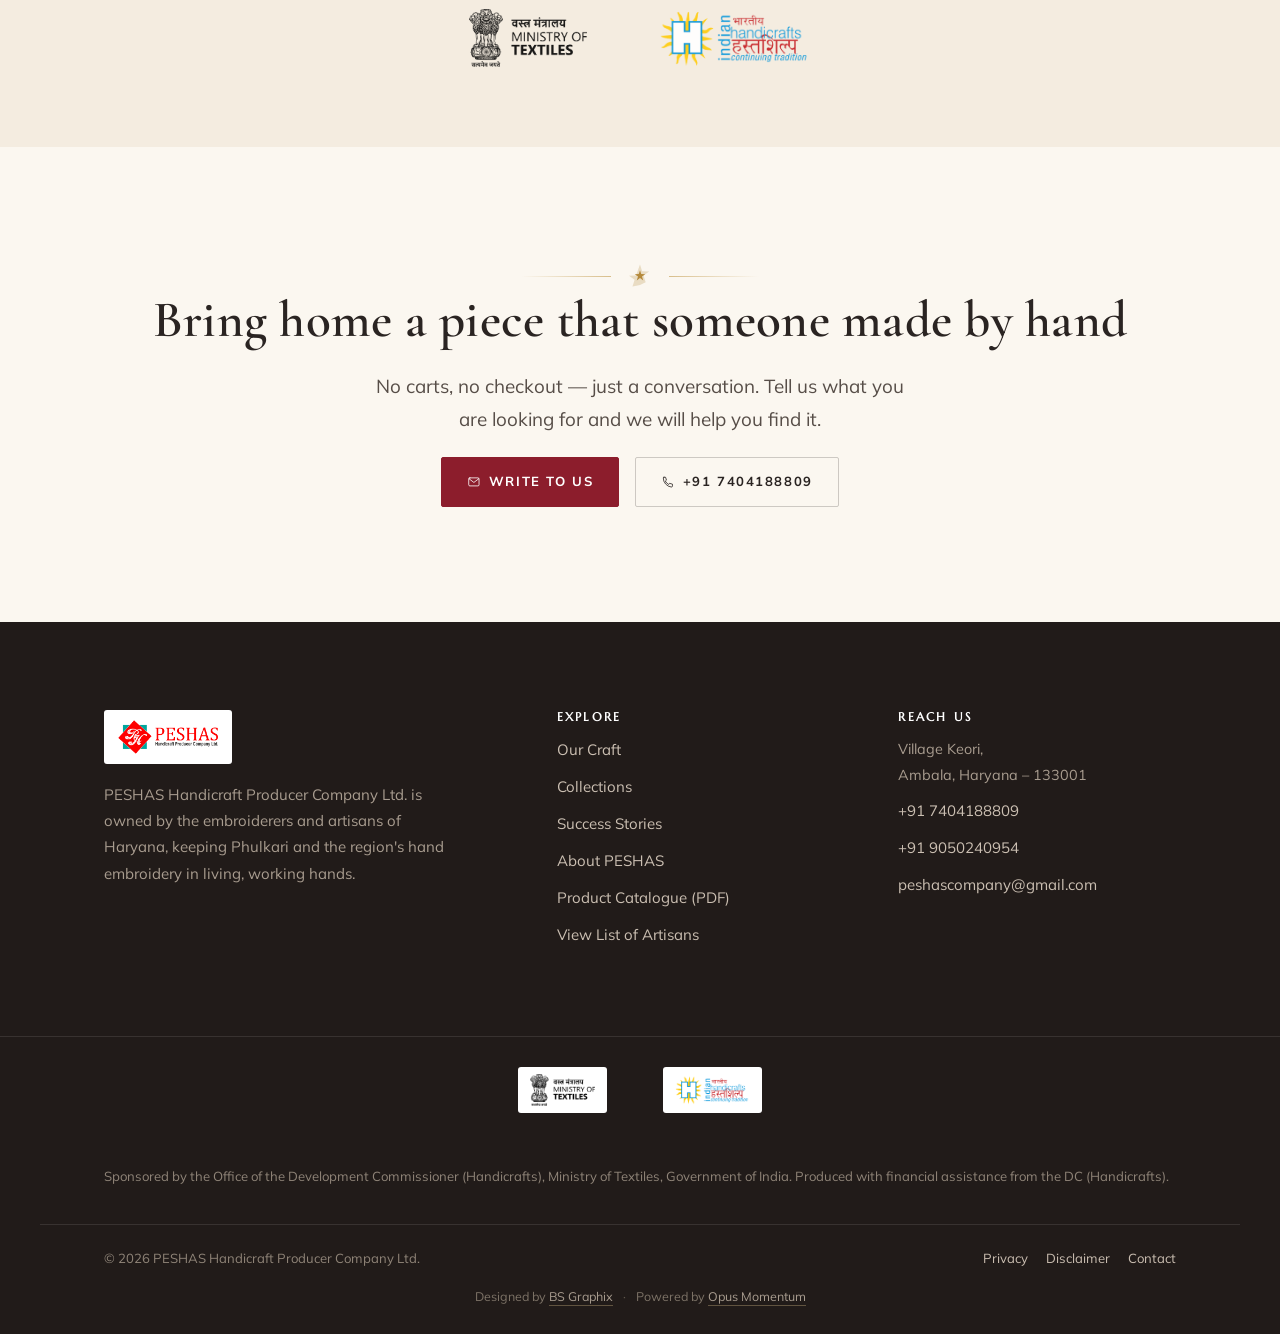
==== commit 8f6efa7e: "Client edits: address to Village Keori, Ambala; remove Panipat/weaving narrative; craft section now " ====
--- a/index.html
+++ b/index.html
@@ -54,7 +54,7 @@
       <div class="split__body reveal">
         <span class="eyebrow">Who we are</span>
         <h2>A producer company owned by its artisans</h2>
-        <p class="lead">PESHAS Handicraft Producer Company Ltd. is a community of embroiderers and weavers from the Ambala and Panipat belt of Haryana.</p>
+        <p class="lead">PESHAS Handicraft Producer Company Ltd. is a community of embroiderers from in and around Ambala, Haryana.</p>
         <p>We came together so that the people who do the work would hold the value of it — fair earnings, steady orders and a name of their own. Our work is supported by the Office of the Development Commissioner (Handicrafts), Ministry of Textiles, Government of India.</p>
         <hr class="rule">
         <a class="textlink" href="about.html">Read our story</a>
@@ -246,7 +246,7 @@
   <div class="container footer-top">
     <div class="footer-brand">
       <img src="assets/logos/peshas-logo.png" alt="PESHAS Handicraft Producer Company logo">
-      <p>PESHAS Handicraft Producer Company Ltd. is owned by the embroiderers and weavers of Haryana, keeping Phulkari and the region's hand crafts in living, working hands.</p>
+      <p>PESHAS Handicraft Producer Company Ltd. is owned by the embroiderers and artisans of Haryana, keeping Phulkari and the region's hand embroidery in living, working hands.</p>
     </div>
     <div class="footer-col">
       <h4>Explore</h4>
@@ -262,7 +262,7 @@
     <div class="footer-col">
       <h4>Reach us</h4>
       <ul>
-        <li class="small">664, Sector 25-Part 2,<br>HUDA, Panipat, Haryana</li>
+        <li class="small">Village Keori,<br>Ambala, Haryana &ndash; 133001</li>
         <li><a href="tel:+917404188809">+91 7404188809</a></li>
         <li><a href="tel:+919050240954">+91 9050240954</a></li>
         <li><a href="mailto:peshascompany@gmail.com">peshascompany@gmail.com</a></li>
